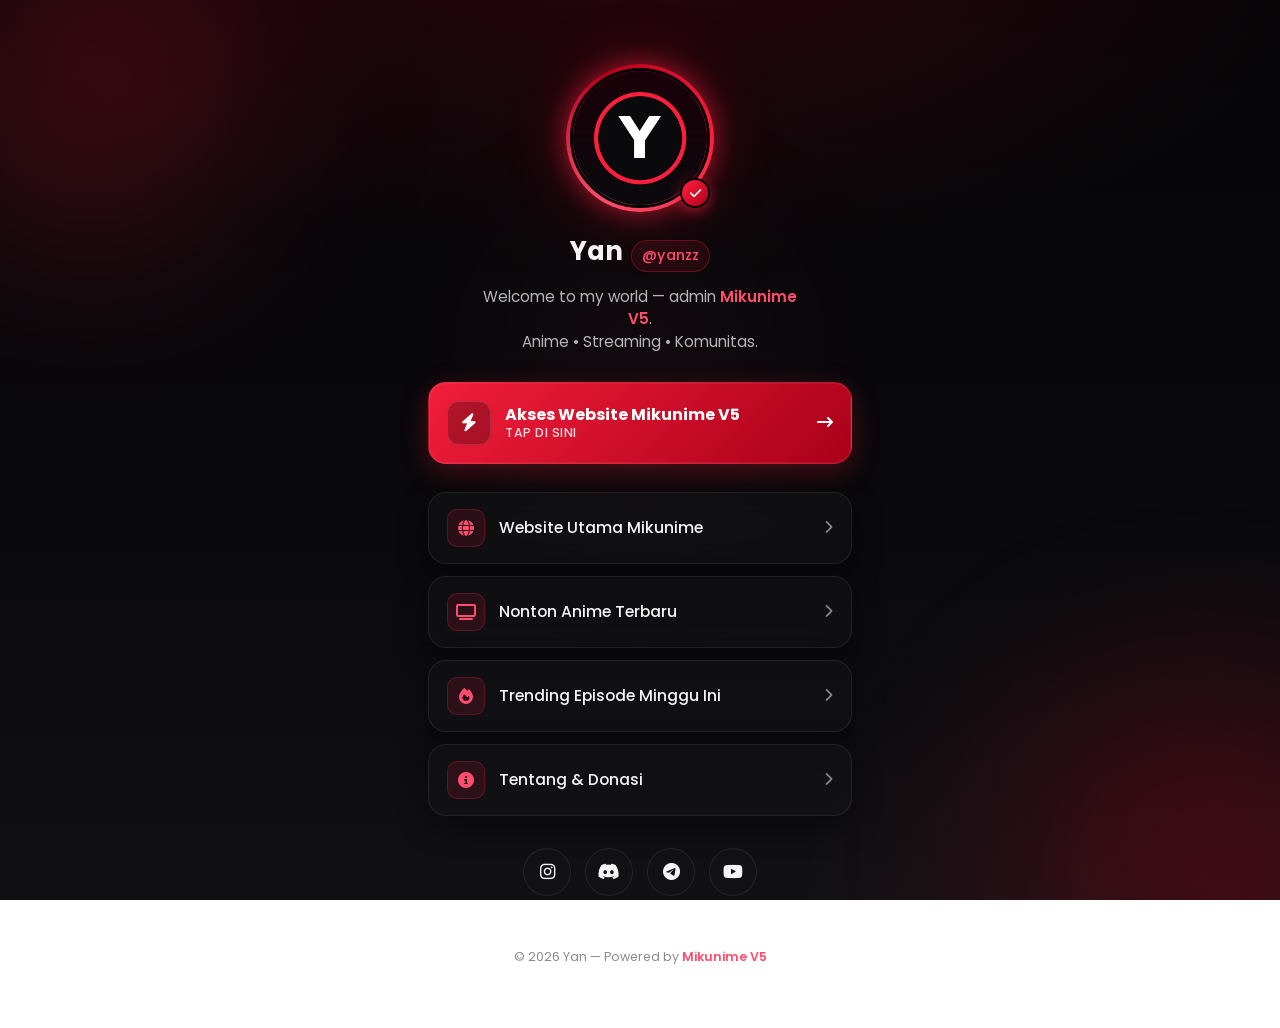
==== index.html @ 8a5193f9 "feat: initial Mikunime V5 bio link site (#1) - HTML5 semantik + meta SEO + OG tags - Dark mode deep " ====
<!DOCTYPE html>
<html lang="id">
<head>
    <meta charset="UTF-8" />
    <meta http-equiv="X-UA-Compatible" content="IE=edge" />
    <meta name="viewport" content="width=device-width, initial-scale=1.0, viewport-fit=cover" />

    <!-- Primary Meta Tags / SEO -->
    <title>Yan • Bio Link | Mikunime V5</title>
    <meta name="title" content="Yan • Bio Link | Mikunime V5" />
    <meta name="description" content="Bio Link resmi Yan — semua link sosial media, website, dan akses cepat ke Mikunime V5 dalam satu halaman. Tema dark mode dengan aksen merah neon." />
    <meta name="keywords" content="bio link, link in bio, mikunime, mikunime v5, anime, link tree, yan, biolink dark mode" />
    <meta name="author" content="Yan" />
    <meta name="theme-color" content="#0a0a0a" />
    <meta name="robots" content="index, follow" />

    <!-- Open Graph / Facebook -->
    <meta property="og:type" content="website" />
    <meta property="og:url" content="https://mikunime.eu.cc/" />
    <meta property="og:title" content="Yan • Bio Link | Mikunime V5" />
    <meta property="og:description" content="Semua link Yan dalam satu halaman. Akses cepat ke website Mikunime V5." />
    <meta property="og:image" content="assets/profile.jpg" />

    <!-- Twitter -->
    <meta name="twitter:card" content="summary_large_image" />
    <meta name="twitter:title" content="Yan • Bio Link | Mikunime V5" />
    <meta name="twitter:description" content="Semua link Yan dalam satu halaman. Akses cepat ke website Mikunime V5." />
    <meta name="twitter:image" content="assets/profile.jpg" />

    <!-- Favicon -->
    <link rel="icon" type="image/svg+xml" href="assets/favicon.svg" />

    <!-- Google Fonts: Poppins -->
    <link rel="preconnect" href="https://fonts.googleapis.com" />
    <link rel="preconnect" href="https://fonts.gstatic.com" crossorigin />
    <link href="https://fonts.googleapis.com/css2?family=Poppins:wght@300;400;500;600;700;800&display=swap" rel="stylesheet" />

    <!-- FontAwesome -->
    <link rel="stylesheet" href="https://cdnjs.cloudflare.com/ajax/libs/font-awesome/6.5.2/css/all.min.css" referrerpolicy="no-referrer" />

    <!-- Stylesheet -->
    <link rel="stylesheet" href="style.css" />
</head>
<body>
    <!-- Animated background blobs -->
    <div class="bg-glow" aria-hidden="true">
        <span class="blob blob--one"></span>
        <span class="blob blob--two"></span>
        <span class="blob blob--three"></span>
    </div>

    <main class="container" id="biolink">
        <!-- Header / Profile -->
        <header class="profile" aria-label="Profil pengguna">
            <div class="profile__avatar-ring">
                <div class="profile__avatar">
                    <img src="assets/profile.jpg" alt="Foto profil Yan" loading="eager" decoding="async" />
                </div>
                <span class="profile__verified" title="Verified">
                    <i class="fa-solid fa-check"></i>
                </span>
            </div>
            <h1 class="profile__name">Yan <span class="profile__handle">@yanzz</span></h1>
            <p class="profile__bio">Welcome to my world — admin <strong>Mikunime V5</strong>.<br />Anime • Streaming • Komunitas.</p>
        </header>

        <!-- Featured Section -->
        <section class="featured" aria-labelledby="featured-title">
            <h2 id="featured-title" class="visually-hidden">Featured Link</h2>
            <a href="https://mikunime.eu.cc" target="_blank" rel="noopener" class="featured__btn">
                <span class="featured__icon">
                    <i class="fa-solid fa-bolt"></i>
                </span>
                <span class="featured__text">
                    <span class="featured__title">Akses Website Mikunime V5</span>
                    <span class="featured__sub">Tap di Sini</span>
                </span>
                <span class="featured__arrow">
                    <i class="fa-solid fa-arrow-right-long"></i>
                </span>
            </a>
        </section>

        <!-- Main Links -->
        <nav class="links" aria-label="Daftar link utama">
            <ul class="links__list">
                <li>
                    <a href="https://mikunime.eu.cc" class="link-btn" target="_blank" rel="noopener">
                        <i class="fa-solid fa-globe link-btn__icon"></i>
                        <span class="link-btn__text">Website Utama Mikunime</span>
                        <i class="fa-solid fa-chevron-right link-btn__chev"></i>
                    </a>
                </li>
                <li>
                    <a href="#" class="link-btn" target="_blank" rel="noopener">
                        <i class="fa-solid fa-tv link-btn__icon"></i>
                        <span class="link-btn__text">Nonton Anime Terbaru</span>
                        <i class="fa-solid fa-chevron-right link-btn__chev"></i>
                    </a>
                </li>
                <li>
                    <a href="#" class="link-btn" target="_blank" rel="noopener">
                        <i class="fa-solid fa-fire link-btn__icon"></i>
                        <span class="link-btn__text">Trending Episode Minggu Ini</span>
                        <i class="fa-solid fa-chevron-right link-btn__chev"></i>
                    </a>
                </li>
                <li>
                    <a href="#" class="link-btn" target="_blank" rel="noopener">
                        <i class="fa-solid fa-circle-info link-btn__icon"></i>
                        <span class="link-btn__text">Tentang &amp; Donasi</span>
                        <i class="fa-solid fa-chevron-right link-btn__chev"></i>
                    </a>
                </li>
            </ul>
        </nav>

        <!-- Social Icons -->
        <section class="socials" aria-label="Sosial media">
            <h2 class="visually-hidden">Sosial Media</h2>
            <a href="https://instagram.com/" class="social" target="_blank" rel="noopener" aria-label="Instagram">
                <i class="fa-brands fa-instagram"></i>
            </a>
            <a href="https://discord.com/" class="social" target="_blank" rel="noopener" aria-label="Discord">
                <i class="fa-brands fa-discord"></i>
            </a>
            <a href="https://t.me/" class="social" target="_blank" rel="noopener" aria-label="Telegram">
                <i class="fa-brands fa-telegram"></i>
            </a>
            <a href="https://youtube.com/" class="social" target="_blank" rel="noopener" aria-label="YouTube">
                <i class="fa-brands fa-youtube"></i>
            </a>
        </section>

        <footer class="footer">
            <p>&copy; <span id="year"></span> Yan — Powered by <a href="https://mikunime.eu.cc" target="_blank" rel="noopener">Mikunime V5</a></p>
        </footer>
    </main>

    <script src="script.js" defer></script>
</body>
</html>
---- style.css ----
/* =========================================
   Mikunime V5 — Bio Link
   Dark Mode + Vibrant Red + Glassmorphism
   ========================================= */

:root {
    --bg-0: #050507;
    --bg-1: #0a0a0d;
    --bg-2: #111114;
    --surface: rgba(20, 20, 25, 0.55);
    --surface-strong: rgba(28, 28, 35, 0.75);
    --border: rgba(255, 255, 255, 0.08);
    --border-strong: rgba(255, 60, 60, 0.35);

    --red-500: #ff1f3d;
    --red-600: #e60026;
    --red-400: #ff4d6d;
    --red-300: #ff7a8a;
    --red-glow: 0 0 24px rgba(255, 31, 61, 0.55), 0 0 64px rgba(255, 31, 61, 0.25);

    --text: #f5f5f7;
    --text-dim: #b5b5bd;
    --text-mute: #8a8a92;

    --radius-sm: 12px;
    --radius-md: 18px;
    --radius-lg: 24px;
    --radius-pill: 999px;

    --shadow-soft: 0 10px 30px rgba(0, 0, 0, 0.45);
    --shadow-glow: 0 8px 28px rgba(255, 31, 61, 0.25);

    --transition: 220ms cubic-bezier(0.2, 0.7, 0.2, 1);
}

/* ----- Reset ----- */
*,
*::before,
*::after {
    box-sizing: border-box;
}

html,
body {
    margin: 0;
    padding: 0;
}

html {
    -webkit-text-size-adjust: 100%;
    scroll-behavior: smooth;
}

body {
    min-height: 100svh;
    font-family: "Poppins", system-ui, -apple-system, "Segoe UI", Roboto, sans-serif;
    color: var(--text);
    background:
        radial-gradient(1200px 600px at 50% -10%, rgba(230, 0, 38, 0.18), transparent 60%),
        radial-gradient(800px 600px at 100% 100%, rgba(230, 0, 38, 0.12), transparent 60%),
        linear-gradient(180deg, var(--bg-0) 0%, var(--bg-1) 60%, var(--bg-2) 100%);
    background-attachment: fixed;
    line-height: 1.5;
    overflow-x: hidden;
    -webkit-font-smoothing: antialiased;
    text-rendering: optimizeLegibility;
}

a {
    color: inherit;
    text-decoration: none;
}

img {
    display: block;
    max-width: 100%;
    height: auto;
}

ul {
    list-style: none;
    margin: 0;
    padding: 0;
}

.visually-hidden {
    position: absolute !important;
    width: 1px;
    height: 1px;
    padding: 0;
    margin: -1px;
    overflow: hidden;
    clip: rect(0, 0, 0, 0);
    white-space: nowrap;
    border: 0;
}

/* ----- Background animated blobs ----- */
.bg-glow {
    position: fixed;
    inset: 0;
    z-index: -1;
    overflow: hidden;
    pointer-events: none;
}

.blob {
    position: absolute;
    width: 420px;
    height: 420px;
    border-radius: 50%;
    filter: blur(110px);
    opacity: 0.55;
    animation: floatY 14s ease-in-out infinite;
}

.blob--one {
    top: -120px;
    left: -120px;
    background: radial-gradient(circle, #ff1f3d, transparent 60%);
}

.blob--two {
    bottom: -160px;
    right: -120px;
    background: radial-gradient(circle, #b3001b, transparent 60%);
    animation-delay: -5s;
}

.blob--three {
    top: 40%;
    left: 50%;
    width: 320px;
    height: 320px;
    transform: translate(-50%, -50%);
    background: radial-gradient(circle, rgba(255, 77, 109, 0.5), transparent 60%);
    animation-delay: -9s;
    opacity: 0.35;
}

@keyframes floatY {
    0%, 100% { transform: translate3d(0, 0, 0) scale(1); }
    50%      { transform: translate3d(0, -30px, 0) scale(1.05); }
}

/* ----- Container ----- */
.container {
    width: 100%;
    max-width: 480px;
    margin: 0 auto;
    padding: clamp(24px, 6vw, 48px) clamp(16px, 5vw, 28px) 48px;
    display: flex;
    flex-direction: column;
    gap: clamp(20px, 4vw, 28px);

    /* fade-in initial state (JS removes .preload) */
    opacity: 0;
    transform: translateY(14px);
    transition: opacity 700ms ease, transform 700ms ease;
}

.container.is-visible {
    opacity: 1;
    transform: translateY(0);
}

/* ----- Profile / Header ----- */
.profile {
    text-align: center;
    display: flex;
    flex-direction: column;
    align-items: center;
    gap: 14px;
}

.profile__avatar-ring {
    position: relative;
    width: 132px;
    height: 132px;
    border-radius: 50%;
    padding: 4px;
    background: conic-gradient(
        from 90deg,
        #ff1f3d,
        #ff4d6d,
        #b3001b,
        #ff1f3d
    );
    box-shadow: var(--red-glow);
    animation: spinRing 8s linear infinite;
}

@keyframes spinRing {
    to { transform: rotate(360deg); }
}

.profile__avatar {
    width: 100%;
    height: 100%;
    border-radius: 50%;
    overflow: hidden;
    background: #111;
    border: 3px solid var(--bg-0);
    /* counter-rotate so image stays still while ring spins */
    animation: spinRing 8s linear infinite reverse;
}

.profile__avatar img {
    width: 100%;
    height: 100%;
    object-fit: cover;
}

.profile__verified {
    position: absolute;
    right: 4px;
    bottom: 4px;
    width: 30px;
    height: 30px;
    background: linear-gradient(135deg, #ff1f3d, #b3001b);
    color: #fff;
    border-radius: 50%;
    display: grid;
    place-items: center;
    font-size: 13px;
    box-shadow: 0 4px 14px rgba(255, 31, 61, 0.55);
    border: 2px solid var(--bg-0);
}

.profile__name {
    margin: 6px 0 0;
    font-size: clamp(1.25rem, 2.5vw + 1rem, 1.6rem);
    font-weight: 700;
    letter-spacing: 0.2px;
    display: inline-flex;
    align-items: baseline;
    gap: 8px;
    flex-wrap: wrap;
    justify-content: center;
}

.profile__handle {
    font-size: 0.9rem;
    font-weight: 500;
    color: var(--red-400);
    background: rgba(255, 31, 61, 0.1);
    padding: 4px 10px;
    border-radius: var(--radius-pill);
    border: 1px solid rgba(255, 31, 61, 0.3);
}

.profile__bio {
    margin: 0;
    color: var(--text-dim);
    font-size: 0.95rem;
    max-width: 36ch;
}

.profile__bio strong {
    color: var(--red-400);
    font-weight: 600;
}

/* ----- Featured Button ----- */
.featured__btn {
    display: flex;
    align-items: center;
    gap: 14px;
    width: 100%;
    padding: 18px 18px;
    border-radius: var(--radius-md);
    background:
        linear-gradient(135deg, rgba(255, 31, 61, 0.95), rgba(179, 0, 27, 0.95));
    color: #fff;
    font-weight: 600;
    box-shadow: var(--shadow-glow), 0 0 0 1px rgba(255, 255, 255, 0.06) inset;
    border: 1px solid rgba(255, 255, 255, 0.08);
    position: relative;
    overflow: hidden;
    transition: transform var(--transition), box-shadow var(--transition), filter var(--transition);
}

.featured__btn::before {
    content: "";
    position: absolute;
    inset: 0;
    background: linear-gradient(120deg, transparent 30%, rgba(255, 255, 255, 0.18) 50%, transparent 70%);
    transform: translateX(-100%);
    transition: transform 800ms ease;
}

.featured__btn:hover,
.featured__btn:focus-visible {
    transform: translateY(-2px) scale(1.01);
    box-shadow: 0 12px 36px rgba(255, 31, 61, 0.45), 0 0 0 1px rgba(255, 255, 255, 0.1) inset;
    filter: brightness(1.05);
    outline: none;
}

.featured__btn:hover::before,
.featured__btn:focus-visible::before {
    transform: translateX(100%);
}

.featured__icon {
    width: 44px;
    height: 44px;
    flex-shrink: 0;
    display: grid;
    place-items: center;
    background: rgba(0, 0, 0, 0.25);
    border-radius: 12px;
    font-size: 18px;
    border: 1px solid rgba(255, 255, 255, 0.12);
}

.featured__text {
    flex: 1;
    display: flex;
    flex-direction: column;
    line-height: 1.25;
}

.featured__title {
    font-size: 1rem;
    font-weight: 700;
}

.featured__sub {
    font-size: 0.78rem;
    color: rgba(255, 255, 255, 0.85);
    font-weight: 500;
    letter-spacing: 0.5px;
    text-transform: uppercase;
}

.featured__arrow {
    font-size: 1rem;
    transition: transform var(--transition);
}

.featured__btn:hover .featured__arrow {
    transform: translateX(4px);
}

/* ----- Main Links (Glassmorphism buttons) ----- */
.links__list {
    display: flex;
    flex-direction: column;
    gap: 12px;
}

.link-btn {
    display: flex;
    align-items: center;
    gap: 14px;
    width: 100%;
    padding: 16px 18px;
    border-radius: var(--radius-md);
    background: var(--surface);
    backdrop-filter: blur(14px) saturate(140%);
    -webkit-backdrop-filter: blur(14px) saturate(140%);
    border: 1px solid var(--border);
    color: var(--text);
    font-weight: 500;
    font-size: 0.98rem;
    box-shadow: var(--shadow-soft);
    transition:
        transform var(--transition),
        background var(--transition),
        border-color var(--transition),
        box-shadow var(--transition),
        color var(--transition);
}

.link-btn__icon {
    width: 38px;
    height: 38px;
    display: grid;
    place-items: center;
    border-radius: 10px;
    background: rgba(255, 31, 61, 0.12);
    color: var(--red-400);
    font-size: 16px;
    border: 1px solid rgba(255, 31, 61, 0.25);
    transition: all var(--transition);
}

.link-btn__text {
    flex: 1;
    text-align: left;
}

.link-btn__chev {
    color: var(--text-mute);
    font-size: 0.85rem;
    transition: transform var(--transition), color var(--transition);
}

.link-btn:hover,
.link-btn:focus-visible {
    transform: translateY(-2px) scale(1.015);
    background: rgba(255, 31, 61, 0.08);
    border-color: var(--border-strong);
    box-shadow: 0 14px 30px rgba(0, 0, 0, 0.45), 0 0 0 1px rgba(255, 31, 61, 0.25) inset, 0 0 18px rgba(255, 31, 61, 0.25);
    outline: none;
}

.link-btn:hover .link-btn__icon,
.link-btn:focus-visible .link-btn__icon {
    background: linear-gradient(135deg, #ff1f3d, #b3001b);
    color: #fff;
    border-color: transparent;
    box-shadow: 0 4px 14px rgba(255, 31, 61, 0.5);
}

.link-btn:hover .link-btn__chev,
.link-btn:focus-visible .link-btn__chev {
    color: var(--red-400);
    transform: translateX(4px);
}

.link-btn:active {
    transform: translateY(0) scale(0.99);
}

/* ----- Socials ----- */
.socials {
    display: flex;
    justify-content: center;
    gap: 14px;
    margin-top: 4px;
    flex-wrap: wrap;
}

.social {
    width: 48px;
    height: 48px;
    display: grid;
    place-items: center;
    border-radius: 50%;
    background: var(--surface);
    backdrop-filter: blur(12px);
    -webkit-backdrop-filter: blur(12px);
    border: 1px solid var(--border);
    color: var(--text);
    font-size: 1.1rem;
    transition:
        transform var(--transition),
        background var(--transition),
        color var(--transition),
        box-shadow var(--transition),
        border-color var(--transition);
}

.social:hover,
.social:focus-visible {
    transform: translateY(-3px) scale(1.08);
    background: linear-gradient(135deg, #ff1f3d, #b3001b);
    color: #fff;
    border-color: transparent;
    box-shadow: 0 8px 22px rgba(255, 31, 61, 0.45);
    outline: none;
}

/* ----- Footer ----- */
.footer {
    text-align: center;
    color: var(--text-mute);
    font-size: 0.78rem;
    margin-top: 12px;
}

.footer a {
    color: var(--red-400);
    font-weight: 600;
}

.footer a:hover {
    text-decoration: underline;
}

/* ----- Stagger animations (applied by JS) ----- */
.fade-up {
    opacity: 0;
    transform: translateY(12px);
    transition: opacity 600ms ease, transform 600ms ease;
}

.fade-up.is-in {
    opacity: 1;
    transform: translateY(0);
}

/* ----- Reduced motion ----- */
@media (prefers-reduced-motion: reduce) {
    *,
    *::before,
    *::after {
        animation-duration: 0.001ms !important;
        animation-iteration-count: 1 !important;
        transition-duration: 0.001ms !important;
    }
}

/* ----- Larger screens (still keeps mobile-first feel) ----- */
@media (min-width: 640px) {
    .container {
        padding-top: 64px;
    }
    .profile__avatar-ring {
        width: 148px;
        height: 148px;
    }
}
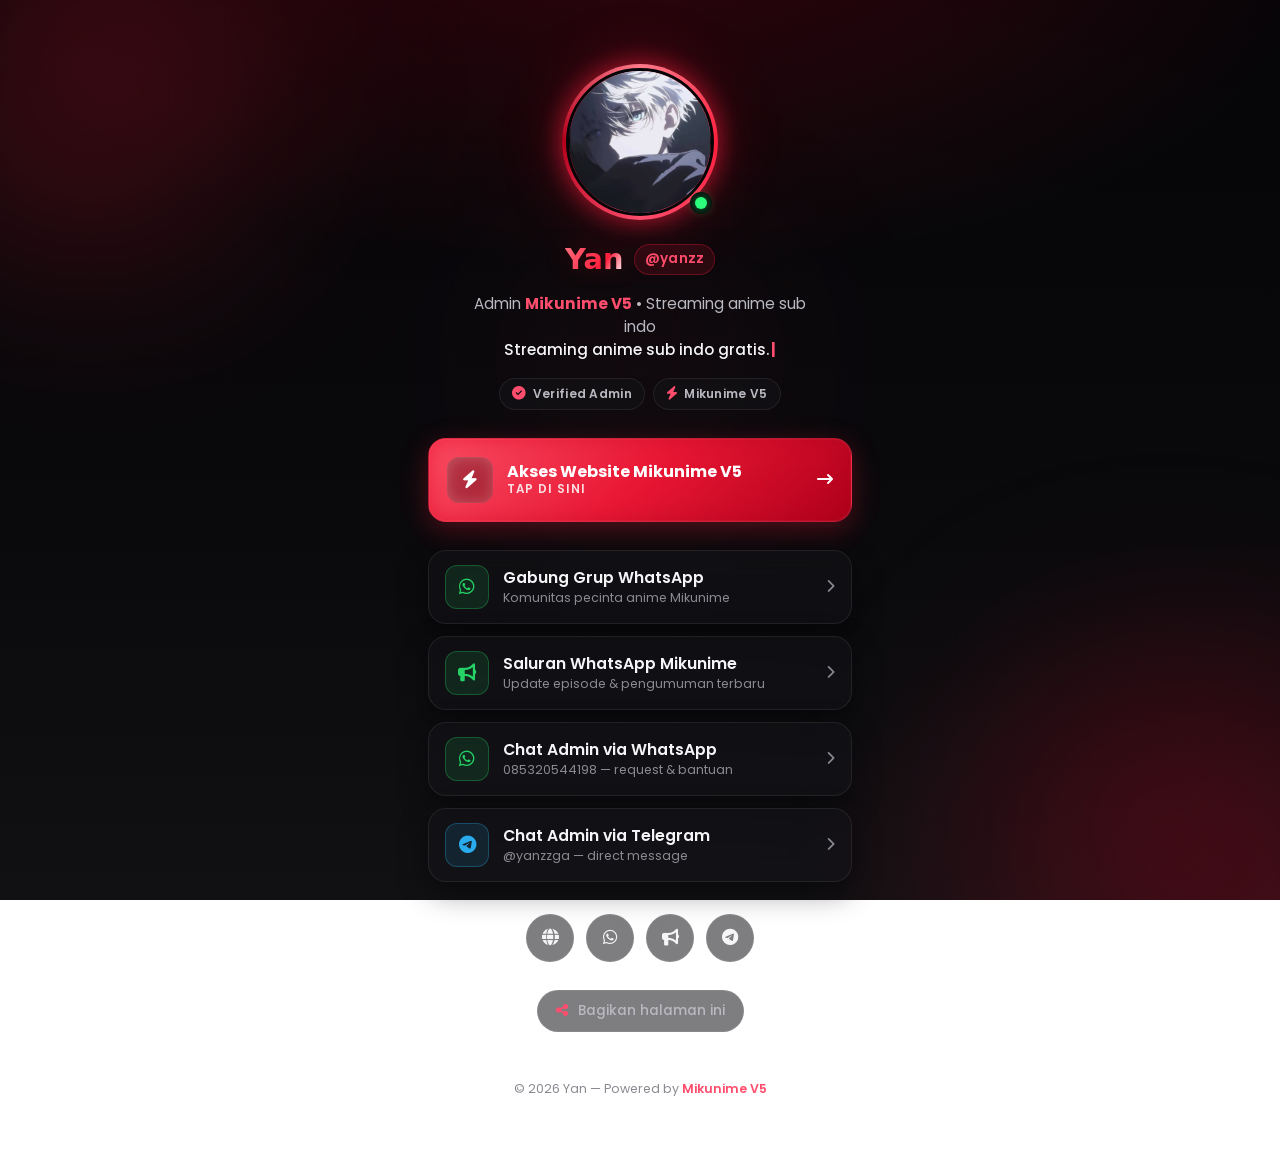
==== commit f2af307d: "feat: foto profil real, link asli, design upgrades (#2) - Foto profil real (anime avatar 768x768) - " ====
--- a/index.html
+++ b/index.html
@@ -6,29 +6,31 @@
     <meta name="viewport" content="width=device-width, initial-scale=1.0, viewport-fit=cover" />
 
     <!-- Primary Meta Tags / SEO -->
-    <title>Yan • Bio Link | Mikunime V5</title>
-    <meta name="title" content="Yan • Bio Link | Mikunime V5" />
-    <meta name="description" content="Bio Link resmi Yan — semua link sosial media, website, dan akses cepat ke Mikunime V5 dalam satu halaman. Tema dark mode dengan aksen merah neon." />
-    <meta name="keywords" content="bio link, link in bio, mikunime, mikunime v5, anime, link tree, yan, biolink dark mode" />
+    <title>Yan • Bio Link | Mikunime V5 — Streaming Anime Sub Indo</title>
+    <meta name="title" content="Yan • Bio Link | Mikunime V5 — Streaming Anime Sub Indo" />
+    <meta name="description" content="Bio Link resmi Yan, admin Mikunime V5. Akses cepat website Mikunime V5, grup WhatsApp komunitas anime, saluran WhatsApp update episode, dan kontak admin." />
+    <meta name="keywords" content="mikunime, mikunime v5, bio link, link in bio, yan, yanzz, streaming anime, anime sub indo, grup whatsapp anime, saluran whatsapp anime" />
     <meta name="author" content="Yan" />
     <meta name="theme-color" content="#0a0a0a" />
     <meta name="robots" content="index, follow" />
+    <link rel="canonical" href="https://yanzz65.github.io/mikunime-biolink/" />
 
     <!-- Open Graph / Facebook -->
     <meta property="og:type" content="website" />
-    <meta property="og:url" content="https://mikunime.eu.cc/" />
+    <meta property="og:url" content="https://yanzz65.github.io/mikunime-biolink/" />
     <meta property="og:title" content="Yan • Bio Link | Mikunime V5" />
-    <meta property="og:description" content="Semua link Yan dalam satu halaman. Akses cepat ke website Mikunime V5." />
+    <meta property="og:description" content="Akses cepat website Mikunime V5, grup &amp; saluran WhatsApp komunitas anime, dan kontak admin." />
     <meta property="og:image" content="assets/profile.jpg" />
 
     <!-- Twitter -->
     <meta name="twitter:card" content="summary_large_image" />
     <meta name="twitter:title" content="Yan • Bio Link | Mikunime V5" />
-    <meta name="twitter:description" content="Semua link Yan dalam satu halaman. Akses cepat ke website Mikunime V5." />
+    <meta name="twitter:description" content="Akses cepat website Mikunime V5, grup &amp; saluran WhatsApp komunitas anime, dan kontak admin." />
     <meta name="twitter:image" content="assets/profile.jpg" />
 
     <!-- Favicon -->
     <link rel="icon" type="image/svg+xml" href="assets/favicon.svg" />
+    <link rel="apple-touch-icon" href="assets/profile.jpg" />
 
     <!-- Google Fonts: Poppins -->
     <link rel="preconnect" href="https://fonts.googleapis.com" />
@@ -40,13 +42,37 @@
 
     <!-- Stylesheet -->
     <link rel="stylesheet" href="style.css" />
+
+    <!-- JSON-LD: Person -->
+    <script type="application/ld+json">
+    {
+      "@context": "https://schema.org",
+      "@type": "Person",
+      "name": "Yan",
+      "alternateName": "yanzz",
+      "jobTitle": "Admin Mikunime V5",
+      "url": "https://mikunime.eu.cc",
+      "image": "assets/profile.jpg",
+      "sameAs": [
+        "https://chat.whatsapp.com/KSGYkPV4TPLKQ3u8evFwgF",
+        "https://whatsapp.com/channel/0029VbCQwRN1t90XMvgzU92q",
+        "https://t.me/yanzzga"
+      ]
+    }
+    </script>
 </head>
 <body>
-    <!-- Animated background blobs -->
+    <!-- Animated background blobs + particles -->
     <div class="bg-glow" aria-hidden="true">
         <span class="blob blob--one"></span>
         <span class="blob blob--two"></span>
         <span class="blob blob--three"></span>
+        <div class="particles">
+            <span></span><span></span><span></span><span></span><span></span>
+            <span></span><span></span><span></span><span></span><span></span>
+            <span></span><span></span><span></span><span></span><span></span>
+        </div>
+        <div class="grid-overlay"></div>
     </div>
 
     <main class="container" id="biolink">
@@ -54,14 +80,27 @@
         <header class="profile" aria-label="Profil pengguna">
             <div class="profile__avatar-ring">
                 <div class="profile__avatar">
-                    <img src="assets/profile.jpg" alt="Foto profil Yan" loading="eager" decoding="async" />
+                    <img src="assets/profile.jpg" alt="Foto profil Yan — admin Mikunime V5" loading="eager" decoding="async" />
                 </div>
-                <span class="profile__verified" title="Verified">
-                    <i class="fa-solid fa-check"></i>
+                <span class="profile__status" title="Online">
+                    <span class="profile__status-dot"></span>
                 </span>
             </div>
-            <h1 class="profile__name">Yan <span class="profile__handle">@yanzz</span></h1>
-            <p class="profile__bio">Welcome to my world — admin <strong>Mikunime V5</strong>.<br />Anime • Streaming • Komunitas.</p>
+
+            <h1 class="profile__name">
+                <span class="profile__name-text" data-text="Yan">Yan</span>
+                <span class="profile__handle">@yanzz</span>
+            </h1>
+
+            <p class="profile__bio">
+                Admin <strong>Mikunime V5</strong> • Streaming anime sub indo<br />
+                <span class="profile__bio-typed" id="typed"></span><span class="profile__caret" aria-hidden="true">|</span>
+            </p>
+
+            <div class="profile__badges" aria-hidden="true">
+                <span class="badge"><i class="fa-solid fa-circle-check"></i> Verified Admin</span>
+                <span class="badge"><i class="fa-solid fa-bolt"></i> Mikunime V5</span>
+            </div>
         </header>
 
         <!-- Featured Section -->
@@ -85,30 +124,42 @@
         <nav class="links" aria-label="Daftar link utama">
             <ul class="links__list">
                 <li>
-                    <a href="https://mikunime.eu.cc" class="link-btn" target="_blank" rel="noopener">
-                        <i class="fa-solid fa-globe link-btn__icon"></i>
-                        <span class="link-btn__text">Website Utama Mikunime</span>
-                        <i class="fa-solid fa-chevron-right link-btn__chev"></i>
-                    </a>
-                </li>
-                <li>
-                    <a href="#" class="link-btn" target="_blank" rel="noopener">
-                        <i class="fa-solid fa-tv link-btn__icon"></i>
-                        <span class="link-btn__text">Nonton Anime Terbaru</span>
-                        <i class="fa-solid fa-chevron-right link-btn__chev"></i>
-                    </a>
-                </li>
-                <li>
-                    <a href="#" class="link-btn" target="_blank" rel="noopener">
-                        <i class="fa-solid fa-fire link-btn__icon"></i>
-                        <span class="link-btn__text">Trending Episode Minggu Ini</span>
-                        <i class="fa-solid fa-chevron-right link-btn__chev"></i>
-                    </a>
-                </li>
-                <li>
-                    <a href="#" class="link-btn" target="_blank" rel="noopener">
-                        <i class="fa-solid fa-circle-info link-btn__icon"></i>
-                        <span class="link-btn__text">Tentang &amp; Donasi</span>
+                    <a href="https://chat.whatsapp.com/KSGYkPV4TPLKQ3u8evFwgF?mode=hqctcla" class="link-btn" target="_blank" rel="noopener">
+                        <span class="link-btn__icon link-btn__icon--wa"><i class="fa-brands fa-whatsapp"></i></span>
+                        <span class="link-btn__text">
+                            <span class="link-btn__title">Gabung Grup WhatsApp</span>
+                            <span class="link-btn__desc">Komunitas pecinta anime Mikunime</span>
+                        </span>
+                        <i class="fa-solid fa-chevron-right link-btn__chev"></i>
+                    </a>
+                </li>
+                <li>
+                    <a href="https://whatsapp.com/channel/0029VbCQwRN1t90XMvgzU92q" class="link-btn" target="_blank" rel="noopener">
+                        <span class="link-btn__icon link-btn__icon--wa"><i class="fa-solid fa-bullhorn"></i></span>
+                        <span class="link-btn__text">
+                            <span class="link-btn__title">Saluran WhatsApp Mikunime</span>
+                            <span class="link-btn__desc">Update episode &amp; pengumuman terbaru</span>
+                        </span>
+                        <i class="fa-solid fa-chevron-right link-btn__chev"></i>
+                    </a>
+                </li>
+                <li>
+                    <a href="https://wa.me/6285320544198" class="link-btn" target="_blank" rel="noopener">
+                        <span class="link-btn__icon link-btn__icon--wa"><i class="fa-brands fa-whatsapp"></i></span>
+                        <span class="link-btn__text">
+                            <span class="link-btn__title">Chat Admin via WhatsApp</span>
+                            <span class="link-btn__desc">085320544198 — request &amp; bantuan</span>
+                        </span>
+                        <i class="fa-solid fa-chevron-right link-btn__chev"></i>
+                    </a>
+                </li>
+                <li>
+                    <a href="https://t.me/yanzzga" class="link-btn" target="_blank" rel="noopener">
+                        <span class="link-btn__icon link-btn__icon--tg"><i class="fa-brands fa-telegram"></i></span>
+                        <span class="link-btn__text">
+                            <span class="link-btn__title">Chat Admin via Telegram</span>
+                            <span class="link-btn__desc">@yanzzga — direct message</span>
+                        </span>
                         <i class="fa-solid fa-chevron-right link-btn__chev"></i>
                     </a>
                 </li>
@@ -118,25 +169,34 @@
         <!-- Social Icons -->
         <section class="socials" aria-label="Sosial media">
             <h2 class="visually-hidden">Sosial Media</h2>
-            <a href="https://instagram.com/" class="social" target="_blank" rel="noopener" aria-label="Instagram">
-                <i class="fa-brands fa-instagram"></i>
-            </a>
-            <a href="https://discord.com/" class="social" target="_blank" rel="noopener" aria-label="Discord">
-                <i class="fa-brands fa-discord"></i>
-            </a>
-            <a href="https://t.me/" class="social" target="_blank" rel="noopener" aria-label="Telegram">
+            <a href="https://mikunime.eu.cc" class="social" target="_blank" rel="noopener" aria-label="Website Mikunime V5" title="Website Mikunime V5">
+                <i class="fa-solid fa-globe"></i>
+            </a>
+            <a href="https://chat.whatsapp.com/KSGYkPV4TPLKQ3u8evFwgF?mode=hqctcla" class="social" target="_blank" rel="noopener" aria-label="Grup WhatsApp" title="Grup WhatsApp">
+                <i class="fa-brands fa-whatsapp"></i>
+            </a>
+            <a href="https://whatsapp.com/channel/0029VbCQwRN1t90XMvgzU92q" class="social" target="_blank" rel="noopener" aria-label="Saluran WhatsApp" title="Saluran WhatsApp">
+                <i class="fa-solid fa-bullhorn"></i>
+            </a>
+            <a href="https://t.me/yanzzga" class="social" target="_blank" rel="noopener" aria-label="Telegram" title="Telegram @yanzzga">
                 <i class="fa-brands fa-telegram"></i>
             </a>
-            <a href="https://youtube.com/" class="social" target="_blank" rel="noopener" aria-label="YouTube">
-                <i class="fa-brands fa-youtube"></i>
-            </a>
         </section>
+
+        <!-- Quick action: Share -->
+        <button type="button" id="shareBtn" class="share-btn" aria-label="Bagikan halaman ini">
+            <i class="fa-solid fa-share-nodes"></i>
+            <span>Bagikan halaman ini</span>
+        </button>
 
         <footer class="footer">
             <p>&copy; <span id="year"></span> Yan — Powered by <a href="https://mikunime.eu.cc" target="_blank" rel="noopener">Mikunime V5</a></p>
         </footer>
     </main>
 
+    <!-- Toast -->
+    <div class="toast" id="toast" role="status" aria-live="polite"></div>
+
     <script src="script.js" defer></script>
 </body>
 </html>
--- a/style.css
+++ b/style.css
@@ -1,6 +1,6 @@
 /* =========================================
-   Mikunime V5 — Bio Link
-   Dark Mode + Vibrant Red + Glassmorphism
+   Mikunime V5 — Bio Link  (v2)
+   Dark + Vibrant Red + Glassmorphism + FX
    ========================================= */
 
 :root {
@@ -8,18 +8,22 @@
     --bg-1: #0a0a0d;
     --bg-2: #111114;
     --surface: rgba(20, 20, 25, 0.55);
-    --surface-strong: rgba(28, 28, 35, 0.75);
+    --surface-strong: rgba(28, 28, 35, 0.78);
     --border: rgba(255, 255, 255, 0.08);
-    --border-strong: rgba(255, 60, 60, 0.35);
+    --border-strong: rgba(255, 60, 60, 0.4);
 
     --red-500: #ff1f3d;
     --red-600: #e60026;
+    --red-700: #b3001b;
     --red-400: #ff4d6d;
     --red-300: #ff7a8a;
     --red-glow: 0 0 24px rgba(255, 31, 61, 0.55), 0 0 64px rgba(255, 31, 61, 0.25);
 
+    --wa-green: #25d366;
+    --tg-blue: #2aabee;
+
     --text: #f5f5f7;
-    --text-dim: #b5b5bd;
+    --text-dim: #b9b9c1;
     --text-mute: #8a8a92;
 
     --radius-sm: 12px;
@@ -28,36 +32,25 @@
     --radius-pill: 999px;
 
     --shadow-soft: 0 10px 30px rgba(0, 0, 0, 0.45);
-    --shadow-glow: 0 8px 28px rgba(255, 31, 61, 0.25);
+    --shadow-glow: 0 8px 28px rgba(255, 31, 61, 0.28);
 
     --transition: 220ms cubic-bezier(0.2, 0.7, 0.2, 1);
 }
 
 /* ----- Reset ----- */
-*,
-*::before,
-*::after {
-    box-sizing: border-box;
-}
-
-html,
-body {
-    margin: 0;
-    padding: 0;
-}
-
+*, *::before, *::after { box-sizing: border-box; }
+html, body { margin: 0; padding: 0; }
 html {
     -webkit-text-size-adjust: 100%;
     scroll-behavior: smooth;
 }
-
 body {
     min-height: 100svh;
     font-family: "Poppins", system-ui, -apple-system, "Segoe UI", Roboto, sans-serif;
     color: var(--text);
     background:
-        radial-gradient(1200px 600px at 50% -10%, rgba(230, 0, 38, 0.18), transparent 60%),
-        radial-gradient(800px 600px at 100% 100%, rgba(230, 0, 38, 0.12), transparent 60%),
+        radial-gradient(1200px 600px at 50% -10%, rgba(230, 0, 38, 0.20), transparent 60%),
+        radial-gradient(800px 600px at 100% 100%, rgba(230, 0, 38, 0.14), transparent 60%),
         linear-gradient(180deg, var(--bg-0) 0%, var(--bg-1) 60%, var(--bg-2) 100%);
     background-attachment: fixed;
     line-height: 1.5;
@@ -65,37 +58,22 @@
     -webkit-font-smoothing: antialiased;
     text-rendering: optimizeLegibility;
 }
-
-a {
-    color: inherit;
-    text-decoration: none;
-}
-
-img {
-    display: block;
-    max-width: 100%;
-    height: auto;
-}
-
-ul {
-    list-style: none;
-    margin: 0;
-    padding: 0;
-}
+a { color: inherit; text-decoration: none; }
+img { display: block; max-width: 100%; height: auto; }
+ul { list-style: none; margin: 0; padding: 0; }
+button { font: inherit; }
 
 .visually-hidden {
     position: absolute !important;
-    width: 1px;
-    height: 1px;
-    padding: 0;
-    margin: -1px;
+    width: 1px; height: 1px;
+    padding: 0; margin: -1px;
     overflow: hidden;
     clip: rect(0, 0, 0, 0);
     white-space: nowrap;
     border: 0;
 }
 
-/* ----- Background animated blobs ----- */
+/* ----- Background FX ----- */
 .bg-glow {
     position: fixed;
     inset: 0;
@@ -103,44 +81,67 @@
     overflow: hidden;
     pointer-events: none;
 }
-
 .blob {
     position: absolute;
-    width: 420px;
-    height: 420px;
-    border-radius: 50%;
-    filter: blur(110px);
+    width: 460px; height: 460px;
+    border-radius: 50%;
+    filter: blur(120px);
     opacity: 0.55;
     animation: floatY 14s ease-in-out infinite;
 }
-
-.blob--one {
-    top: -120px;
-    left: -120px;
-    background: radial-gradient(circle, #ff1f3d, transparent 60%);
-}
-
-.blob--two {
-    bottom: -160px;
-    right: -120px;
-    background: radial-gradient(circle, #b3001b, transparent 60%);
-    animation-delay: -5s;
-}
-
-.blob--three {
-    top: 40%;
-    left: 50%;
-    width: 320px;
-    height: 320px;
+.blob--one  { top: -140px; left: -140px; background: radial-gradient(circle, #ff1f3d, transparent 60%); }
+.blob--two  { bottom: -160px; right: -120px; background: radial-gradient(circle, #b3001b, transparent 60%); animation-delay: -5s; }
+.blob--three{
+    top: 40%; left: 50%; width: 340px; height: 340px;
     transform: translate(-50%, -50%);
     background: radial-gradient(circle, rgba(255, 77, 109, 0.5), transparent 60%);
-    animation-delay: -9s;
+    animation-delay: -9s; opacity: 0.35;
+}
+@keyframes floatY {
+    0%,100% { transform: translate3d(0,0,0) scale(1); }
+    50%     { transform: translate3d(0,-30px,0) scale(1.05); }
+}
+
+.grid-overlay {
+    position: absolute; inset: 0;
+    background-image:
+        linear-gradient(rgba(255,31,61,0.05) 1px, transparent 1px),
+        linear-gradient(90deg, rgba(255,31,61,0.05) 1px, transparent 1px);
+    background-size: 56px 56px;
+    mask-image: radial-gradient(ellipse at 50% 30%, #000 0%, transparent 70%);
+    -webkit-mask-image: radial-gradient(ellipse at 50% 30%, #000 0%, transparent 70%);
     opacity: 0.35;
 }
 
-@keyframes floatY {
-    0%, 100% { transform: translate3d(0, 0, 0) scale(1); }
-    50%      { transform: translate3d(0, -30px, 0) scale(1.05); }
+.particles { position: absolute; inset: 0; }
+.particles span {
+    position: absolute; bottom: -20px;
+    width: 6px; height: 6px;
+    background: radial-gradient(circle, #ff4d6d, transparent 70%);
+    border-radius: 50%;
+    opacity: 0;
+    animation: rise 14s linear infinite;
+}
+.particles span:nth-child(1)  { left:5%;  width:5px; height:5px; animation-delay:0s;  animation-duration:16s; }
+.particles span:nth-child(2)  { left:12%; width:8px; height:8px; animation-delay:2s;  animation-duration:18s; }
+.particles span:nth-child(3)  { left:22%; width:4px; height:4px; animation-delay:4s;  animation-duration:14s; }
+.particles span:nth-child(4)  { left:32%; width:6px; height:6px; animation-delay:1s;  animation-duration:20s; }
+.particles span:nth-child(5)  { left:41%; width:9px; height:9px; animation-delay:6s;  animation-duration:22s; }
+.particles span:nth-child(6)  { left:50%; width:4px; height:4px; animation-delay:3s;  animation-duration:17s; }
+.particles span:nth-child(7)  { left:58%; width:7px; height:7px; animation-delay:5s;  animation-duration:19s; }
+.particles span:nth-child(8)  { left:66%; width:5px; height:5px; animation-delay:0.5s; animation-duration:21s; }
+.particles span:nth-child(9)  { left:73%; width:8px; height:8px; animation-delay:7s;  animation-duration:23s; }
+.particles span:nth-child(10) { left:81%; width:4px; height:4px; animation-delay:2.5s; animation-duration:15s; }
+.particles span:nth-child(11) { left:88%; width:6px; height:6px; animation-delay:4.5s; animation-duration:18s; }
+.particles span:nth-child(12) { left:95%; width:7px; height:7px; animation-delay:6.5s; animation-duration:20s; }
+.particles span:nth-child(13) { left:18%; width:5px; height:5px; animation-delay:8s;  animation-duration:24s; }
+.particles span:nth-child(14) { left:45%; width:6px; height:6px; animation-delay:9s;  animation-duration:26s; }
+.particles span:nth-child(15) { left:78%; width:4px; height:4px; animation-delay:10s; animation-duration:22s; }
+@keyframes rise {
+    0%   { transform: translateY(0)      scale(0.8); opacity: 0; }
+    8%   { opacity: 0.9; }
+    50%  { transform: translateY(-50vh)  scale(1.1); opacity: 0.6; }
+    100% { transform: translateY(-110vh) scale(0.6); opacity: 0; }
 }
 
 /* ----- Container ----- */
@@ -148,129 +149,184 @@
     width: 100%;
     max-width: 480px;
     margin: 0 auto;
-    padding: clamp(24px, 6vw, 48px) clamp(16px, 5vw, 28px) 48px;
+    padding: clamp(28px, 7vw, 56px) clamp(16px, 5vw, 28px) 56px;
     display: flex;
     flex-direction: column;
     gap: clamp(20px, 4vw, 28px);
 
-    /* fade-in initial state (JS removes .preload) */
     opacity: 0;
     transform: translateY(14px);
     transition: opacity 700ms ease, transform 700ms ease;
 }
-
 .container.is-visible {
     opacity: 1;
     transform: translateY(0);
 }
 
-/* ----- Profile / Header ----- */
+/* ----- Profile ----- */
 .profile {
     text-align: center;
     display: flex;
     flex-direction: column;
     align-items: center;
-    gap: 14px;
+    gap: 12px;
 }
 
 .profile__avatar-ring {
     position: relative;
-    width: 132px;
-    height: 132px;
+    width: 140px; height: 140px;
     border-radius: 50%;
     padding: 4px;
-    background: conic-gradient(
-        from 90deg,
-        #ff1f3d,
-        #ff4d6d,
-        #b3001b,
-        #ff1f3d
-    );
+    background: conic-gradient(from 90deg, #ff1f3d, #ff4d6d, #b3001b, #ff7a8a, #ff1f3d);
     box-shadow: var(--red-glow);
-    animation: spinRing 8s linear infinite;
-}
-
-@keyframes spinRing {
-    to { transform: rotate(360deg); }
+    animation: spinRing 9s linear infinite;
+}
+@keyframes spinRing { to { transform: rotate(360deg); } }
+
+.profile__avatar-ring::before {
+    content: "";
+    position: absolute; inset: -10px;
+    border-radius: 50%;
+    background: radial-gradient(circle, rgba(255, 31, 61, 0.55), transparent 65%);
+    filter: blur(18px);
+    z-index: -1;
+    animation: halo 3s ease-in-out infinite;
+}
+@keyframes halo {
+    0%,100% { opacity: 0.45; transform: scale(1); }
+    50%     { opacity: 0.85; transform: scale(1.08); }
 }
 
 .profile__avatar {
-    width: 100%;
-    height: 100%;
+    width: 100%; height: 100%;
     border-radius: 50%;
     overflow: hidden;
     background: #111;
     border: 3px solid var(--bg-0);
-    /* counter-rotate so image stays still while ring spins */
-    animation: spinRing 8s linear infinite reverse;
-}
-
+    animation: spinRing 9s linear infinite reverse;
+}
 .profile__avatar img {
-    width: 100%;
-    height: 100%;
+    width: 100%; height: 100%;
     object-fit: cover;
-}
-
-.profile__verified {
+    transition: transform 600ms ease, filter 600ms ease;
+}
+.profile__avatar-ring:hover .profile__avatar img {
+    transform: scale(1.06);
+    filter: saturate(1.15);
+}
+
+.profile__status {
     position: absolute;
-    right: 4px;
-    bottom: 4px;
-    width: 30px;
-    height: 30px;
-    background: linear-gradient(135deg, #ff1f3d, #b3001b);
-    color: #fff;
-    border-radius: 50%;
+    right: 6px; bottom: 6px;
+    width: 22px; height: 22px;
+    border-radius: 50%;
+    background: var(--bg-0);
+    border: 3px solid var(--bg-0);
     display: grid;
     place-items: center;
-    font-size: 13px;
-    box-shadow: 0 4px 14px rgba(255, 31, 61, 0.55);
-    border: 2px solid var(--bg-0);
+    z-index: 2;
+    animation: spinRing 9s linear infinite;
+}
+.profile__status-dot {
+    width: 12px; height: 12px;
+    background: #2bff7c;
+    border-radius: 50%;
+    box-shadow: 0 0 0 0 rgba(43,255,124,0.7), 0 0 12px rgba(43,255,124,0.7);
+    animation: pulseDot 1.8s ease-out infinite;
+}
+@keyframes pulseDot {
+    0%   { box-shadow: 0 0 0 0  rgba(43,255,124,0.65), 0 0 12px rgba(43,255,124,0.6); }
+    70%  { box-shadow: 0 0 0 10px rgba(43,255,124,0),    0 0 12px rgba(43,255,124,0.6); }
+    100% { box-shadow: 0 0 0 0  rgba(43,255,124,0),     0 0 12px rgba(43,255,124,0.6); }
 }
 
 .profile__name {
     margin: 6px 0 0;
-    font-size: clamp(1.25rem, 2.5vw + 1rem, 1.6rem);
-    font-weight: 700;
-    letter-spacing: 0.2px;
+    font-size: clamp(1.4rem, 2.5vw + 1rem, 1.8rem);
+    font-weight: 800;
+    letter-spacing: 0.3px;
     display: inline-flex;
-    align-items: baseline;
-    gap: 8px;
+    align-items: center;
+    gap: 10px;
     flex-wrap: wrap;
     justify-content: center;
 }
+.profile__name-text {
+    background: linear-gradient(120deg, #ff7a8a 0%, #ff1f3d 35%, #fff 50%, #ff1f3d 65%, #ff7a8a 100%);
+    background-size: 220% 100%;
+    -webkit-background-clip: text;
+    background-clip: text;
+    color: transparent;
+    animation: gradientShift 5s linear infinite;
+    text-shadow: 0 0 24px rgba(255, 31, 61, 0.25);
+}
+@keyframes gradientShift {
+    0%   { background-position: 0% 50%; }
+    100% { background-position: 200% 50%; }
+}
 
 .profile__handle {
-    font-size: 0.9rem;
-    font-weight: 500;
+    font-size: 0.85rem;
+    font-weight: 600;
     color: var(--red-400);
-    background: rgba(255, 31, 61, 0.1);
+    background: rgba(255, 31, 61, 0.12);
     padding: 4px 10px;
     border-radius: var(--radius-pill);
     border: 1px solid rgba(255, 31, 61, 0.3);
+    letter-spacing: 0.2px;
 }
 
 .profile__bio {
     margin: 0;
     color: var(--text-dim);
     font-size: 0.95rem;
-    max-width: 36ch;
-}
-
-.profile__bio strong {
+    max-width: 38ch;
+    min-height: 3em;
+}
+.profile__bio strong { color: var(--red-400); font-weight: 700; }
+.profile__bio-typed { color: var(--text); font-weight: 500; }
+.profile__caret {
+    display: inline-block;
     color: var(--red-400);
+    font-weight: 700;
+    margin-left: 2px;
+    animation: blink 1s steps(2) infinite;
+}
+@keyframes blink { 50% { opacity: 0; } }
+
+.profile__badges {
+    display: inline-flex;
+    gap: 8px;
+    flex-wrap: wrap;
+    justify-content: center;
+    margin-top: 4px;
+}
+.badge {
+    display: inline-flex;
+    align-items: center;
+    gap: 6px;
+    padding: 6px 12px;
+    border-radius: var(--radius-pill);
+    background: var(--surface);
+    border: 1px solid var(--border);
+    backdrop-filter: blur(10px);
+    -webkit-backdrop-filter: blur(10px);
+    font-size: 0.75rem;
     font-weight: 600;
-}
-
-/* ----- Featured Button ----- */
+    color: var(--text-dim);
+    letter-spacing: 0.3px;
+}
+.badge i { color: var(--red-400); font-size: 0.85rem; }
+
+/* ----- Featured ----- */
 .featured__btn {
     display: flex;
     align-items: center;
     gap: 14px;
     width: 100%;
-    padding: 18px 18px;
+    padding: 18px;
     border-radius: var(--radius-md);
-    background:
-        linear-gradient(135deg, rgba(255, 31, 61, 0.95), rgba(179, 0, 27, 0.95));
+    background: linear-gradient(135deg, rgba(255, 31, 61, 0.95), rgba(179, 0, 27, 0.95));
     color: #fff;
     font-weight: 600;
     box-shadow: var(--shadow-glow), 0 0 0 1px rgba(255, 255, 255, 0.06) inset;
@@ -278,84 +334,77 @@
     position: relative;
     overflow: hidden;
     transition: transform var(--transition), box-shadow var(--transition), filter var(--transition);
-}
-
+    transform-style: preserve-3d;
+}
+.featured__btn::after {
+    content: "";
+    position: absolute; inset: 0;
+    background: linear-gradient(120deg, transparent 30%, rgba(255, 255, 255, 0.22) 50%, transparent 70%);
+    transform: translateX(-120%);
+    animation: shimmer 4s ease-in-out infinite;
+    pointer-events: none;
+}
+@keyframes shimmer {
+    0%, 60% { transform: translateX(-120%); }
+    100%    { transform: translateX(120%); }
+}
 .featured__btn::before {
     content: "";
-    position: absolute;
-    inset: 0;
-    background: linear-gradient(120deg, transparent 30%, rgba(255, 255, 255, 0.18) 50%, transparent 70%);
-    transform: translateX(-100%);
-    transition: transform 800ms ease;
-}
-
+    position: absolute; inset: -2px;
+    border-radius: inherit;
+    background: linear-gradient(135deg, #ff7a8a, #ff1f3d, #b3001b);
+    z-index: -1;
+    filter: blur(12px);
+    opacity: 0.55;
+    transition: opacity var(--transition);
+}
 .featured__btn:hover,
 .featured__btn:focus-visible {
     transform: translateY(-2px) scale(1.01);
-    box-shadow: 0 12px 36px rgba(255, 31, 61, 0.45), 0 0 0 1px rgba(255, 255, 255, 0.1) inset;
-    filter: brightness(1.05);
+    box-shadow: 0 14px 38px rgba(255, 31, 61, 0.5), 0 0 0 1px rgba(255, 255, 255, 0.1) inset;
+    filter: brightness(1.06);
     outline: none;
 }
-
 .featured__btn:hover::before,
-.featured__btn:focus-visible::before {
-    transform: translateX(100%);
-}
+.featured__btn:focus-visible::before { opacity: 0.85; }
 
 .featured__icon {
-    width: 44px;
-    height: 44px;
+    width: 46px; height: 46px;
     flex-shrink: 0;
     display: grid;
     place-items: center;
-    background: rgba(0, 0, 0, 0.25);
+    background: rgba(0, 0, 0, 0.28);
     border-radius: 12px;
     font-size: 18px;
-    border: 1px solid rgba(255, 255, 255, 0.12);
-}
-
+    border: 1px solid rgba(255, 255, 255, 0.14);
+    box-shadow: 0 0 14px rgba(255, 200, 200, 0.25) inset;
+}
 .featured__text {
     flex: 1;
     display: flex;
     flex-direction: column;
     line-height: 1.25;
 }
-
-.featured__title {
-    font-size: 1rem;
-    font-weight: 700;
-}
-
+.featured__title { font-size: 1rem; font-weight: 700; }
 .featured__sub {
-    font-size: 0.78rem;
+    font-size: 0.74rem;
     color: rgba(255, 255, 255, 0.85);
-    font-weight: 500;
-    letter-spacing: 0.5px;
+    font-weight: 600;
+    letter-spacing: 1px;
     text-transform: uppercase;
 }
-
-.featured__arrow {
-    font-size: 1rem;
-    transition: transform var(--transition);
-}
-
-.featured__btn:hover .featured__arrow {
-    transform: translateX(4px);
-}
-
-/* ----- Main Links (Glassmorphism buttons) ----- */
-.links__list {
-    display: flex;
-    flex-direction: column;
-    gap: 12px;
-}
+.featured__arrow { font-size: 1rem; transition: transform var(--transition); }
+.featured__btn:hover .featured__arrow { transform: translateX(4px); }
+
+/* ----- Main Links ----- */
+.links__list { display: flex; flex-direction: column; gap: 12px; }
 
 .link-btn {
     display: flex;
     align-items: center;
     gap: 14px;
     width: 100%;
-    padding: 16px 18px;
+    padding: 14px 16px;
     border-radius: var(--radius-md);
     background: var(--surface);
     backdrop-filter: blur(14px) saturate(140%);
@@ -365,6 +414,8 @@
     font-weight: 500;
     font-size: 0.98rem;
     box-shadow: var(--shadow-soft);
+    position: relative;
+    overflow: hidden;
     transition:
         transform var(--transition),
         background var(--transition),
@@ -372,25 +423,58 @@
         box-shadow var(--transition),
         color var(--transition);
 }
+.link-btn::before {
+    content: "";
+    position: absolute; inset: 0;
+    background: linear-gradient(120deg, transparent 30%, rgba(255, 31, 61, 0.18) 50%, transparent 70%);
+    transform: translateX(-100%);
+    transition: transform 700ms ease;
+    pointer-events: none;
+}
+.link-btn:hover::before,
+.link-btn:focus-visible::before { transform: translateX(100%); }
 
 .link-btn__icon {
-    width: 38px;
-    height: 38px;
+    width: 44px; height: 44px;
+    flex-shrink: 0;
     display: grid;
     place-items: center;
-    border-radius: 10px;
+    border-radius: 12px;
     background: rgba(255, 31, 61, 0.12);
     color: var(--red-400);
-    font-size: 16px;
+    font-size: 18px;
     border: 1px solid rgba(255, 31, 61, 0.25);
     transition: all var(--transition);
 }
+.link-btn__icon--wa {
+    background: rgba(37, 211, 102, 0.12);
+    color: var(--wa-green);
+    border-color: rgba(37, 211, 102, 0.3);
+}
+.link-btn__icon--tg {
+    background: rgba(42, 171, 238, 0.12);
+    color: var(--tg-blue);
+    border-color: rgba(42, 171, 238, 0.3);
+}
 
 .link-btn__text {
     flex: 1;
+    display: flex;
+    flex-direction: column;
     text-align: left;
-}
-
+    line-height: 1.25;
+    min-width: 0;
+}
+.link-btn__title { font-weight: 600; font-size: 0.98rem; }
+.link-btn__desc {
+    font-weight: 400;
+    font-size: 0.78rem;
+    color: var(--text-mute);
+    margin-top: 2px;
+    overflow: hidden;
+    text-overflow: ellipsis;
+    white-space: nowrap;
+}
 .link-btn__chev {
     color: var(--text-mute);
     font-size: 0.85rem;
@@ -402,10 +486,12 @@
     transform: translateY(-2px) scale(1.015);
     background: rgba(255, 31, 61, 0.08);
     border-color: var(--border-strong);
-    box-shadow: 0 14px 30px rgba(0, 0, 0, 0.45), 0 0 0 1px rgba(255, 31, 61, 0.25) inset, 0 0 18px rgba(255, 31, 61, 0.25);
+    box-shadow:
+        0 14px 30px rgba(0, 0, 0, 0.45),
+        0 0 0 1px rgba(255, 31, 61, 0.25) inset,
+        0 0 22px rgba(255, 31, 61, 0.28);
     outline: none;
 }
-
 .link-btn:hover .link-btn__icon,
 .link-btn:focus-visible .link-btn__icon {
     background: linear-gradient(135deg, #ff1f3d, #b3001b);
@@ -413,29 +499,35 @@
     border-color: transparent;
     box-shadow: 0 4px 14px rgba(255, 31, 61, 0.5);
 }
-
+.link-btn:hover .link-btn__icon--wa,
+.link-btn:focus-visible .link-btn__icon--wa {
+    background: linear-gradient(135deg, #25d366, #128c7e);
+    color: #fff;
+    box-shadow: 0 4px 14px rgba(37, 211, 102, 0.55);
+}
+.link-btn:hover .link-btn__icon--tg,
+.link-btn:focus-visible .link-btn__icon--tg {
+    background: linear-gradient(135deg, #2aabee, #229ed9);
+    color: #fff;
+    box-shadow: 0 4px 14px rgba(42, 171, 238, 0.55);
+}
 .link-btn:hover .link-btn__chev,
 .link-btn:focus-visible .link-btn__chev {
     color: var(--red-400);
     transform: translateX(4px);
 }
-
-.link-btn:active {
-    transform: translateY(0) scale(0.99);
-}
+.link-btn:active { transform: translateY(0) scale(0.99); }
 
 /* ----- Socials ----- */
 .socials {
     display: flex;
     justify-content: center;
-    gap: 14px;
+    gap: 12px;
     margin-top: 4px;
     flex-wrap: wrap;
 }
-
 .social {
-    width: 48px;
-    height: 48px;
+    width: 48px; height: 48px;
     display: grid;
     place-items: center;
     border-radius: 50%;
@@ -444,7 +536,7 @@
     -webkit-backdrop-filter: blur(12px);
     border: 1px solid var(--border);
     color: var(--text);
-    font-size: 1.1rem;
+    font-size: 1.05rem;
     transition:
         transform var(--transition),
         background var(--transition),
@@ -452,7 +544,6 @@
         box-shadow var(--transition),
         border-color var(--transition);
 }
-
 .social:hover,
 .social:focus-visible {
     transform: translateY(-3px) scale(1.08);
@@ -463,53 +554,91 @@
     outline: none;
 }
 
+/* ----- Share ----- */
+.share-btn {
+    display: inline-flex;
+    align-items: center;
+    justify-content: center;
+    gap: 10px;
+    align-self: center;
+    padding: 10px 18px;
+    border-radius: var(--radius-pill);
+    background: var(--surface);
+    border: 1px solid var(--border);
+    color: var(--text-dim);
+    font-weight: 500;
+    font-size: 0.85rem;
+    cursor: pointer;
+    backdrop-filter: blur(10px);
+    -webkit-backdrop-filter: blur(10px);
+    transition: all var(--transition);
+}
+.share-btn:hover,
+.share-btn:focus-visible {
+    color: #fff;
+    background: rgba(255, 31, 61, 0.15);
+    border-color: var(--border-strong);
+    box-shadow: 0 0 18px rgba(255, 31, 61, 0.25);
+    outline: none;
+}
+.share-btn i { color: var(--red-400); }
+.share-btn:hover i { color: #fff; }
+
 /* ----- Footer ----- */
 .footer {
     text-align: center;
     color: var(--text-mute);
     font-size: 0.78rem;
-    margin-top: 12px;
-}
-
-.footer a {
-    color: var(--red-400);
-    font-weight: 600;
-}
-
-.footer a:hover {
-    text-decoration: underline;
-}
-
-/* ----- Stagger animations (applied by JS) ----- */
+    margin-top: 8px;
+}
+.footer a { color: var(--red-400); font-weight: 600; }
+.footer a:hover { text-decoration: underline; }
+
+/* ----- Toast ----- */
+.toast {
+    position: fixed;
+    left: 50%;
+    bottom: 26px;
+    transform: translate(-50%, 20px);
+    padding: 10px 16px;
+    background: rgba(20, 20, 25, 0.92);
+    border: 1px solid var(--border-strong);
+    color: var(--text);
+    border-radius: var(--radius-pill);
+    font-size: 0.85rem;
+    font-weight: 500;
+    box-shadow: 0 10px 30px rgba(0, 0, 0, 0.5), 0 0 18px rgba(255, 31, 61, 0.25);
+    backdrop-filter: blur(12px);
+    -webkit-backdrop-filter: blur(12px);
+    opacity: 0;
+    pointer-events: none;
+    transition: opacity 250ms ease, transform 250ms ease;
+    z-index: 999;
+}
+.toast.is-show {
+    opacity: 1;
+    transform: translate(-50%, 0);
+}
+
+/* ----- Stagger ----- */
 .fade-up {
     opacity: 0;
     transform: translateY(12px);
     transition: opacity 600ms ease, transform 600ms ease;
 }
-
-.fade-up.is-in {
-    opacity: 1;
-    transform: translateY(0);
-}
+.fade-up.is-in { opacity: 1; transform: translateY(0); }
 
 /* ----- Reduced motion ----- */
 @media (prefers-reduced-motion: reduce) {
-    *,
-    *::before,
-    *::after {
+    *, *::before, *::after {
         animation-duration: 0.001ms !important;
         animation-iteration-count: 1 !important;
         transition-duration: 0.001ms !important;
     }
 }
 
-/* ----- Larger screens (still keeps mobile-first feel) ----- */
+/* ----- Larger screens ----- */
 @media (min-width: 640px) {
-    .container {
-        padding-top: 64px;
-    }
-    .profile__avatar-ring {
-        width: 148px;
-        height: 148px;
-    }
-}
+    .container { padding-top: 64px; }
+    .profile__avatar-ring { width: 156px; height: 156px; }
+}
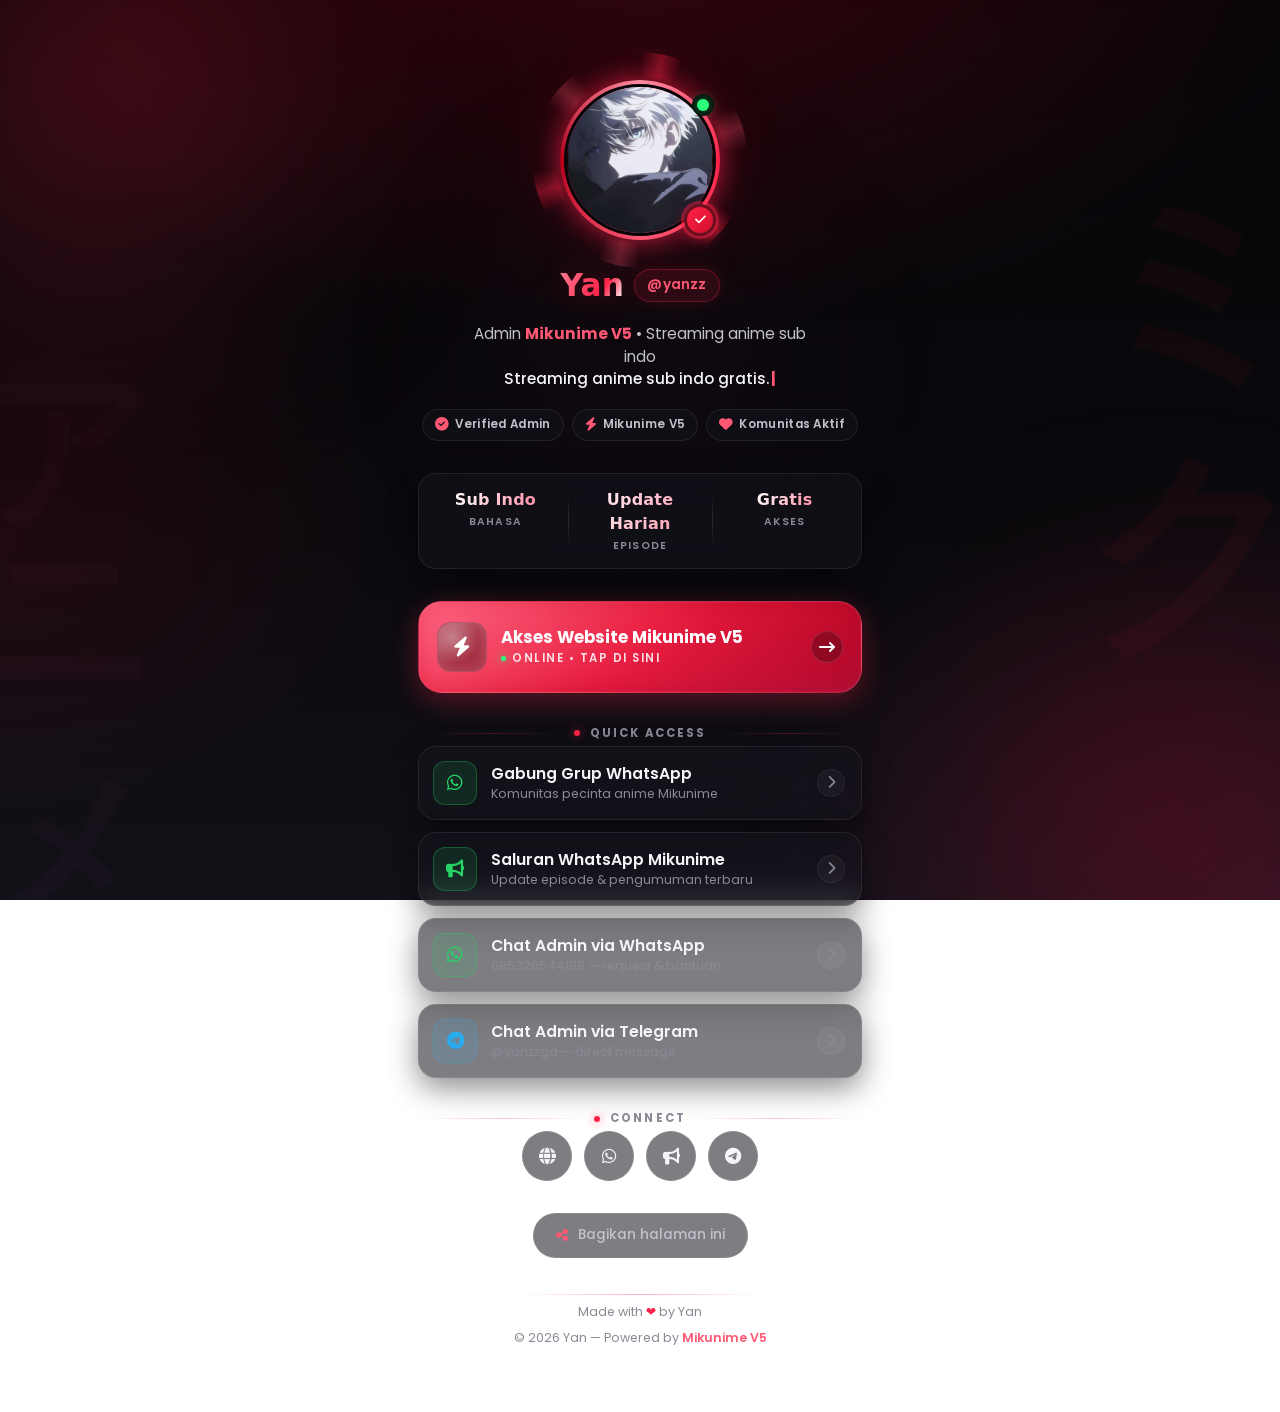
==== commit d374e678: "feat: redesign UI dengan tema cinematic crimson + sakura vibes - Palette baru (crimson/rose) dengan " ====
--- a/index.html
+++ b/index.html
@@ -62,11 +62,13 @@
     </script>
 </head>
 <body>
-    <!-- Animated background blobs + particles -->
+    <!-- Animated background blobs + sakura particles + kana watermark -->
     <div class="bg-glow" aria-hidden="true">
         <span class="blob blob--one"></span>
         <span class="blob blob--two"></span>
         <span class="blob blob--three"></span>
+        <span class="kana-watermark">ミク</span>
+        <span class="kana-watermark kana-watermark--bottom">アニメ</span>
         <div class="particles">
             <span></span><span></span><span></span><span></span><span></span>
             <span></span><span></span><span></span><span></span><span></span>
@@ -78,12 +80,18 @@
     <main class="container" id="biolink">
         <!-- Header / Profile -->
         <header class="profile" aria-label="Profil pengguna">
-            <div class="profile__avatar-ring">
-                <div class="profile__avatar">
-                    <img src="assets/profile.jpg" alt="Foto profil Yan — admin Mikunime V5" loading="eager" decoding="async" />
+            <div class="profile__avatar-wrap">
+                <span class="profile__avatar-rays" aria-hidden="true"></span>
+                <div class="profile__avatar-ring">
+                    <div class="profile__avatar">
+                        <img src="assets/profile.jpg" alt="Foto profil Yan — admin Mikunime V5" loading="eager" decoding="async" />
+                    </div>
                 </div>
                 <span class="profile__status" title="Online">
                     <span class="profile__status-dot"></span>
+                </span>
+                <span class="profile__verified" title="Verified Admin Mikunime V5" aria-hidden="true">
+                    <i class="fa-solid fa-check"></i>
                 </span>
             </div>
 
@@ -100,8 +108,25 @@
             <div class="profile__badges" aria-hidden="true">
                 <span class="badge"><i class="fa-solid fa-circle-check"></i> Verified Admin</span>
                 <span class="badge"><i class="fa-solid fa-bolt"></i> Mikunime V5</span>
+                <span class="badge"><i class="fa-solid fa-heart"></i> Komunitas Aktif</span>
             </div>
         </header>
+
+        <!-- Stats strip -->
+        <section class="stats" aria-label="Highlight cepat">
+            <div class="stat">
+                <span class="stat__value">Sub Indo</span>
+                <span class="stat__label">Bahasa</span>
+            </div>
+            <div class="stat">
+                <span class="stat__value">Update Harian</span>
+                <span class="stat__label">Episode</span>
+            </div>
+            <div class="stat">
+                <span class="stat__value">Gratis</span>
+                <span class="stat__label">Akses</span>
+            </div>
+        </section>
 
         <!-- Featured Section -->
         <section class="featured" aria-labelledby="featured-title">
@@ -112,7 +137,7 @@
                 </span>
                 <span class="featured__text">
                     <span class="featured__title">Akses Website Mikunime V5</span>
-                    <span class="featured__sub">Tap di Sini</span>
+                    <span class="featured__sub">Online • Tap di Sini</span>
                 </span>
                 <span class="featured__arrow">
                     <i class="fa-solid fa-arrow-right-long"></i>
@@ -122,65 +147,75 @@
 
         <!-- Main Links -->
         <nav class="links" aria-label="Daftar link utama">
+            <p class="section-label" aria-hidden="true">
+                <span class="section-label__dot"></span>
+                Quick Access
+            </p>
             <ul class="links__list">
                 <li>
-                    <a href="https://chat.whatsapp.com/KSGYkPV4TPLKQ3u8evFwgF?mode=hqctcla" class="link-btn" target="_blank" rel="noopener">
+                    <a href="https://chat.whatsapp.com/KSGYkPV4TPLKQ3u8evFwgF?mode=hqctcla" class="link-btn link-btn--wa" target="_blank" rel="noopener">
                         <span class="link-btn__icon link-btn__icon--wa"><i class="fa-brands fa-whatsapp"></i></span>
                         <span class="link-btn__text">
                             <span class="link-btn__title">Gabung Grup WhatsApp</span>
                             <span class="link-btn__desc">Komunitas pecinta anime Mikunime</span>
                         </span>
-                        <i class="fa-solid fa-chevron-right link-btn__chev"></i>
-                    </a>
-                </li>
-                <li>
-                    <a href="https://whatsapp.com/channel/0029VbCQwRN1t90XMvgzU92q" class="link-btn" target="_blank" rel="noopener">
+                        <span class="link-btn__chev"><i class="fa-solid fa-chevron-right"></i></span>
+                    </a>
+                </li>
+                <li>
+                    <a href="https://whatsapp.com/channel/0029VbCQwRN1t90XMvgzU92q" class="link-btn link-btn--wa" target="_blank" rel="noopener">
                         <span class="link-btn__icon link-btn__icon--wa"><i class="fa-solid fa-bullhorn"></i></span>
                         <span class="link-btn__text">
                             <span class="link-btn__title">Saluran WhatsApp Mikunime</span>
                             <span class="link-btn__desc">Update episode &amp; pengumuman terbaru</span>
                         </span>
-                        <i class="fa-solid fa-chevron-right link-btn__chev"></i>
-                    </a>
-                </li>
-                <li>
-                    <a href="https://wa.me/6285320544198" class="link-btn" target="_blank" rel="noopener">
+                        <span class="link-btn__chev"><i class="fa-solid fa-chevron-right"></i></span>
+                    </a>
+                </li>
+                <li>
+                    <a href="https://wa.me/6285320544198" class="link-btn link-btn--wa" target="_blank" rel="noopener">
                         <span class="link-btn__icon link-btn__icon--wa"><i class="fa-brands fa-whatsapp"></i></span>
                         <span class="link-btn__text">
                             <span class="link-btn__title">Chat Admin via WhatsApp</span>
                             <span class="link-btn__desc">085320544198 — request &amp; bantuan</span>
                         </span>
-                        <i class="fa-solid fa-chevron-right link-btn__chev"></i>
-                    </a>
-                </li>
-                <li>
-                    <a href="https://t.me/yanzzga" class="link-btn" target="_blank" rel="noopener">
+                        <span class="link-btn__chev"><i class="fa-solid fa-chevron-right"></i></span>
+                    </a>
+                </li>
+                <li>
+                    <a href="https://t.me/yanzzga" class="link-btn link-btn--tg" target="_blank" rel="noopener">
                         <span class="link-btn__icon link-btn__icon--tg"><i class="fa-brands fa-telegram"></i></span>
                         <span class="link-btn__text">
                             <span class="link-btn__title">Chat Admin via Telegram</span>
                             <span class="link-btn__desc">@yanzzga — direct message</span>
                         </span>
-                        <i class="fa-solid fa-chevron-right link-btn__chev"></i>
+                        <span class="link-btn__chev"><i class="fa-solid fa-chevron-right"></i></span>
                     </a>
                 </li>
             </ul>
         </nav>
 
         <!-- Social Icons -->
-        <section class="socials" aria-label="Sosial media">
-            <h2 class="visually-hidden">Sosial Media</h2>
-            <a href="https://mikunime.eu.cc" class="social" target="_blank" rel="noopener" aria-label="Website Mikunime V5" title="Website Mikunime V5">
-                <i class="fa-solid fa-globe"></i>
-            </a>
-            <a href="https://chat.whatsapp.com/KSGYkPV4TPLKQ3u8evFwgF?mode=hqctcla" class="social" target="_blank" rel="noopener" aria-label="Grup WhatsApp" title="Grup WhatsApp">
-                <i class="fa-brands fa-whatsapp"></i>
-            </a>
-            <a href="https://whatsapp.com/channel/0029VbCQwRN1t90XMvgzU92q" class="social" target="_blank" rel="noopener" aria-label="Saluran WhatsApp" title="Saluran WhatsApp">
-                <i class="fa-solid fa-bullhorn"></i>
-            </a>
-            <a href="https://t.me/yanzzga" class="social" target="_blank" rel="noopener" aria-label="Telegram" title="Telegram @yanzzga">
-                <i class="fa-brands fa-telegram"></i>
-            </a>
+        <section class="socials-wrap" aria-label="Sosial media">
+            <p class="section-label" aria-hidden="true">
+                <span class="section-label__dot"></span>
+                Connect
+            </p>
+            <div class="socials">
+                <h2 class="visually-hidden">Sosial Media</h2>
+                <a href="https://mikunime.eu.cc" class="social" target="_blank" rel="noopener" aria-label="Website Mikunime V5" title="Website Mikunime V5">
+                    <i class="fa-solid fa-globe"></i>
+                </a>
+                <a href="https://chat.whatsapp.com/KSGYkPV4TPLKQ3u8evFwgF?mode=hqctcla" class="social social--wa" target="_blank" rel="noopener" aria-label="Grup WhatsApp" title="Grup WhatsApp">
+                    <i class="fa-brands fa-whatsapp"></i>
+                </a>
+                <a href="https://whatsapp.com/channel/0029VbCQwRN1t90XMvgzU92q" class="social social--wa" target="_blank" rel="noopener" aria-label="Saluran WhatsApp" title="Saluran WhatsApp">
+                    <i class="fa-solid fa-bullhorn"></i>
+                </a>
+                <a href="https://t.me/yanzzga" class="social social--tg" target="_blank" rel="noopener" aria-label="Telegram" title="Telegram @yanzzga">
+                    <i class="fa-brands fa-telegram"></i>
+                </a>
+            </div>
         </section>
 
         <!-- Quick action: Share -->
@@ -190,6 +225,8 @@
         </button>
 
         <footer class="footer">
+            <div class="footer__divider" aria-hidden="true"></div>
+            <p>Made with <span class="footer__heart" aria-hidden="true">&#10084;</span> by Yan</p>
             <p>&copy; <span id="year"></span> Yan — Powered by <a href="https://mikunime.eu.cc" target="_blank" rel="noopener">Mikunime V5</a></p>
         </footer>
     </main>
--- a/style.css
+++ b/style.css
@@ -1,40 +1,52 @@
 /* =========================================
-   Mikunime V5 — Bio Link  (v2)
-   Dark + Vibrant Red + Glassmorphism + FX
+   Mikunime V5 — Bio Link  (v3 redesign)
+   Cinematic Crimson · Glass · Anime Vibes
    ========================================= */
 
 :root {
+    /* Surfaces */
     --bg-0: #050507;
-    --bg-1: #0a0a0d;
-    --bg-2: #111114;
-    --surface: rgba(20, 20, 25, 0.55);
-    --surface-strong: rgba(28, 28, 35, 0.78);
+    --bg-1: #0a0a0e;
+    --bg-2: #111118;
+    --surface: rgba(20, 20, 28, 0.55);
+    --surface-strong: rgba(28, 28, 38, 0.78);
+    --surface-hover: rgba(255, 31, 61, 0.08);
     --border: rgba(255, 255, 255, 0.08);
-    --border-strong: rgba(255, 60, 60, 0.4);
-
-    --red-500: #ff1f3d;
+    --border-soft: rgba(255, 255, 255, 0.05);
+    --border-strong: rgba(255, 60, 90, 0.42);
+
+    /* Crimson palette */
+    --red-500: #ff2348;
     --red-600: #e60026;
     --red-700: #b3001b;
-    --red-400: #ff4d6d;
-    --red-300: #ff7a8a;
-    --red-glow: 0 0 24px rgba(255, 31, 61, 0.55), 0 0 64px rgba(255, 31, 61, 0.25);
-
+    --red-400: #ff5874;
+    --red-300: #ff8aa1;
+    --rose-200: #ffd1da;
+    --plum-500: #b32a6b;
+
+    /* Brand colors */
     --wa-green: #25d366;
     --tg-blue: #2aabee;
 
+    /* Text */
     --text: #f5f5f7;
-    --text-dim: #b9b9c1;
-    --text-mute: #8a8a92;
-
+    --text-dim: #c2c2cc;
+    --text-mute: #8a8a96;
+
+    /* Glow & shadow */
+    --red-glow: 0 0 24px rgba(255, 35, 72, 0.55), 0 0 64px rgba(255, 35, 72, 0.22);
+    --shadow-soft: 0 10px 30px rgba(0, 0, 0, 0.45);
+    --shadow-card: 0 18px 50px rgba(0, 0, 0, 0.55), 0 0 0 1px rgba(255, 255, 255, 0.04) inset;
+    --shadow-glow: 0 8px 28px rgba(255, 35, 72, 0.32);
+
+    /* Radii & motion */
     --radius-sm: 12px;
     --radius-md: 18px;
     --radius-lg: 24px;
+    --radius-xl: 28px;
     --radius-pill: 999px;
-
-    --shadow-soft: 0 10px 30px rgba(0, 0, 0, 0.45);
-    --shadow-glow: 0 8px 28px rgba(255, 31, 61, 0.28);
-
     --transition: 220ms cubic-bezier(0.2, 0.7, 0.2, 1);
+    --transition-slow: 420ms cubic-bezier(0.2, 0.7, 0.2, 1);
 }
 
 /* ----- Reset ----- */
@@ -49,8 +61,9 @@
     font-family: "Poppins", system-ui, -apple-system, "Segoe UI", Roboto, sans-serif;
     color: var(--text);
     background:
-        radial-gradient(1200px 600px at 50% -10%, rgba(230, 0, 38, 0.20), transparent 60%),
-        radial-gradient(800px 600px at 100% 100%, rgba(230, 0, 38, 0.14), transparent 60%),
+        radial-gradient(1200px 700px at 50% -10%, rgba(230, 0, 38, 0.22), transparent 60%),
+        radial-gradient(900px 700px at 100% 100%, rgba(179, 42, 107, 0.16), transparent 60%),
+        radial-gradient(700px 500px at 0% 60%, rgba(230, 0, 38, 0.10), transparent 60%),
         linear-gradient(180deg, var(--bg-0) 0%, var(--bg-1) 60%, var(--bg-2) 100%);
     background-attachment: fixed;
     line-height: 1.5;
@@ -62,6 +75,11 @@
 img { display: block; max-width: 100%; height: auto; }
 ul { list-style: none; margin: 0; padding: 0; }
 button { font: inherit; }
+
+::selection {
+    background: rgba(255, 35, 72, 0.4);
+    color: #fff;
+}
 
 .visually-hidden {
     position: absolute !important;
@@ -81,103 +99,209 @@
     overflow: hidden;
     pointer-events: none;
 }
+
 .blob {
     position: absolute;
-    width: 460px; height: 460px;
-    border-radius: 50%;
-    filter: blur(120px);
+    width: 520px; height: 520px;
+    border-radius: 50%;
+    filter: blur(130px);
     opacity: 0.55;
     animation: floatY 14s ease-in-out infinite;
-}
-.blob--one  { top: -140px; left: -140px; background: radial-gradient(circle, #ff1f3d, transparent 60%); }
-.blob--two  { bottom: -160px; right: -120px; background: radial-gradient(circle, #b3001b, transparent 60%); animation-delay: -5s; }
+    will-change: transform;
+}
+.blob--one  { top: -160px; left: -160px; background: radial-gradient(circle, #ff2348, transparent 60%); }
+.blob--two  { bottom: -180px; right: -140px; background: radial-gradient(circle, #b3001b, transparent 60%); animation-delay: -5s; }
 .blob--three{
-    top: 40%; left: 50%; width: 340px; height: 340px;
+    top: 38%; left: 50%; width: 380px; height: 380px;
     transform: translate(-50%, -50%);
-    background: radial-gradient(circle, rgba(255, 77, 109, 0.5), transparent 60%);
-    animation-delay: -9s; opacity: 0.35;
+    background: radial-gradient(circle, rgba(179, 42, 107, 0.55), transparent 60%);
+    animation-delay: -9s; opacity: 0.32;
 }
 @keyframes floatY {
     0%,100% { transform: translate3d(0,0,0) scale(1); }
     50%     { transform: translate3d(0,-30px,0) scale(1.05); }
 }
 
+/* Decorative kana watermark */
+.kana-watermark {
+    position: absolute;
+    top: 6%;
+    right: -10px;
+    font-size: clamp(120px, 22vw, 220px);
+    font-weight: 800;
+    line-height: 0.85;
+    color: rgba(255, 35, 72, 0.045);
+    letter-spacing: -0.05em;
+    user-select: none;
+    pointer-events: none;
+    text-orientation: upright;
+    writing-mode: vertical-rl;
+    filter: blur(0.4px);
+}
+.kana-watermark--bottom {
+    top: auto;
+    bottom: 6%;
+    right: auto;
+    left: -10px;
+    font-size: clamp(100px, 18vw, 180px);
+    color: rgba(179, 42, 107, 0.04);
+    writing-mode: vertical-lr;
+}
+
 .grid-overlay {
     position: absolute; inset: 0;
     background-image:
-        linear-gradient(rgba(255,31,61,0.05) 1px, transparent 1px),
-        linear-gradient(90deg, rgba(255,31,61,0.05) 1px, transparent 1px);
+        linear-gradient(rgba(255,35,72,0.05) 1px, transparent 1px),
+        linear-gradient(90deg, rgba(255,35,72,0.05) 1px, transparent 1px);
     background-size: 56px 56px;
     mask-image: radial-gradient(ellipse at 50% 30%, #000 0%, transparent 70%);
     -webkit-mask-image: radial-gradient(ellipse at 50% 30%, #000 0%, transparent 70%);
-    opacity: 0.35;
-}
-
-.particles { position: absolute; inset: 0; }
+    opacity: 0.32;
+}
+
+/* Sakura petals + sparkle particles */
+.particles { position: absolute; inset: 0; overflow: hidden; }
 .particles span {
     position: absolute; bottom: -20px;
+    width: 10px; height: 10px;
+    background: radial-gradient(circle at 30% 30%, #ff8aa1, #ff5874 60%, transparent 70%);
+    border-radius: 60% 0 60% 0;
+    opacity: 0;
+    animation: drift 18s linear infinite;
+    transform-origin: center;
+    filter: drop-shadow(0 0 4px rgba(255, 88, 116, 0.45));
+}
+.particles span:nth-child(odd) {
+    background: radial-gradient(circle at 30% 30%, #fff, #ff5874 70%, transparent 75%);
     width: 6px; height: 6px;
-    background: radial-gradient(circle, #ff4d6d, transparent 70%);
-    border-radius: 50%;
-    opacity: 0;
-    animation: rise 14s linear infinite;
-}
-.particles span:nth-child(1)  { left:5%;  width:5px; height:5px; animation-delay:0s;  animation-duration:16s; }
-.particles span:nth-child(2)  { left:12%; width:8px; height:8px; animation-delay:2s;  animation-duration:18s; }
-.particles span:nth-child(3)  { left:22%; width:4px; height:4px; animation-delay:4s;  animation-duration:14s; }
-.particles span:nth-child(4)  { left:32%; width:6px; height:6px; animation-delay:1s;  animation-duration:20s; }
-.particles span:nth-child(5)  { left:41%; width:9px; height:9px; animation-delay:6s;  animation-duration:22s; }
-.particles span:nth-child(6)  { left:50%; width:4px; height:4px; animation-delay:3s;  animation-duration:17s; }
-.particles span:nth-child(7)  { left:58%; width:7px; height:7px; animation-delay:5s;  animation-duration:19s; }
-.particles span:nth-child(8)  { left:66%; width:5px; height:5px; animation-delay:0.5s; animation-duration:21s; }
-.particles span:nth-child(9)  { left:73%; width:8px; height:8px; animation-delay:7s;  animation-duration:23s; }
-.particles span:nth-child(10) { left:81%; width:4px; height:4px; animation-delay:2.5s; animation-duration:15s; }
-.particles span:nth-child(11) { left:88%; width:6px; height:6px; animation-delay:4.5s; animation-duration:18s; }
-.particles span:nth-child(12) { left:95%; width:7px; height:7px; animation-delay:6.5s; animation-duration:20s; }
-.particles span:nth-child(13) { left:18%; width:5px; height:5px; animation-delay:8s;  animation-duration:24s; }
-.particles span:nth-child(14) { left:45%; width:6px; height:6px; animation-delay:9s;  animation-duration:26s; }
-.particles span:nth-child(15) { left:78%; width:4px; height:4px; animation-delay:10s; animation-duration:22s; }
-@keyframes rise {
-    0%   { transform: translateY(0)      scale(0.8); opacity: 0; }
-    8%   { opacity: 0.9; }
-    50%  { transform: translateY(-50vh)  scale(1.1); opacity: 0.6; }
-    100% { transform: translateY(-110vh) scale(0.6); opacity: 0; }
+    border-radius: 50%;
+    filter: drop-shadow(0 0 6px rgba(255, 255, 255, 0.7));
+}
+.particles span:nth-child(1)  { left:5%;  animation-delay:0s;   animation-duration:20s; }
+.particles span:nth-child(2)  { left:12%; animation-delay:2s;   animation-duration:22s; }
+.particles span:nth-child(3)  { left:22%; animation-delay:4s;   animation-duration:18s; }
+.particles span:nth-child(4)  { left:32%; animation-delay:1s;   animation-duration:24s; }
+.particles span:nth-child(5)  { left:41%; animation-delay:6s;   animation-duration:26s; }
+.particles span:nth-child(6)  { left:50%; animation-delay:3s;   animation-duration:21s; }
+.particles span:nth-child(7)  { left:58%; animation-delay:5s;   animation-duration:23s; }
+.particles span:nth-child(8)  { left:66%; animation-delay:0.5s; animation-duration:25s; }
+.particles span:nth-child(9)  { left:73%; animation-delay:7s;   animation-duration:27s; }
+.particles span:nth-child(10) { left:81%; animation-delay:2.5s; animation-duration:19s; }
+.particles span:nth-child(11) { left:88%; animation-delay:4.5s; animation-duration:22s; }
+.particles span:nth-child(12) { left:95%; animation-delay:6.5s; animation-duration:24s; }
+.particles span:nth-child(13) { left:18%; animation-delay:8s;   animation-duration:28s; }
+.particles span:nth-child(14) { left:45%; animation-delay:9s;   animation-duration:30s; }
+.particles span:nth-child(15) { left:78%; animation-delay:10s;  animation-duration:26s; }
+
+@keyframes drift {
+    0%   { transform: translateY(0)      rotate(0deg)   translateX(0); opacity: 0; }
+    8%   { opacity: 0.85; }
+    50%  { transform: translateY(-55vh)  rotate(180deg) translateX(40px); opacity: 0.55; }
+    100% { transform: translateY(-115vh) rotate(360deg) translateX(-40px); opacity: 0; }
 }
 
 /* ----- Container ----- */
 .container {
     width: 100%;
-    max-width: 480px;
+    max-width: 500px;
     margin: 0 auto;
-    padding: clamp(28px, 7vw, 56px) clamp(16px, 5vw, 28px) 56px;
+    padding: clamp(28px, 7vw, 64px) clamp(16px, 5vw, 28px) 64px;
     display: flex;
     flex-direction: column;
-    gap: clamp(20px, 4vw, 28px);
+    gap: clamp(22px, 4vw, 32px);
 
     opacity: 0;
     transform: translateY(14px);
     transition: opacity 700ms ease, transform 700ms ease;
+    position: relative;
+    z-index: 1;
 }
 .container.is-visible {
     opacity: 1;
     transform: translateY(0);
 }
 
-/* ----- Profile ----- */
+/* ----- Section header ----- */
+.section-label {
+    display: flex;
+    align-items: center;
+    gap: 10px;
+    font-size: 0.72rem;
+    font-weight: 700;
+    letter-spacing: 0.18em;
+    text-transform: uppercase;
+    color: var(--text-mute);
+    margin: 0 4px 4px;
+}
+.section-label::before,
+.section-label::after {
+    content: "";
+    height: 1px;
+    flex: 1;
+    background: linear-gradient(90deg, transparent, rgba(255, 35, 72, 0.25), transparent);
+}
+.section-label__dot {
+    width: 6px; height: 6px;
+    border-radius: 50%;
+    background: var(--red-500);
+    box-shadow: 0 0 10px rgba(255, 35, 72, 0.7);
+    flex-shrink: 0;
+}
+
+/* ----- Profile / Hero ----- */
 .profile {
     text-align: center;
     display: flex;
     flex-direction: column;
     align-items: center;
-    gap: 12px;
+    gap: 14px;
+    padding-top: 8px;
+}
+
+.profile__avatar-wrap {
+    position: relative;
+    width: 148px; height: 148px;
+}
+
+.profile__avatar-rays {
+    position: absolute;
+    inset: -28px;
+    border-radius: 50%;
+    background:
+        conic-gradient(
+            from 0deg,
+            transparent 0deg,
+            rgba(255, 35, 72, 0.55) 12deg,
+            transparent 24deg,
+            transparent 60deg,
+            rgba(255, 88, 116, 0.4) 72deg,
+            transparent 84deg,
+            transparent 120deg,
+            rgba(255, 35, 72, 0.55) 132deg,
+            transparent 144deg,
+            transparent 180deg,
+            rgba(255, 88, 116, 0.4) 192deg,
+            transparent 204deg,
+            transparent 240deg,
+            rgba(255, 35, 72, 0.55) 252deg,
+            transparent 264deg,
+            transparent 300deg,
+            rgba(255, 88, 116, 0.4) 312deg,
+            transparent 324deg
+        );
+    mask-image: radial-gradient(circle, transparent 52%, #000 56%, #000 70%, transparent 78%);
+    -webkit-mask-image: radial-gradient(circle, transparent 52%, #000 56%, #000 70%, transparent 78%);
+    animation: spinRing 12s linear infinite;
+    opacity: 0.7;
+    pointer-events: none;
 }
 
 .profile__avatar-ring {
     position: relative;
-    width: 140px; height: 140px;
+    width: 100%; height: 100%;
     border-radius: 50%;
     padding: 4px;
-    background: conic-gradient(from 90deg, #ff1f3d, #ff4d6d, #b3001b, #ff7a8a, #ff1f3d);
+    background: conic-gradient(from 90deg, #ff2348, #ff5874, #b3001b, #ff8aa1, #ff2348);
     box-shadow: var(--red-glow);
     animation: spinRing 9s linear infinite;
 }
@@ -187,7 +311,7 @@
     content: "";
     position: absolute; inset: -10px;
     border-radius: 50%;
-    background: radial-gradient(circle, rgba(255, 31, 61, 0.55), transparent 65%);
+    background: radial-gradient(circle, rgba(255, 35, 72, 0.55), transparent 65%);
     filter: blur(18px);
     z-index: -1;
     animation: halo 3s ease-in-out infinite;
@@ -210,14 +334,42 @@
     object-fit: cover;
     transition: transform 600ms ease, filter 600ms ease;
 }
-.profile__avatar-ring:hover .profile__avatar img {
+.profile__avatar-wrap:hover .profile__avatar img {
     transform: scale(1.06);
     filter: saturate(1.15);
 }
 
+.profile__verified {
+    position: absolute;
+    right: 4px; bottom: 4px;
+    width: 32px; height: 32px;
+    border-radius: 50%;
+    display: grid;
+    place-items: center;
+    background: linear-gradient(135deg, #ff2348, #b3001b);
+    border: 3px solid var(--bg-0);
+    color: #fff;
+    font-size: 0.78rem;
+    box-shadow: 0 4px 14px rgba(255, 35, 72, 0.55);
+    z-index: 3;
+}
+.profile__verified::after {
+    content: "";
+    position: absolute; inset: -6px;
+    border-radius: 50%;
+    background: rgba(255, 35, 72, 0.4);
+    z-index: -1;
+    animation: pulseRing 2.2s ease-out infinite;
+}
+@keyframes pulseRing {
+    0%   { transform: scale(0.85); opacity: 0.7; }
+    80%  { transform: scale(1.4);  opacity: 0; }
+    100% { transform: scale(1.4);  opacity: 0; }
+}
+
 .profile__status {
     position: absolute;
-    right: 6px; bottom: 6px;
+    right: 6px; top: 14px;
     width: 22px; height: 22px;
     border-radius: 50%;
     background: var(--bg-0);
@@ -225,7 +377,6 @@
     display: grid;
     place-items: center;
     z-index: 2;
-    animation: spinRing 9s linear infinite;
 }
 .profile__status-dot {
     width: 12px; height: 12px;
@@ -241,8 +392,8 @@
 }
 
 .profile__name {
-    margin: 6px 0 0;
-    font-size: clamp(1.4rem, 2.5vw + 1rem, 1.8rem);
+    margin: 8px 0 0;
+    font-size: clamp(1.55rem, 2.5vw + 1rem, 1.95rem);
     font-weight: 800;
     letter-spacing: 0.3px;
     display: inline-flex;
@@ -252,13 +403,13 @@
     justify-content: center;
 }
 .profile__name-text {
-    background: linear-gradient(120deg, #ff7a8a 0%, #ff1f3d 35%, #fff 50%, #ff1f3d 65%, #ff7a8a 100%);
+    background: linear-gradient(120deg, #ff8aa1 0%, #ff2348 35%, #fff 50%, #ff2348 65%, #ff8aa1 100%);
     background-size: 220% 100%;
     -webkit-background-clip: text;
     background-clip: text;
     color: transparent;
     animation: gradientShift 5s linear infinite;
-    text-shadow: 0 0 24px rgba(255, 31, 61, 0.25);
+    text-shadow: 0 0 24px rgba(255, 35, 72, 0.25);
 }
 @keyframes gradientShift {
     0%   { background-position: 0% 50%; }
@@ -269,11 +420,12 @@
     font-size: 0.85rem;
     font-weight: 600;
     color: var(--red-400);
-    background: rgba(255, 31, 61, 0.12);
-    padding: 4px 10px;
+    background: rgba(255, 35, 72, 0.12);
+    padding: 5px 12px;
     border-radius: var(--radius-pill);
-    border: 1px solid rgba(255, 31, 61, 0.3);
+    border: 1px solid rgba(255, 35, 72, 0.3);
     letter-spacing: 0.2px;
+    box-shadow: 0 0 14px rgba(255, 35, 72, 0.15);
 }
 
 .profile__bio {
@@ -311,26 +463,87 @@
     border: 1px solid var(--border);
     backdrop-filter: blur(10px);
     -webkit-backdrop-filter: blur(10px);
-    font-size: 0.75rem;
+    font-size: 0.74rem;
     font-weight: 600;
     color: var(--text-dim);
     letter-spacing: 0.3px;
 }
 .badge i { color: var(--red-400); font-size: 0.85rem; }
 
+/* ----- Stats strip ----- */
+.stats {
+    display: grid;
+    grid-template-columns: repeat(3, minmax(0, 1fr));
+    gap: 8px;
+    background: var(--surface);
+    border: 1px solid var(--border);
+    border-radius: var(--radius-md);
+    padding: 14px 8px;
+    backdrop-filter: blur(14px) saturate(140%);
+    -webkit-backdrop-filter: blur(14px) saturate(140%);
+    box-shadow: var(--shadow-soft);
+    position: relative;
+    overflow: hidden;
+}
+.stats::before {
+    content: "";
+    position: absolute; inset: 0;
+    background: linear-gradient(120deg, transparent 30%, rgba(255, 35, 72, 0.08) 50%, transparent 70%);
+    transform: translateX(-100%);
+    animation: shimmer 6s ease-in-out infinite;
+    pointer-events: none;
+}
+.stat {
+    display: flex;
+    flex-direction: column;
+    align-items: center;
+    text-align: center;
+    gap: 2px;
+    padding: 0 4px;
+    position: relative;
+}
+.stat + .stat::before {
+    content: "";
+    position: absolute;
+    left: -4px;
+    top: 12%;
+    bottom: 12%;
+    width: 1px;
+    background: linear-gradient(180deg, transparent, rgba(255, 255, 255, 0.12), transparent);
+}
+.stat__value {
+    font-size: 1rem;
+    font-weight: 800;
+    letter-spacing: 0.2px;
+    background: linear-gradient(120deg, #fff, #ff8aa1);
+    -webkit-background-clip: text;
+    background-clip: text;
+    color: transparent;
+}
+.stat__label {
+    font-size: 0.66rem;
+    font-weight: 600;
+    text-transform: uppercase;
+    letter-spacing: 0.12em;
+    color: var(--text-mute);
+}
+
 /* ----- Featured ----- */
 .featured__btn {
     display: flex;
     align-items: center;
     gap: 14px;
     width: 100%;
-    padding: 18px;
-    border-radius: var(--radius-md);
-    background: linear-gradient(135deg, rgba(255, 31, 61, 0.95), rgba(179, 0, 27, 0.95));
+    padding: 20px 18px;
+    border-radius: var(--radius-lg);
+    background:
+        radial-gradient(140% 220% at 0% 0%, rgba(255, 138, 161, 0.35), transparent 50%),
+        radial-gradient(140% 220% at 100% 100%, rgba(179, 42, 107, 0.45), transparent 55%),
+        linear-gradient(135deg, rgba(255, 35, 72, 0.95), rgba(179, 0, 27, 0.95));
     color: #fff;
     font-weight: 600;
     box-shadow: var(--shadow-glow), 0 0 0 1px rgba(255, 255, 255, 0.06) inset;
-    border: 1px solid rgba(255, 255, 255, 0.08);
+    border: 1px solid rgba(255, 255, 255, 0.1);
     position: relative;
     overflow: hidden;
     transition: transform var(--transition), box-shadow var(--transition), filter var(--transition);
@@ -352,16 +565,16 @@
     content: "";
     position: absolute; inset: -2px;
     border-radius: inherit;
-    background: linear-gradient(135deg, #ff7a8a, #ff1f3d, #b3001b);
+    background: linear-gradient(135deg, #ff8aa1, #ff2348, #b3001b);
     z-index: -1;
-    filter: blur(12px);
+    filter: blur(14px);
     opacity: 0.55;
     transition: opacity var(--transition);
 }
 .featured__btn:hover,
 .featured__btn:focus-visible {
     transform: translateY(-2px) scale(1.01);
-    box-shadow: 0 14px 38px rgba(255, 31, 61, 0.5), 0 0 0 1px rgba(255, 255, 255, 0.1) inset;
+    box-shadow: 0 14px 38px rgba(255, 35, 72, 0.5), 0 0 0 1px rgba(255, 255, 255, 0.1) inset;
     filter: brightness(1.06);
     outline: none;
 }
@@ -369,42 +582,76 @@
 .featured__btn:focus-visible::before { opacity: 0.85; }
 
 .featured__icon {
-    width: 46px; height: 46px;
+    width: 50px; height: 50px;
     flex-shrink: 0;
     display: grid;
     place-items: center;
-    background: rgba(0, 0, 0, 0.28);
-    border-radius: 12px;
-    font-size: 18px;
-    border: 1px solid rgba(255, 255, 255, 0.14);
+    background: rgba(0, 0, 0, 0.32);
+    border-radius: 14px;
+    font-size: 20px;
+    border: 1px solid rgba(255, 255, 255, 0.16);
     box-shadow: 0 0 14px rgba(255, 200, 200, 0.25) inset;
+    position: relative;
+}
+.featured__icon::after {
+    content: "";
+    position: absolute; inset: 0;
+    border-radius: inherit;
+    background: radial-gradient(circle at 30% 30%, rgba(255, 255, 255, 0.5), transparent 55%);
+    opacity: 0.7;
+    pointer-events: none;
 }
 .featured__text {
     flex: 1;
     display: flex;
     flex-direction: column;
     line-height: 1.25;
-}
-.featured__title { font-size: 1rem; font-weight: 700; }
+    min-width: 0;
+}
+.featured__title { font-size: 1.04rem; font-weight: 700; }
 .featured__sub {
-    font-size: 0.74rem;
+    font-size: 0.72rem;
     color: rgba(255, 255, 255, 0.85);
     font-weight: 600;
-    letter-spacing: 1px;
+    letter-spacing: 1.5px;
     text-transform: uppercase;
-}
-.featured__arrow { font-size: 1rem; transition: transform var(--transition); }
+    margin-top: 2px;
+    display: inline-flex;
+    align-items: center;
+    gap: 6px;
+}
+.featured__sub::before {
+    content: "";
+    width: 5px; height: 5px;
+    border-radius: 50%;
+    background: #2bff7c;
+    box-shadow: 0 0 8px #2bff7c;
+}
+.featured__arrow {
+    font-size: 1rem;
+    transition: transform var(--transition);
+    width: 32px; height: 32px;
+    display: grid;
+    place-items: center;
+    border-radius: 50%;
+    background: rgba(0, 0, 0, 0.25);
+    border: 1px solid rgba(255, 255, 255, 0.12);
+}
 .featured__btn:hover .featured__arrow { transform: translateX(4px); }
 
 /* ----- Main Links ----- */
-.links__list { display: flex; flex-direction: column; gap: 12px; }
+.links__list {
+    display: flex;
+    flex-direction: column;
+    gap: 12px;
+}
 
 .link-btn {
     display: flex;
     align-items: center;
     gap: 14px;
     width: 100%;
-    padding: 14px 16px;
+    padding: 14px 16px 14px 14px;
     border-radius: var(--radius-md);
     background: var(--surface);
     backdrop-filter: blur(14px) saturate(140%);
@@ -423,16 +670,36 @@
         box-shadow var(--transition),
         color var(--transition);
 }
+
+/* Vertical accent bar on left edge */
+.link-btn::after {
+    content: "";
+    position: absolute;
+    left: 0; top: 14%;
+    bottom: 14%;
+    width: 3px;
+    border-radius: 0 4px 4px 0;
+    background: linear-gradient(180deg, var(--red-400), var(--red-700));
+    opacity: 0;
+    transform: translateX(-4px);
+    transition: opacity var(--transition), transform var(--transition);
+    pointer-events: none;
+}
+.link-btn--wa::after { background: linear-gradient(180deg, #25d366, #128c7e); }
+.link-btn--tg::after { background: linear-gradient(180deg, #2aabee, #229ed9); }
+
 .link-btn::before {
     content: "";
     position: absolute; inset: 0;
-    background: linear-gradient(120deg, transparent 30%, rgba(255, 31, 61, 0.18) 50%, transparent 70%);
+    background: linear-gradient(120deg, transparent 30%, rgba(255, 35, 72, 0.18) 50%, transparent 70%);
     transform: translateX(-100%);
     transition: transform 700ms ease;
     pointer-events: none;
 }
 .link-btn:hover::before,
 .link-btn:focus-visible::before { transform: translateX(100%); }
+.link-btn:hover::after,
+.link-btn:focus-visible::after { opacity: 1; transform: translateX(0); }
 
 .link-btn__icon {
     width: 44px; height: 44px;
@@ -440,10 +707,10 @@
     display: grid;
     place-items: center;
     border-radius: 12px;
-    background: rgba(255, 31, 61, 0.12);
+    background: rgba(255, 35, 72, 0.12);
     color: var(--red-400);
     font-size: 18px;
-    border: 1px solid rgba(255, 31, 61, 0.25);
+    border: 1px solid rgba(255, 35, 72, 0.25);
     transition: all var(--transition);
 }
 .link-btn__icon--wa {
@@ -478,26 +745,33 @@
 .link-btn__chev {
     color: var(--text-mute);
     font-size: 0.85rem;
-    transition: transform var(--transition), color var(--transition);
+    transition: transform var(--transition), color var(--transition), background var(--transition), border-color var(--transition);
+    width: 28px; height: 28px;
+    display: grid;
+    place-items: center;
+    border-radius: 50%;
+    background: rgba(255, 255, 255, 0.04);
+    border: 1px solid var(--border-soft);
+    flex-shrink: 0;
 }
 
 .link-btn:hover,
 .link-btn:focus-visible {
     transform: translateY(-2px) scale(1.015);
-    background: rgba(255, 31, 61, 0.08);
+    background: var(--surface-hover);
     border-color: var(--border-strong);
     box-shadow:
         0 14px 30px rgba(0, 0, 0, 0.45),
-        0 0 0 1px rgba(255, 31, 61, 0.25) inset,
-        0 0 22px rgba(255, 31, 61, 0.28);
+        0 0 0 1px rgba(255, 35, 72, 0.25) inset,
+        0 0 22px rgba(255, 35, 72, 0.28);
     outline: none;
 }
 .link-btn:hover .link-btn__icon,
 .link-btn:focus-visible .link-btn__icon {
-    background: linear-gradient(135deg, #ff1f3d, #b3001b);
+    background: linear-gradient(135deg, #ff2348, #b3001b);
     color: #fff;
     border-color: transparent;
-    box-shadow: 0 4px 14px rgba(255, 31, 61, 0.5);
+    box-shadow: 0 4px 14px rgba(255, 35, 72, 0.5);
 }
 .link-btn:hover .link-btn__icon--wa,
 .link-btn:focus-visible .link-btn__icon--wa {
@@ -513,7 +787,9 @@
 }
 .link-btn:hover .link-btn__chev,
 .link-btn:focus-visible .link-btn__chev {
-    color: var(--red-400);
+    color: #fff;
+    background: var(--red-500);
+    border-color: transparent;
     transform: translateX(4px);
 }
 .link-btn:active { transform: translateY(0) scale(0.99); }
@@ -527,7 +803,7 @@
     flex-wrap: wrap;
 }
 .social {
-    width: 48px; height: 48px;
+    width: 50px; height: 50px;
     display: grid;
     place-items: center;
     border-radius: 50%;
@@ -543,16 +819,32 @@
         color var(--transition),
         box-shadow var(--transition),
         border-color var(--transition);
+    position: relative;
+}
+.social::before {
+    content: "";
+    position: absolute; inset: -2px;
+    border-radius: 50%;
+    background: linear-gradient(135deg, #ff2348, #b3001b);
+    z-index: -1;
+    opacity: 0;
+    filter: blur(10px);
+    transition: opacity var(--transition);
 }
 .social:hover,
 .social:focus-visible {
     transform: translateY(-3px) scale(1.08);
-    background: linear-gradient(135deg, #ff1f3d, #b3001b);
+    background: linear-gradient(135deg, #ff2348, #b3001b);
     color: #fff;
     border-color: transparent;
-    box-shadow: 0 8px 22px rgba(255, 31, 61, 0.45);
+    box-shadow: 0 8px 22px rgba(255, 35, 72, 0.45);
     outline: none;
 }
+.social:hover::before { opacity: 0.7; }
+.social--wa:hover { background: linear-gradient(135deg, #25d366, #128c7e); box-shadow: 0 8px 22px rgba(37, 211, 102, 0.45); }
+.social--wa:hover::before { background: linear-gradient(135deg, #25d366, #128c7e); }
+.social--tg:hover { background: linear-gradient(135deg, #2aabee, #229ed9); box-shadow: 0 8px 22px rgba(42, 171, 238, 0.45); }
+.social--tg:hover::before { background: linear-gradient(135deg, #2aabee, #229ed9); }
 
 /* ----- Share ----- */
 .share-btn {
@@ -561,7 +853,7 @@
     justify-content: center;
     gap: 10px;
     align-self: center;
-    padding: 10px 18px;
+    padding: 11px 22px;
     border-radius: var(--radius-pill);
     background: var(--surface);
     border: 1px solid var(--border);
@@ -576,10 +868,11 @@
 .share-btn:hover,
 .share-btn:focus-visible {
     color: #fff;
-    background: rgba(255, 31, 61, 0.15);
+    background: rgba(255, 35, 72, 0.15);
     border-color: var(--border-strong);
-    box-shadow: 0 0 18px rgba(255, 31, 61, 0.25);
+    box-shadow: 0 0 18px rgba(255, 35, 72, 0.3);
     outline: none;
+    transform: translateY(-1px);
 }
 .share-btn i { color: var(--red-400); }
 .share-btn:hover i { color: #fff; }
@@ -589,10 +882,32 @@
     text-align: center;
     color: var(--text-mute);
     font-size: 0.78rem;
-    margin-top: 8px;
-}
+    margin-top: 4px;
+    display: flex;
+    flex-direction: column;
+    align-items: center;
+    gap: 8px;
+}
+.footer__divider {
+    width: 60%;
+    max-width: 240px;
+    height: 1px;
+    background: linear-gradient(90deg, transparent, rgba(255, 35, 72, 0.35), transparent);
+}
+.footer p { margin: 0; }
 .footer a { color: var(--red-400); font-weight: 600; }
 .footer a:hover { text-decoration: underline; }
+.footer__heart {
+    display: inline-block;
+    color: var(--red-500);
+    animation: heartBeat 1.6s ease-in-out infinite;
+}
+@keyframes heartBeat {
+    0%, 100% { transform: scale(1); }
+    25%      { transform: scale(1.18); }
+    50%      { transform: scale(1); }
+    75%      { transform: scale(1.12); }
+}
 
 /* ----- Toast ----- */
 .toast {
@@ -601,13 +916,13 @@
     bottom: 26px;
     transform: translate(-50%, 20px);
     padding: 10px 16px;
-    background: rgba(20, 20, 25, 0.92);
+    background: rgba(20, 20, 28, 0.92);
     border: 1px solid var(--border-strong);
     color: var(--text);
     border-radius: var(--radius-pill);
     font-size: 0.85rem;
     font-weight: 500;
-    box-shadow: 0 10px 30px rgba(0, 0, 0, 0.5), 0 0 18px rgba(255, 31, 61, 0.25);
+    box-shadow: 0 10px 30px rgba(0, 0, 0, 0.5), 0 0 18px rgba(255, 35, 72, 0.25);
     backdrop-filter: blur(12px);
     -webkit-backdrop-filter: blur(12px);
     opacity: 0;
@@ -639,6 +954,6 @@
 
 /* ----- Larger screens ----- */
 @media (min-width: 640px) {
-    .container { padding-top: 64px; }
-    .profile__avatar-ring { width: 156px; height: 156px; }
-}
+    .container { padding-top: 72px; }
+    .profile__avatar-wrap { width: 160px; height: 160px; }
+}
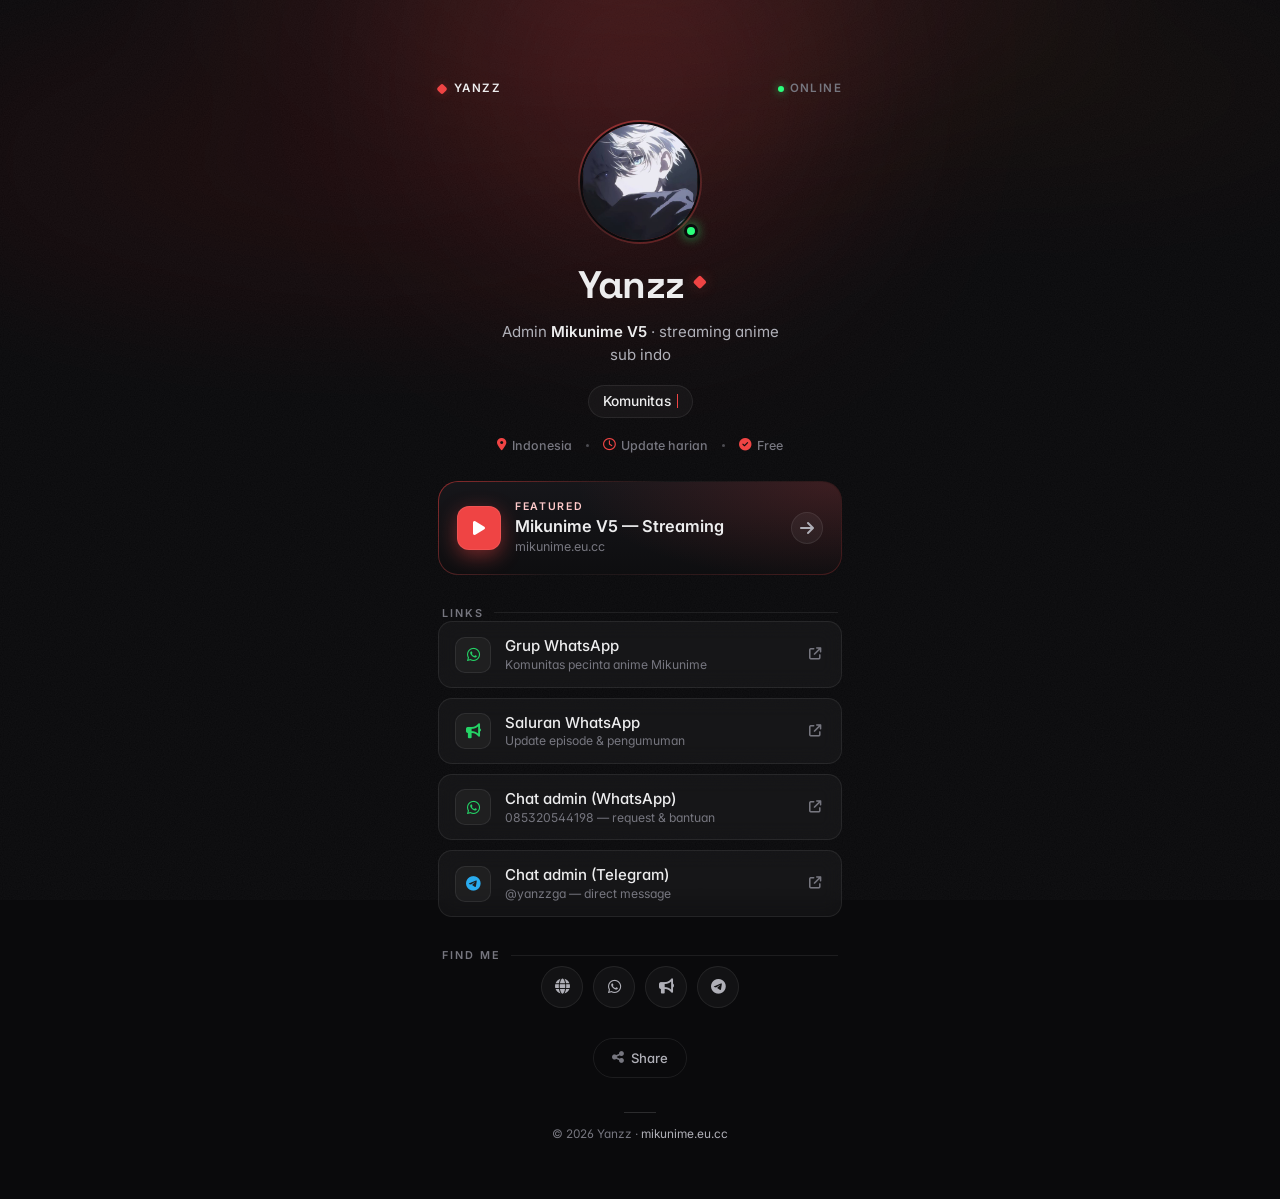
==== commit 3c32dd6d: "refine: editorial redesign — drop AI cliches, rename Yan -> Yanzz - Drop sakura particles, kana wate" ====
--- a/index.html
+++ b/index.html
@@ -5,51 +5,42 @@
     <meta http-equiv="X-UA-Compatible" content="IE=edge" />
     <meta name="viewport" content="width=device-width, initial-scale=1.0, viewport-fit=cover" />
 
-    <!-- Primary Meta Tags / SEO -->
-    <title>Yan • Bio Link | Mikunime V5 — Streaming Anime Sub Indo</title>
-    <meta name="title" content="Yan • Bio Link | Mikunime V5 — Streaming Anime Sub Indo" />
-    <meta name="description" content="Bio Link resmi Yan, admin Mikunime V5. Akses cepat website Mikunime V5, grup WhatsApp komunitas anime, saluran WhatsApp update episode, dan kontak admin." />
-    <meta name="keywords" content="mikunime, mikunime v5, bio link, link in bio, yan, yanzz, streaming anime, anime sub indo, grup whatsapp anime, saluran whatsapp anime" />
-    <meta name="author" content="Yan" />
-    <meta name="theme-color" content="#0a0a0a" />
+    <title>Yanzz — Mikunime V5</title>
+    <meta name="title" content="Yanzz — Mikunime V5" />
+    <meta name="description" content="Bio link Yanzz, admin Mikunime V5. Akses website, grup &amp; saluran WhatsApp komunitas anime sub indo, dan kontak admin." />
+    <meta name="keywords" content="yanzz, mikunime, mikunime v5, bio link, link in bio, streaming anime sub indo, grup whatsapp anime" />
+    <meta name="author" content="Yanzz" />
+    <meta name="theme-color" content="#0a0a0c" />
     <meta name="robots" content="index, follow" />
     <link rel="canonical" href="https://yanzz65.github.io/mikunime-biolink/" />
 
-    <!-- Open Graph / Facebook -->
     <meta property="og:type" content="website" />
     <meta property="og:url" content="https://yanzz65.github.io/mikunime-biolink/" />
-    <meta property="og:title" content="Yan • Bio Link | Mikunime V5" />
-    <meta property="og:description" content="Akses cepat website Mikunime V5, grup &amp; saluran WhatsApp komunitas anime, dan kontak admin." />
+    <meta property="og:title" content="Yanzz — Mikunime V5" />
+    <meta property="og:description" content="Akses website Mikunime V5, grup &amp; saluran WhatsApp komunitas anime, dan kontak admin." />
     <meta property="og:image" content="assets/profile.jpg" />
 
-    <!-- Twitter -->
     <meta name="twitter:card" content="summary_large_image" />
-    <meta name="twitter:title" content="Yan • Bio Link | Mikunime V5" />
-    <meta name="twitter:description" content="Akses cepat website Mikunime V5, grup &amp; saluran WhatsApp komunitas anime, dan kontak admin." />
+    <meta name="twitter:title" content="Yanzz — Mikunime V5" />
+    <meta name="twitter:description" content="Akses website Mikunime V5, grup &amp; saluran WhatsApp komunitas anime, dan kontak admin." />
     <meta name="twitter:image" content="assets/profile.jpg" />
 
-    <!-- Favicon -->
     <link rel="icon" type="image/svg+xml" href="assets/favicon.svg" />
     <link rel="apple-touch-icon" href="assets/profile.jpg" />
 
-    <!-- Google Fonts: Poppins -->
     <link rel="preconnect" href="https://fonts.googleapis.com" />
     <link rel="preconnect" href="https://fonts.gstatic.com" crossorigin />
-    <link href="https://fonts.googleapis.com/css2?family=Poppins:wght@300;400;500;600;700;800&display=swap" rel="stylesheet" />
-
-    <!-- FontAwesome -->
+    <link href="https://fonts.googleapis.com/css2?family=Inter:wght@400;500;600;700&family=Space+Grotesk:wght@500;600;700&display=swap" rel="stylesheet" />
+
     <link rel="stylesheet" href="https://cdnjs.cloudflare.com/ajax/libs/font-awesome/6.5.2/css/all.min.css" referrerpolicy="no-referrer" />
 
-    <!-- Stylesheet -->
     <link rel="stylesheet" href="style.css" />
 
-    <!-- JSON-LD: Person -->
     <script type="application/ld+json">
     {
       "@context": "https://schema.org",
       "@type": "Person",
-      "name": "Yan",
-      "alternateName": "yanzz",
+      "name": "Yanzz",
       "jobTitle": "Admin Mikunime V5",
       "url": "https://mikunime.eu.cc",
       "image": "assets/profile.jpg",
@@ -62,148 +53,126 @@
     </script>
 </head>
 <body>
-    <!-- Animated background blobs + sakura particles + kana watermark -->
     <div class="bg-glow" aria-hidden="true">
-        <span class="blob blob--one"></span>
-        <span class="blob blob--two"></span>
-        <span class="blob blob--three"></span>
-        <span class="kana-watermark">ミク</span>
-        <span class="kana-watermark kana-watermark--bottom">アニメ</span>
-        <div class="particles">
-            <span></span><span></span><span></span><span></span><span></span>
-            <span></span><span></span><span></span><span></span><span></span>
-            <span></span><span></span><span></span><span></span><span></span>
+        <span class="orb"></span>
+    </div>
+
+    <main class="container" id="biolink">
+        <!-- Top brand bar -->
+        <div class="brand-bar" aria-hidden="true">
+            <span class="brand-bar__mark">Yanzz</span>
+            <span class="brand-bar__live">Online</span>
         </div>
-        <div class="grid-overlay"></div>
-    </div>
-
-    <main class="container" id="biolink">
-        <!-- Header / Profile -->
-        <header class="profile" aria-label="Profil pengguna">
-            <div class="profile__avatar-wrap">
-                <span class="profile__avatar-rays" aria-hidden="true"></span>
-                <div class="profile__avatar-ring">
-                    <div class="profile__avatar">
-                        <img src="assets/profile.jpg" alt="Foto profil Yan — admin Mikunime V5" loading="eager" decoding="async" />
-                    </div>
+
+        <!-- Hero -->
+        <header class="hero" aria-label="Profil">
+            <div class="avatar">
+                <div class="avatar__inner">
+                    <img src="assets/profile.jpg" alt="Foto Yanzz, admin Mikunime V5" loading="eager" decoding="async" />
                 </div>
-                <span class="profile__status" title="Online">
-                    <span class="profile__status-dot"></span>
-                </span>
-                <span class="profile__verified" title="Verified Admin Mikunime V5" aria-hidden="true">
-                    <i class="fa-solid fa-check"></i>
-                </span>
+                <span class="avatar__dot" title="Online" aria-hidden="true"></span>
             </div>
 
-            <h1 class="profile__name">
-                <span class="profile__name-text" data-text="Yan">Yan</span>
-                <span class="profile__handle">@yanzz</span>
+            <h1 class="hero__name">
+                Yanzz
+                <span class="hero__name-mark" aria-hidden="true"></span>
             </h1>
 
-            <p class="profile__bio">
-                Admin <strong>Mikunime V5</strong> • Streaming anime sub indo<br />
-                <span class="profile__bio-typed" id="typed"></span><span class="profile__caret" aria-hidden="true">|</span>
+            <p class="hero__role">
+                Admin <strong>Mikunime V5</strong> · streaming anime sub indo
             </p>
 
-            <div class="profile__badges" aria-hidden="true">
-                <span class="badge"><i class="fa-solid fa-circle-check"></i> Verified Admin</span>
-                <span class="badge"><i class="fa-solid fa-bolt"></i> Mikunime V5</span>
-                <span class="badge"><i class="fa-solid fa-heart"></i> Komunitas Aktif</span>
+            <span class="hero__typed" aria-live="polite">
+                <span class="hero__typed-text" id="typed">Selamat datang.</span>
+                <span class="hero__typed-caret" aria-hidden="true"></span>
+            </span>
+
+            <div class="meta" aria-hidden="true">
+                <span class="meta__item"><i class="fa-solid fa-location-dot"></i> Indonesia</span>
+                <span class="meta__sep"></span>
+                <span class="meta__item"><i class="fa-regular fa-clock"></i> Update harian</span>
+                <span class="meta__sep"></span>
+                <span class="meta__item"><i class="fa-solid fa-circle-check"></i> Free</span>
             </div>
         </header>
 
-        <!-- Stats strip -->
-        <section class="stats" aria-label="Highlight cepat">
-            <div class="stat">
-                <span class="stat__value">Sub Indo</span>
-                <span class="stat__label">Bahasa</span>
-            </div>
-            <div class="stat">
-                <span class="stat__value">Update Harian</span>
-                <span class="stat__label">Episode</span>
-            </div>
-            <div class="stat">
-                <span class="stat__value">Gratis</span>
-                <span class="stat__label">Akses</span>
-            </div>
-        </section>
-
-        <!-- Featured Section -->
+        <!-- Featured -->
         <section class="featured" aria-labelledby="featured-title">
-            <h2 id="featured-title" class="visually-hidden">Featured Link</h2>
+            <h2 id="featured-title" class="visually-hidden">Featured</h2>
             <a href="https://mikunime.eu.cc" target="_blank" rel="noopener" class="featured__btn">
                 <span class="featured__icon">
-                    <i class="fa-solid fa-bolt"></i>
+                    <i class="fa-solid fa-play"></i>
                 </span>
                 <span class="featured__text">
-                    <span class="featured__title">Akses Website Mikunime V5</span>
-                    <span class="featured__sub">Online • Tap di Sini</span>
+                    <span class="featured__eyebrow">Featured</span>
+                    <span class="featured__title">Mikunime V5 — Streaming</span>
+                    <span class="featured__url">mikunime.eu.cc</span>
                 </span>
                 <span class="featured__arrow">
-                    <i class="fa-solid fa-arrow-right-long"></i>
+                    <i class="fa-solid fa-arrow-right"></i>
                 </span>
             </a>
         </section>
 
         <!-- Main Links -->
-        <nav class="links" aria-label="Daftar link utama">
-            <p class="section-label" aria-hidden="true">
-                <span class="section-label__dot"></span>
-                Quick Access
+        <nav class="links" aria-label="Daftar link">
+            <p class="section-label">
+                <span>Links</span>
+                <span class="section-label__line"></span>
             </p>
             <ul class="links__list">
                 <li>
                     <a href="https://chat.whatsapp.com/KSGYkPV4TPLKQ3u8evFwgF?mode=hqctcla" class="link-btn link-btn--wa" target="_blank" rel="noopener">
-                        <span class="link-btn__icon link-btn__icon--wa"><i class="fa-brands fa-whatsapp"></i></span>
-                        <span class="link-btn__text">
-                            <span class="link-btn__title">Gabung Grup WhatsApp</span>
+                        <span class="link-btn__icon"><i class="fa-brands fa-whatsapp"></i></span>
+                        <span class="link-btn__text">
+                            <span class="link-btn__title">Grup WhatsApp</span>
                             <span class="link-btn__desc">Komunitas pecinta anime Mikunime</span>
                         </span>
-                        <span class="link-btn__chev"><i class="fa-solid fa-chevron-right"></i></span>
+                        <span class="link-btn__chev"><i class="fa-solid fa-arrow-up-right-from-square"></i></span>
                     </a>
                 </li>
                 <li>
                     <a href="https://whatsapp.com/channel/0029VbCQwRN1t90XMvgzU92q" class="link-btn link-btn--wa" target="_blank" rel="noopener">
-                        <span class="link-btn__icon link-btn__icon--wa"><i class="fa-solid fa-bullhorn"></i></span>
-                        <span class="link-btn__text">
-                            <span class="link-btn__title">Saluran WhatsApp Mikunime</span>
-                            <span class="link-btn__desc">Update episode &amp; pengumuman terbaru</span>
-                        </span>
-                        <span class="link-btn__chev"><i class="fa-solid fa-chevron-right"></i></span>
+                        <span class="link-btn__icon"><i class="fa-solid fa-bullhorn"></i></span>
+                        <span class="link-btn__text">
+                            <span class="link-btn__title">Saluran WhatsApp</span>
+                            <span class="link-btn__desc">Update episode &amp; pengumuman</span>
+                        </span>
+                        <span class="link-btn__chev"><i class="fa-solid fa-arrow-up-right-from-square"></i></span>
                     </a>
                 </li>
                 <li>
                     <a href="https://wa.me/6285320544198" class="link-btn link-btn--wa" target="_blank" rel="noopener">
-                        <span class="link-btn__icon link-btn__icon--wa"><i class="fa-brands fa-whatsapp"></i></span>
-                        <span class="link-btn__text">
-                            <span class="link-btn__title">Chat Admin via WhatsApp</span>
+                        <span class="link-btn__icon"><i class="fa-brands fa-whatsapp"></i></span>
+                        <span class="link-btn__text">
+                            <span class="link-btn__title">Chat admin (WhatsApp)</span>
                             <span class="link-btn__desc">085320544198 — request &amp; bantuan</span>
                         </span>
-                        <span class="link-btn__chev"><i class="fa-solid fa-chevron-right"></i></span>
+                        <span class="link-btn__chev"><i class="fa-solid fa-arrow-up-right-from-square"></i></span>
                     </a>
                 </li>
                 <li>
                     <a href="https://t.me/yanzzga" class="link-btn link-btn--tg" target="_blank" rel="noopener">
-                        <span class="link-btn__icon link-btn__icon--tg"><i class="fa-brands fa-telegram"></i></span>
-                        <span class="link-btn__text">
-                            <span class="link-btn__title">Chat Admin via Telegram</span>
+                        <span class="link-btn__icon"><i class="fa-brands fa-telegram"></i></span>
+                        <span class="link-btn__text">
+                            <span class="link-btn__title">Chat admin (Telegram)</span>
                             <span class="link-btn__desc">@yanzzga — direct message</span>
                         </span>
-                        <span class="link-btn__chev"><i class="fa-solid fa-chevron-right"></i></span>
+                        <span class="link-btn__chev"><i class="fa-solid fa-arrow-up-right-from-square"></i></span>
                     </a>
                 </li>
             </ul>
         </nav>
 
-        <!-- Social Icons -->
-        <section class="socials-wrap" aria-label="Sosial media">
-            <p class="section-label" aria-hidden="true">
-                <span class="section-label__dot"></span>
-                Connect
+        <!-- Socials -->
+        <section class="socials-wrap" aria-label="Sosial">
+            <p class="section-label">
+                <span>Find me</span>
+                <span class="section-label__line"></span>
             </p>
             <div class="socials">
                 <h2 class="visually-hidden">Sosial Media</h2>
-                <a href="https://mikunime.eu.cc" class="social" target="_blank" rel="noopener" aria-label="Website Mikunime V5" title="Website Mikunime V5">
+                <a href="https://mikunime.eu.cc" class="social" target="_blank" rel="noopener" aria-label="Website Mikunime V5" title="Website">
                     <i class="fa-solid fa-globe"></i>
                 </a>
                 <a href="https://chat.whatsapp.com/KSGYkPV4TPLKQ3u8evFwgF?mode=hqctcla" class="social social--wa" target="_blank" rel="noopener" aria-label="Grup WhatsApp" title="Grup WhatsApp">
@@ -212,26 +181,25 @@
                 <a href="https://whatsapp.com/channel/0029VbCQwRN1t90XMvgzU92q" class="social social--wa" target="_blank" rel="noopener" aria-label="Saluran WhatsApp" title="Saluran WhatsApp">
                     <i class="fa-solid fa-bullhorn"></i>
                 </a>
-                <a href="https://t.me/yanzzga" class="social social--tg" target="_blank" rel="noopener" aria-label="Telegram" title="Telegram @yanzzga">
+                <a href="https://t.me/yanzzga" class="social social--tg" target="_blank" rel="noopener" aria-label="Telegram" title="Telegram">
                     <i class="fa-brands fa-telegram"></i>
                 </a>
             </div>
         </section>
 
-        <!-- Quick action: Share -->
+        <!-- Share -->
         <button type="button" id="shareBtn" class="share-btn" aria-label="Bagikan halaman ini">
             <i class="fa-solid fa-share-nodes"></i>
-            <span>Bagikan halaman ini</span>
+            <span>Share</span>
         </button>
 
+        <!-- Footer -->
         <footer class="footer">
-            <div class="footer__divider" aria-hidden="true"></div>
-            <p>Made with <span class="footer__heart" aria-hidden="true">&#10084;</span> by Yan</p>
-            <p>&copy; <span id="year"></span> Yan — Powered by <a href="https://mikunime.eu.cc" target="_blank" rel="noopener">Mikunime V5</a></p>
+            <span class="footer__rule" aria-hidden="true"></span>
+            <p>&copy; <span id="year"></span> Yanzz · <a href="https://mikunime.eu.cc" target="_blank" rel="noopener">mikunime.eu.cc</a></p>
         </footer>
     </main>
 
-    <!-- Toast -->
     <div class="toast" id="toast" role="status" aria-live="polite"></div>
 
     <script src="script.js" defer></script>
--- a/style.css
+++ b/style.css
@@ -1,52 +1,38 @@
 /* =========================================
-   Mikunime V5 — Bio Link  (v3 redesign)
-   Cinematic Crimson · Glass · Anime Vibes
+   Yanzz · Bio Link — refined edition
    ========================================= */
 
 :root {
-    /* Surfaces */
-    --bg-0: #050507;
-    --bg-1: #0a0a0e;
-    --bg-2: #111118;
-    --surface: rgba(20, 20, 28, 0.55);
-    --surface-strong: rgba(28, 28, 38, 0.78);
-    --surface-hover: rgba(255, 31, 61, 0.08);
+    --bg: #0a0a0c;
+    --bg-deep: #060608;
+    --bg-soft: #131316;
+
+    --surface: rgba(255, 255, 255, 0.035);
+    --surface-hover: rgba(255, 255, 255, 0.06);
     --border: rgba(255, 255, 255, 0.08);
-    --border-soft: rgba(255, 255, 255, 0.05);
-    --border-strong: rgba(255, 60, 90, 0.42);
-
-    /* Crimson palette */
-    --red-500: #ff2348;
-    --red-600: #e60026;
-    --red-700: #b3001b;
-    --red-400: #ff5874;
-    --red-300: #ff8aa1;
-    --rose-200: #ffd1da;
-    --plum-500: #b32a6b;
-
-    /* Brand colors */
-    --wa-green: #25d366;
-    --tg-blue: #2aabee;
-
-    /* Text */
-    --text: #f5f5f7;
-    --text-dim: #c2c2cc;
-    --text-mute: #8a8a96;
-
-    /* Glow & shadow */
-    --red-glow: 0 0 24px rgba(255, 35, 72, 0.55), 0 0 64px rgba(255, 35, 72, 0.22);
-    --shadow-soft: 0 10px 30px rgba(0, 0, 0, 0.45);
-    --shadow-card: 0 18px 50px rgba(0, 0, 0, 0.55), 0 0 0 1px rgba(255, 255, 255, 0.04) inset;
-    --shadow-glow: 0 8px 28px rgba(255, 35, 72, 0.32);
-
-    /* Radii & motion */
-    --radius-sm: 12px;
-    --radius-md: 18px;
-    --radius-lg: 24px;
-    --radius-xl: 28px;
+    --border-strong: rgba(255, 255, 255, 0.14);
+    --border-accent: rgba(239, 68, 68, 0.35);
+
+    --accent: #ef4444;
+    --accent-deep: #b91c1c;
+    --accent-soft: #fecaca;
+    --accent-glow: rgba(239, 68, 68, 0.28);
+
+    --wa: #25d366;
+    --tg: #2aabee;
+
+    --text: #ededee;
+    --text-dim: #b0b0b8;
+    --text-mute: #76767f;
+
+    --radius-sm: 10px;
+    --radius-md: 14px;
+    --radius-lg: 20px;
     --radius-pill: 999px;
-    --transition: 220ms cubic-bezier(0.2, 0.7, 0.2, 1);
-    --transition-slow: 420ms cubic-bezier(0.2, 0.7, 0.2, 1);
+
+    --easing: cubic-bezier(0.22, 0.61, 0.36, 1);
+    --t-fast: 160ms;
+    --t-base: 240ms;
 }
 
 /* ----- Reset ----- */
@@ -58,26 +44,22 @@
 }
 body {
     min-height: 100svh;
-    font-family: "Poppins", system-ui, -apple-system, "Segoe UI", Roboto, sans-serif;
-    color: var(--text);
-    background:
-        radial-gradient(1200px 700px at 50% -10%, rgba(230, 0, 38, 0.22), transparent 60%),
-        radial-gradient(900px 700px at 100% 100%, rgba(179, 42, 107, 0.16), transparent 60%),
-        radial-gradient(700px 500px at 0% 60%, rgba(230, 0, 38, 0.10), transparent 60%),
-        linear-gradient(180deg, var(--bg-0) 0%, var(--bg-1) 60%, var(--bg-2) 100%);
-    background-attachment: fixed;
-    line-height: 1.5;
+    font-family: "Inter", "Poppins", system-ui, -apple-system, "Segoe UI", Roboto, sans-serif;
+    color: var(--text);
+    background: var(--bg);
+    line-height: 1.55;
     overflow-x: hidden;
     -webkit-font-smoothing: antialiased;
     text-rendering: optimizeLegibility;
+    font-feature-settings: "ss01", "cv11";
 }
 a { color: inherit; text-decoration: none; }
 img { display: block; max-width: 100%; height: auto; }
 ul { list-style: none; margin: 0; padding: 0; }
-button { font: inherit; }
+button { font: inherit; cursor: pointer; }
 
 ::selection {
-    background: rgba(255, 35, 72, 0.4);
+    background: var(--accent);
     color: #fff;
 }
 
@@ -91,7 +73,7 @@
     border: 0;
 }
 
-/* ----- Background FX ----- */
+/* ----- Background: subtle aurora + grain ----- */
 .bg-glow {
     position: fixed;
     inset: 0;
@@ -99,120 +81,62 @@
     overflow: hidden;
     pointer-events: none;
 }
-
-.blob {
+.bg-glow::before {
+    content: "";
+    position: absolute;
+    top: -30%;
+    left: 50%;
+    width: 110%;
+    height: 80%;
+    transform: translateX(-50%);
+    background:
+        radial-gradient(ellipse 60% 50% at 50% 30%, rgba(239, 68, 68, 0.18), transparent 65%),
+        radial-gradient(ellipse 70% 50% at 30% 60%, rgba(185, 28, 28, 0.12), transparent 65%),
+        radial-gradient(ellipse 50% 40% at 80% 50%, rgba(120, 53, 15, 0.08), transparent 65%);
+    filter: blur(40px);
+    opacity: 0.9;
+}
+.bg-glow::after {
+    content: "";
+    position: absolute;
+    inset: 0;
+    background-image: url("data:image/svg+xml;utf8,<svg xmlns='http://www.w3.org/2000/svg' width='200' height='200'><filter id='n'><feTurbulence type='fractalNoise' baseFrequency='0.85' numOctaves='2' stitchTiles='stitch'/><feColorMatrix values='0 0 0 0 1  0 0 0 0 1  0 0 0 0 1  0 0 0 0.06 0'/></filter><rect width='100%25' height='100%25' filter='url(%23n)'/></svg>");
+    background-size: 200px 200px;
+    mix-blend-mode: overlay;
+    opacity: 0.6;
+    pointer-events: none;
+}
+
+/* Subtle ambient orb - just one, behaves like a slow breath */
+.orb {
     position: absolute;
     width: 520px; height: 520px;
-    border-radius: 50%;
-    filter: blur(130px);
-    opacity: 0.55;
-    animation: floatY 14s ease-in-out infinite;
-    will-change: transform;
-}
-.blob--one  { top: -160px; left: -160px; background: radial-gradient(circle, #ff2348, transparent 60%); }
-.blob--two  { bottom: -180px; right: -140px; background: radial-gradient(circle, #b3001b, transparent 60%); animation-delay: -5s; }
-.blob--three{
-    top: 38%; left: 50%; width: 380px; height: 380px;
-    transform: translate(-50%, -50%);
-    background: radial-gradient(circle, rgba(179, 42, 107, 0.55), transparent 60%);
-    animation-delay: -9s; opacity: 0.32;
-}
-@keyframes floatY {
-    0%,100% { transform: translate3d(0,0,0) scale(1); }
-    50%     { transform: translate3d(0,-30px,0) scale(1.05); }
-}
-
-/* Decorative kana watermark */
-.kana-watermark {
-    position: absolute;
-    top: 6%;
-    right: -10px;
-    font-size: clamp(120px, 22vw, 220px);
-    font-weight: 800;
-    line-height: 0.85;
-    color: rgba(255, 35, 72, 0.045);
-    letter-spacing: -0.05em;
-    user-select: none;
-    pointer-events: none;
-    text-orientation: upright;
-    writing-mode: vertical-rl;
-    filter: blur(0.4px);
-}
-.kana-watermark--bottom {
-    top: auto;
-    bottom: 6%;
-    right: auto;
-    left: -10px;
-    font-size: clamp(100px, 18vw, 180px);
-    color: rgba(179, 42, 107, 0.04);
-    writing-mode: vertical-lr;
-}
-
-.grid-overlay {
-    position: absolute; inset: 0;
-    background-image:
-        linear-gradient(rgba(255,35,72,0.05) 1px, transparent 1px),
-        linear-gradient(90deg, rgba(255,35,72,0.05) 1px, transparent 1px);
-    background-size: 56px 56px;
-    mask-image: radial-gradient(ellipse at 50% 30%, #000 0%, transparent 70%);
-    -webkit-mask-image: radial-gradient(ellipse at 50% 30%, #000 0%, transparent 70%);
-    opacity: 0.32;
-}
-
-/* Sakura petals + sparkle particles */
-.particles { position: absolute; inset: 0; overflow: hidden; }
-.particles span {
-    position: absolute; bottom: -20px;
-    width: 10px; height: 10px;
-    background: radial-gradient(circle at 30% 30%, #ff8aa1, #ff5874 60%, transparent 70%);
-    border-radius: 60% 0 60% 0;
-    opacity: 0;
-    animation: drift 18s linear infinite;
-    transform-origin: center;
-    filter: drop-shadow(0 0 4px rgba(255, 88, 116, 0.45));
-}
-.particles span:nth-child(odd) {
-    background: radial-gradient(circle at 30% 30%, #fff, #ff5874 70%, transparent 75%);
-    width: 6px; height: 6px;
-    border-radius: 50%;
-    filter: drop-shadow(0 0 6px rgba(255, 255, 255, 0.7));
-}
-.particles span:nth-child(1)  { left:5%;  animation-delay:0s;   animation-duration:20s; }
-.particles span:nth-child(2)  { left:12%; animation-delay:2s;   animation-duration:22s; }
-.particles span:nth-child(3)  { left:22%; animation-delay:4s;   animation-duration:18s; }
-.particles span:nth-child(4)  { left:32%; animation-delay:1s;   animation-duration:24s; }
-.particles span:nth-child(5)  { left:41%; animation-delay:6s;   animation-duration:26s; }
-.particles span:nth-child(6)  { left:50%; animation-delay:3s;   animation-duration:21s; }
-.particles span:nth-child(7)  { left:58%; animation-delay:5s;   animation-duration:23s; }
-.particles span:nth-child(8)  { left:66%; animation-delay:0.5s; animation-duration:25s; }
-.particles span:nth-child(9)  { left:73%; animation-delay:7s;   animation-duration:27s; }
-.particles span:nth-child(10) { left:81%; animation-delay:2.5s; animation-duration:19s; }
-.particles span:nth-child(11) { left:88%; animation-delay:4.5s; animation-duration:22s; }
-.particles span:nth-child(12) { left:95%; animation-delay:6.5s; animation-duration:24s; }
-.particles span:nth-child(13) { left:18%; animation-delay:8s;   animation-duration:28s; }
-.particles span:nth-child(14) { left:45%; animation-delay:9s;   animation-duration:30s; }
-.particles span:nth-child(15) { left:78%; animation-delay:10s;  animation-duration:26s; }
-
-@keyframes drift {
-    0%   { transform: translateY(0)      rotate(0deg)   translateX(0); opacity: 0; }
-    8%   { opacity: 0.85; }
-    50%  { transform: translateY(-55vh)  rotate(180deg) translateX(40px); opacity: 0.55; }
-    100% { transform: translateY(-115vh) rotate(360deg) translateX(-40px); opacity: 0; }
+    top: -180px; left: 50%;
+    transform: translateX(-50%);
+    border-radius: 50%;
+    background: radial-gradient(circle, var(--accent), transparent 60%);
+    filter: blur(120px);
+    opacity: 0.35;
+    animation: breathe 8s ease-in-out infinite;
+}
+@keyframes breathe {
+    0%, 100% { opacity: 0.32; transform: translateX(-50%) scale(1); }
+    50%      { opacity: 0.42; transform: translateX(-50%) scale(1.05); }
 }
 
 /* ----- Container ----- */
 .container {
     width: 100%;
-    max-width: 500px;
+    max-width: 460px;
     margin: 0 auto;
-    padding: clamp(28px, 7vw, 64px) clamp(16px, 5vw, 28px) 64px;
+    padding: clamp(40px, 8vw, 72px) clamp(20px, 5vw, 28px) 56px;
     display: flex;
     flex-direction: column;
-    gap: clamp(22px, 4vw, 32px);
+    gap: 26px;
 
     opacity: 0;
-    transform: translateY(14px);
-    transition: opacity 700ms ease, transform 700ms ease;
+    transform: translateY(10px);
+    transition: opacity 600ms var(--easing), transform 600ms var(--easing);
     position: relative;
     z-index: 1;
 }
@@ -221,713 +145,503 @@
     transform: translateY(0);
 }
 
-/* ----- Section header ----- */
+/* ----- Top brand bar ----- */
+.brand-bar {
+    display: flex;
+    align-items: center;
+    justify-content: space-between;
+    font-size: 0.72rem;
+    color: var(--text-mute);
+    letter-spacing: 0.12em;
+    text-transform: uppercase;
+    font-weight: 600;
+    margin-bottom: -8px;
+}
+.brand-bar__mark {
+    display: inline-flex;
+    align-items: center;
+    gap: 8px;
+    color: var(--text);
+}
+.brand-bar__mark::before {
+    content: "";
+    width: 8px; height: 8px;
+    border-radius: 2px;
+    background: var(--accent);
+    box-shadow: 0 0 10px var(--accent-glow);
+    transform: rotate(45deg);
+}
+.brand-bar__live {
+    display: inline-flex;
+    align-items: center;
+    gap: 6px;
+}
+.brand-bar__live::before {
+    content: "";
+    width: 6px; height: 6px;
+    border-radius: 50%;
+    background: #2bff7c;
+    box-shadow: 0 0 8px rgba(43, 255, 124, 0.7);
+    animation: livePulse 2s ease-in-out infinite;
+}
+@keyframes livePulse {
+    0%, 100% { opacity: 1; }
+    50%      { opacity: 0.55; }
+}
+
+/* ----- Hero ----- */
+.hero {
+    display: flex;
+    flex-direction: column;
+    align-items: center;
+    text-align: center;
+    gap: 14px;
+    padding-top: 4px;
+}
+
+.avatar {
+    position: relative;
+    width: 116px; height: 116px;
+    border-radius: 50%;
+    padding: 2px;
+    background: linear-gradient(150deg, rgba(239, 68, 68, 0.7), rgba(255, 255, 255, 0.05) 40%, rgba(239, 68, 68, 0.4));
+}
+.avatar__inner {
+    width: 100%; height: 100%;
+    border-radius: 50%;
+    overflow: hidden;
+    background: var(--bg-deep);
+    border: 2px solid var(--bg);
+}
+.avatar__inner img {
+    width: 100%; height: 100%;
+    object-fit: cover;
+    transition: transform 600ms var(--easing);
+}
+.avatar:hover .avatar__inner img {
+    transform: scale(1.04);
+}
+.avatar__dot {
+    position: absolute;
+    right: 4px; bottom: 6px;
+    width: 14px; height: 14px;
+    border-radius: 50%;
+    background: #2bff7c;
+    border: 3px solid var(--bg);
+    box-shadow: 0 0 12px rgba(43, 255, 124, 0.6);
+}
+
+.hero__name {
+    font-family: "Space Grotesk", "Inter", "Poppins", sans-serif;
+    margin: 6px 0 0;
+    font-size: clamp(2rem, 4vw + 1rem, 2.4rem);
+    font-weight: 700;
+    letter-spacing: -0.02em;
+    color: var(--text);
+    line-height: 1.1;
+    display: inline-flex;
+    align-items: center;
+    gap: 8px;
+}
+.hero__name-mark {
+    display: inline-block;
+    width: 10px; height: 10px;
+    background: var(--accent);
+    border-radius: 2px;
+    transform: rotate(45deg) translateY(-4px);
+    box-shadow: 0 0 14px var(--accent-glow);
+}
+
+.hero__role {
+    margin: 0;
+    color: var(--text-dim);
+    font-size: 0.94rem;
+    font-weight: 400;
+    max-width: 32ch;
+}
+.hero__role strong {
+    color: var(--text);
+    font-weight: 600;
+}
+
+.hero__typed {
+    display: inline-flex;
+    align-items: center;
+    gap: 4px;
+    font-size: 0.86rem;
+    color: var(--text-mute);
+    background: var(--surface);
+    border: 1px solid var(--border);
+    border-radius: var(--radius-pill);
+    padding: 5px 14px;
+    backdrop-filter: blur(12px);
+    -webkit-backdrop-filter: blur(12px);
+    margin-top: 4px;
+    min-height: 28px;
+}
+.hero__typed-text {
+    color: var(--text);
+    font-weight: 500;
+}
+.hero__typed-caret {
+    display: inline-block;
+    width: 1px;
+    height: 1em;
+    background: var(--accent);
+    margin-left: 2px;
+    animation: blink 1.05s steps(2) infinite;
+}
+@keyframes blink { 50% { opacity: 0; } }
+
+/* ----- Quick meta line ----- */
+.meta {
+    display: flex;
+    justify-content: center;
+    align-items: center;
+    gap: 14px;
+    flex-wrap: wrap;
+    color: var(--text-mute);
+    font-size: 0.78rem;
+    font-weight: 500;
+    margin-top: 4px;
+}
+.meta__item {
+    display: inline-flex;
+    align-items: center;
+    gap: 6px;
+}
+.meta__sep {
+    width: 3px; height: 3px;
+    border-radius: 50%;
+    background: var(--text-mute);
+    opacity: 0.6;
+}
+.meta__item i {
+    color: var(--accent);
+    font-size: 0.78rem;
+}
+
+/* ----- Section label ----- */
 .section-label {
     display: flex;
     align-items: center;
     gap: 10px;
-    font-size: 0.72rem;
-    font-weight: 700;
+    font-size: 0.68rem;
+    font-weight: 600;
     letter-spacing: 0.18em;
     text-transform: uppercase;
     color: var(--text-mute);
-    margin: 0 4px 4px;
-}
-.section-label::before,
-.section-label::after {
-    content: "";
+    margin: 4px 4px 0;
+}
+.section-label__line {
+    flex: 1;
     height: 1px;
-    flex: 1;
-    background: linear-gradient(90deg, transparent, rgba(255, 35, 72, 0.25), transparent);
-}
-.section-label__dot {
-    width: 6px; height: 6px;
-    border-radius: 50%;
-    background: var(--red-500);
-    box-shadow: 0 0 10px rgba(255, 35, 72, 0.7);
-    flex-shrink: 0;
-}
-
-/* ----- Profile / Hero ----- */
-.profile {
-    text-align: center;
-    display: flex;
-    flex-direction: column;
+    background: var(--border);
+}
+
+/* ----- Featured card ----- */
+.featured {
+    position: relative;
+    border-radius: var(--radius-lg);
+    padding: 1px;
+    background: linear-gradient(140deg, rgba(239, 68, 68, 0.55), rgba(255, 255, 255, 0.04) 45%, rgba(239, 68, 68, 0.25));
+    transition: transform var(--t-base) var(--easing), box-shadow var(--t-base) var(--easing);
+}
+.featured__btn {
+    display: flex;
     align-items: center;
     gap: 14px;
-    padding-top: 8px;
-}
-
-.profile__avatar-wrap {
-    position: relative;
-    width: 148px; height: 148px;
-}
-
-.profile__avatar-rays {
-    position: absolute;
-    inset: -28px;
-    border-radius: 50%;
+    width: 100%;
+    padding: 18px;
+    border-radius: calc(var(--radius-lg) - 1px);
     background:
-        conic-gradient(
-            from 0deg,
-            transparent 0deg,
-            rgba(255, 35, 72, 0.55) 12deg,
-            transparent 24deg,
-            transparent 60deg,
-            rgba(255, 88, 116, 0.4) 72deg,
-            transparent 84deg,
-            transparent 120deg,
-            rgba(255, 35, 72, 0.55) 132deg,
-            transparent 144deg,
-            transparent 180deg,
-            rgba(255, 88, 116, 0.4) 192deg,
-            transparent 204deg,
-            transparent 240deg,
-            rgba(255, 35, 72, 0.55) 252deg,
-            transparent 264deg,
-            transparent 300deg,
-            rgba(255, 88, 116, 0.4) 312deg,
-            transparent 324deg
-        );
-    mask-image: radial-gradient(circle, transparent 52%, #000 56%, #000 70%, transparent 78%);
-    -webkit-mask-image: radial-gradient(circle, transparent 52%, #000 56%, #000 70%, transparent 78%);
-    animation: spinRing 12s linear infinite;
-    opacity: 0.7;
-    pointer-events: none;
-}
-
-.profile__avatar-ring {
-    position: relative;
-    width: 100%; height: 100%;
-    border-radius: 50%;
-    padding: 4px;
-    background: conic-gradient(from 90deg, #ff2348, #ff5874, #b3001b, #ff8aa1, #ff2348);
-    box-shadow: var(--red-glow);
-    animation: spinRing 9s linear infinite;
-}
-@keyframes spinRing { to { transform: rotate(360deg); } }
-
-.profile__avatar-ring::before {
-    content: "";
-    position: absolute; inset: -10px;
-    border-radius: 50%;
-    background: radial-gradient(circle, rgba(255, 35, 72, 0.55), transparent 65%);
-    filter: blur(18px);
-    z-index: -1;
-    animation: halo 3s ease-in-out infinite;
-}
-@keyframes halo {
-    0%,100% { opacity: 0.45; transform: scale(1); }
-    50%     { opacity: 0.85; transform: scale(1.08); }
-}
-
-.profile__avatar {
-    width: 100%; height: 100%;
-    border-radius: 50%;
-    overflow: hidden;
-    background: #111;
-    border: 3px solid var(--bg-0);
-    animation: spinRing 9s linear infinite reverse;
-}
-.profile__avatar img {
-    width: 100%; height: 100%;
-    object-fit: cover;
-    transition: transform 600ms ease, filter 600ms ease;
-}
-.profile__avatar-wrap:hover .profile__avatar img {
-    transform: scale(1.06);
-    filter: saturate(1.15);
-}
-
-.profile__verified {
-    position: absolute;
-    right: 4px; bottom: 4px;
-    width: 32px; height: 32px;
-    border-radius: 50%;
-    display: grid;
-    place-items: center;
-    background: linear-gradient(135deg, #ff2348, #b3001b);
-    border: 3px solid var(--bg-0);
-    color: #fff;
-    font-size: 0.78rem;
-    box-shadow: 0 4px 14px rgba(255, 35, 72, 0.55);
-    z-index: 3;
-}
-.profile__verified::after {
-    content: "";
-    position: absolute; inset: -6px;
-    border-radius: 50%;
-    background: rgba(255, 35, 72, 0.4);
-    z-index: -1;
-    animation: pulseRing 2.2s ease-out infinite;
-}
-@keyframes pulseRing {
-    0%   { transform: scale(0.85); opacity: 0.7; }
-    80%  { transform: scale(1.4);  opacity: 0; }
-    100% { transform: scale(1.4);  opacity: 0; }
-}
-
-.profile__status {
-    position: absolute;
-    right: 6px; top: 14px;
-    width: 22px; height: 22px;
-    border-radius: 50%;
-    background: var(--bg-0);
-    border: 3px solid var(--bg-0);
-    display: grid;
-    place-items: center;
-    z-index: 2;
-}
-.profile__status-dot {
-    width: 12px; height: 12px;
-    background: #2bff7c;
-    border-radius: 50%;
-    box-shadow: 0 0 0 0 rgba(43,255,124,0.7), 0 0 12px rgba(43,255,124,0.7);
-    animation: pulseDot 1.8s ease-out infinite;
-}
-@keyframes pulseDot {
-    0%   { box-shadow: 0 0 0 0  rgba(43,255,124,0.65), 0 0 12px rgba(43,255,124,0.6); }
-    70%  { box-shadow: 0 0 0 10px rgba(43,255,124,0),    0 0 12px rgba(43,255,124,0.6); }
-    100% { box-shadow: 0 0 0 0  rgba(43,255,124,0),     0 0 12px rgba(43,255,124,0.6); }
-}
-
-.profile__name {
-    margin: 8px 0 0;
-    font-size: clamp(1.55rem, 2.5vw + 1rem, 1.95rem);
-    font-weight: 800;
-    letter-spacing: 0.3px;
-    display: inline-flex;
-    align-items: center;
-    gap: 10px;
-    flex-wrap: wrap;
-    justify-content: center;
-}
-.profile__name-text {
-    background: linear-gradient(120deg, #ff8aa1 0%, #ff2348 35%, #fff 50%, #ff2348 65%, #ff8aa1 100%);
-    background-size: 220% 100%;
-    -webkit-background-clip: text;
-    background-clip: text;
-    color: transparent;
-    animation: gradientShift 5s linear infinite;
-    text-shadow: 0 0 24px rgba(255, 35, 72, 0.25);
-}
-@keyframes gradientShift {
-    0%   { background-position: 0% 50%; }
-    100% { background-position: 200% 50%; }
-}
-
-.profile__handle {
-    font-size: 0.85rem;
-    font-weight: 600;
-    color: var(--red-400);
-    background: rgba(255, 35, 72, 0.12);
-    padding: 5px 12px;
-    border-radius: var(--radius-pill);
-    border: 1px solid rgba(255, 35, 72, 0.3);
-    letter-spacing: 0.2px;
-    box-shadow: 0 0 14px rgba(255, 35, 72, 0.15);
-}
-
-.profile__bio {
-    margin: 0;
-    color: var(--text-dim);
-    font-size: 0.95rem;
-    max-width: 38ch;
-    min-height: 3em;
-}
-.profile__bio strong { color: var(--red-400); font-weight: 700; }
-.profile__bio-typed { color: var(--text); font-weight: 500; }
-.profile__caret {
-    display: inline-block;
-    color: var(--red-400);
-    font-weight: 700;
-    margin-left: 2px;
-    animation: blink 1s steps(2) infinite;
-}
-@keyframes blink { 50% { opacity: 0; } }
-
-.profile__badges {
-    display: inline-flex;
-    gap: 8px;
-    flex-wrap: wrap;
-    justify-content: center;
-    margin-top: 4px;
-}
-.badge {
-    display: inline-flex;
-    align-items: center;
-    gap: 6px;
-    padding: 6px 12px;
-    border-radius: var(--radius-pill);
-    background: var(--surface);
-    border: 1px solid var(--border);
-    backdrop-filter: blur(10px);
-    -webkit-backdrop-filter: blur(10px);
-    font-size: 0.74rem;
-    font-weight: 600;
-    color: var(--text-dim);
-    letter-spacing: 0.3px;
-}
-.badge i { color: var(--red-400); font-size: 0.85rem; }
-
-/* ----- Stats strip ----- */
-.stats {
-    display: grid;
-    grid-template-columns: repeat(3, minmax(0, 1fr));
-    gap: 8px;
-    background: var(--surface);
-    border: 1px solid var(--border);
-    border-radius: var(--radius-md);
-    padding: 14px 8px;
-    backdrop-filter: blur(14px) saturate(140%);
-    -webkit-backdrop-filter: blur(14px) saturate(140%);
-    box-shadow: var(--shadow-soft);
+        radial-gradient(120% 200% at 100% 0%, rgba(239, 68, 68, 0.18), transparent 55%),
+        linear-gradient(180deg, #16161a 0%, #0e0e10 100%);
+    color: var(--text);
+    border: 0;
     position: relative;
     overflow: hidden;
 }
-.stats::before {
-    content: "";
-    position: absolute; inset: 0;
-    background: linear-gradient(120deg, transparent 30%, rgba(255, 35, 72, 0.08) 50%, transparent 70%);
-    transform: translateX(-100%);
-    animation: shimmer 6s ease-in-out infinite;
-    pointer-events: none;
-}
-.stat {
-    display: flex;
-    flex-direction: column;
-    align-items: center;
-    text-align: center;
-    gap: 2px;
-    padding: 0 4px;
-    position: relative;
-}
-.stat + .stat::before {
+.featured__btn::after {
     content: "";
     position: absolute;
-    left: -4px;
-    top: 12%;
-    bottom: 12%;
-    width: 1px;
-    background: linear-gradient(180deg, transparent, rgba(255, 255, 255, 0.12), transparent);
-}
-.stat__value {
-    font-size: 1rem;
-    font-weight: 800;
-    letter-spacing: 0.2px;
-    background: linear-gradient(120deg, #fff, #ff8aa1);
-    -webkit-background-clip: text;
-    background-clip: text;
-    color: transparent;
-}
-.stat__label {
-    font-size: 0.66rem;
-    font-weight: 600;
-    text-transform: uppercase;
-    letter-spacing: 0.12em;
-    color: var(--text-mute);
-}
-
-/* ----- Featured ----- */
-.featured__btn {
-    display: flex;
-    align-items: center;
-    gap: 14px;
-    width: 100%;
-    padding: 20px 18px;
-    border-radius: var(--radius-lg);
-    background:
-        radial-gradient(140% 220% at 0% 0%, rgba(255, 138, 161, 0.35), transparent 50%),
-        radial-gradient(140% 220% at 100% 100%, rgba(179, 42, 107, 0.45), transparent 55%),
-        linear-gradient(135deg, rgba(255, 35, 72, 0.95), rgba(179, 0, 27, 0.95));
-    color: #fff;
-    font-weight: 600;
-    box-shadow: var(--shadow-glow), 0 0 0 1px rgba(255, 255, 255, 0.06) inset;
-    border: 1px solid rgba(255, 255, 255, 0.1);
-    position: relative;
-    overflow: hidden;
-    transition: transform var(--transition), box-shadow var(--transition), filter var(--transition);
-    transform-style: preserve-3d;
-}
-.featured__btn::after {
-    content: "";
-    position: absolute; inset: 0;
-    background: linear-gradient(120deg, transparent 30%, rgba(255, 255, 255, 0.22) 50%, transparent 70%);
-    transform: translateX(-120%);
-    animation: shimmer 4s ease-in-out infinite;
+    inset: 0;
+    background: radial-gradient(circle at 100% 0%, rgba(239, 68, 68, 0.18), transparent 50%);
+    opacity: 0;
+    transition: opacity var(--t-base) var(--easing);
     pointer-events: none;
 }
-@keyframes shimmer {
-    0%, 60% { transform: translateX(-120%); }
-    100%    { transform: translateX(120%); }
-}
-.featured__btn::before {
-    content: "";
-    position: absolute; inset: -2px;
-    border-radius: inherit;
-    background: linear-gradient(135deg, #ff8aa1, #ff2348, #b3001b);
-    z-index: -1;
-    filter: blur(14px);
-    opacity: 0.55;
-    transition: opacity var(--transition);
-}
-.featured__btn:hover,
-.featured__btn:focus-visible {
-    transform: translateY(-2px) scale(1.01);
-    box-shadow: 0 14px 38px rgba(255, 35, 72, 0.5), 0 0 0 1px rgba(255, 255, 255, 0.1) inset;
-    filter: brightness(1.06);
-    outline: none;
-}
-.featured__btn:hover::before,
-.featured__btn:focus-visible::before { opacity: 0.85; }
+.featured:hover {
+    transform: translateY(-2px);
+    box-shadow: 0 18px 40px rgba(0, 0, 0, 0.45), 0 0 0 1px rgba(239, 68, 68, 0.15);
+}
+.featured:hover .featured__btn::after { opacity: 1; }
 
 .featured__icon {
-    width: 50px; height: 50px;
-    flex-shrink: 0;
-    display: grid;
-    place-items: center;
-    background: rgba(0, 0, 0, 0.32);
-    border-radius: 14px;
-    font-size: 20px;
-    border: 1px solid rgba(255, 255, 255, 0.16);
-    box-shadow: 0 0 14px rgba(255, 200, 200, 0.25) inset;
-    position: relative;
-}
-.featured__icon::after {
-    content: "";
-    position: absolute; inset: 0;
-    border-radius: inherit;
-    background: radial-gradient(circle at 30% 30%, rgba(255, 255, 255, 0.5), transparent 55%);
-    opacity: 0.7;
-    pointer-events: none;
-}
-.featured__text {
-    flex: 1;
-    display: flex;
-    flex-direction: column;
-    line-height: 1.25;
-    min-width: 0;
-}
-.featured__title { font-size: 1.04rem; font-weight: 700; }
-.featured__sub {
-    font-size: 0.72rem;
-    color: rgba(255, 255, 255, 0.85);
-    font-weight: 600;
-    letter-spacing: 1.5px;
-    text-transform: uppercase;
-    margin-top: 2px;
-    display: inline-flex;
-    align-items: center;
-    gap: 6px;
-}
-.featured__sub::before {
-    content: "";
-    width: 5px; height: 5px;
-    border-radius: 50%;
-    background: #2bff7c;
-    box-shadow: 0 0 8px #2bff7c;
-}
-.featured__arrow {
-    font-size: 1rem;
-    transition: transform var(--transition);
-    width: 32px; height: 32px;
-    display: grid;
-    place-items: center;
-    border-radius: 50%;
-    background: rgba(0, 0, 0, 0.25);
-    border: 1px solid rgba(255, 255, 255, 0.12);
-}
-.featured__btn:hover .featured__arrow { transform: translateX(4px); }
-
-/* ----- Main Links ----- */
-.links__list {
-    display: flex;
-    flex-direction: column;
-    gap: 12px;
-}
-
-.link-btn {
-    display: flex;
-    align-items: center;
-    gap: 14px;
-    width: 100%;
-    padding: 14px 16px 14px 14px;
-    border-radius: var(--radius-md);
-    background: var(--surface);
-    backdrop-filter: blur(14px) saturate(140%);
-    -webkit-backdrop-filter: blur(14px) saturate(140%);
-    border: 1px solid var(--border);
-    color: var(--text);
-    font-weight: 500;
-    font-size: 0.98rem;
-    box-shadow: var(--shadow-soft);
-    position: relative;
-    overflow: hidden;
-    transition:
-        transform var(--transition),
-        background var(--transition),
-        border-color var(--transition),
-        box-shadow var(--transition),
-        color var(--transition);
-}
-
-/* Vertical accent bar on left edge */
-.link-btn::after {
-    content: "";
-    position: absolute;
-    left: 0; top: 14%;
-    bottom: 14%;
-    width: 3px;
-    border-radius: 0 4px 4px 0;
-    background: linear-gradient(180deg, var(--red-400), var(--red-700));
-    opacity: 0;
-    transform: translateX(-4px);
-    transition: opacity var(--transition), transform var(--transition);
-    pointer-events: none;
-}
-.link-btn--wa::after { background: linear-gradient(180deg, #25d366, #128c7e); }
-.link-btn--tg::after { background: linear-gradient(180deg, #2aabee, #229ed9); }
-
-.link-btn::before {
-    content: "";
-    position: absolute; inset: 0;
-    background: linear-gradient(120deg, transparent 30%, rgba(255, 35, 72, 0.18) 50%, transparent 70%);
-    transform: translateX(-100%);
-    transition: transform 700ms ease;
-    pointer-events: none;
-}
-.link-btn:hover::before,
-.link-btn:focus-visible::before { transform: translateX(100%); }
-.link-btn:hover::after,
-.link-btn:focus-visible::after { opacity: 1; transform: translateX(0); }
-
-.link-btn__icon {
     width: 44px; height: 44px;
     flex-shrink: 0;
     display: grid;
     place-items: center;
+    background: var(--accent);
+    color: #fff;
     border-radius: 12px;
-    background: rgba(255, 35, 72, 0.12);
-    color: var(--red-400);
-    font-size: 18px;
-    border: 1px solid rgba(255, 35, 72, 0.25);
-    transition: all var(--transition);
-}
-.link-btn__icon--wa {
-    background: rgba(37, 211, 102, 0.12);
-    color: var(--wa-green);
-    border-color: rgba(37, 211, 102, 0.3);
-}
-.link-btn__icon--tg {
-    background: rgba(42, 171, 238, 0.12);
-    color: var(--tg-blue);
-    border-color: rgba(42, 171, 238, 0.3);
-}
+    font-size: 16px;
+    box-shadow: 0 6px 20px rgba(239, 68, 68, 0.45), 0 0 0 1px rgba(255, 255, 255, 0.08) inset;
+}
+.featured__text {
+    flex: 1;
+    display: flex;
+    flex-direction: column;
+    line-height: 1.3;
+    min-width: 0;
+    text-align: left;
+}
+.featured__eyebrow {
+    font-size: 0.66rem;
+    font-weight: 600;
+    text-transform: uppercase;
+    letter-spacing: 0.16em;
+    color: var(--accent-soft);
+}
+.featured__title {
+    font-size: 1.02rem;
+    font-weight: 600;
+    color: var(--text);
+    margin-top: 2px;
+}
+.featured__url {
+    font-size: 0.78rem;
+    color: var(--text-mute);
+    margin-top: 2px;
+    font-feature-settings: "tnum";
+}
+.featured__arrow {
+    width: 32px; height: 32px;
+    display: grid;
+    place-items: center;
+    border-radius: 50%;
+    background: rgba(255, 255, 255, 0.05);
+    color: var(--text-dim);
+    border: 1px solid var(--border);
+    transition: transform var(--t-base) var(--easing), background var(--t-base) var(--easing), color var(--t-base) var(--easing);
+    flex-shrink: 0;
+}
+.featured:hover .featured__arrow {
+    transform: translateX(3px);
+    background: var(--accent);
+    color: #fff;
+    border-color: transparent;
+}
+
+/* ----- Link buttons ----- */
+.links__list {
+    display: flex;
+    flex-direction: column;
+    gap: 10px;
+}
+
+.link-btn {
+    display: flex;
+    align-items: center;
+    gap: 14px;
+    width: 100%;
+    padding: 14px 14px 14px 16px;
+    border-radius: var(--radius-md);
+    background: var(--surface);
+    border: 1px solid var(--border);
+    color: var(--text);
+    backdrop-filter: blur(10px);
+    -webkit-backdrop-filter: blur(10px);
+    position: relative;
+    transition:
+        transform var(--t-fast) var(--easing),
+        background var(--t-fast) var(--easing),
+        border-color var(--t-fast) var(--easing);
+}
+.link-btn::before {
+    content: "";
+    position: absolute;
+    left: 0;
+    top: 22%;
+    bottom: 22%;
+    width: 2px;
+    background: var(--accent);
+    opacity: 0;
+    transition: opacity var(--t-fast) var(--easing);
+    border-radius: 0 2px 2px 0;
+}
+.link-btn--wa::before { background: var(--wa); }
+.link-btn--tg::before { background: var(--tg); }
+
+.link-btn__icon {
+    width: 36px; height: 36px;
+    flex-shrink: 0;
+    display: grid;
+    place-items: center;
+    border-radius: 10px;
+    background: rgba(255, 255, 255, 0.04);
+    color: var(--text-dim);
+    font-size: 15px;
+    border: 1px solid var(--border);
+    transition: all var(--t-fast) var(--easing);
+}
+.link-btn--wa .link-btn__icon { color: var(--wa); }
+.link-btn--tg .link-btn__icon { color: var(--tg); }
 
 .link-btn__text {
     flex: 1;
     display: flex;
     flex-direction: column;
     text-align: left;
-    line-height: 1.25;
+    line-height: 1.3;
     min-width: 0;
 }
-.link-btn__title { font-weight: 600; font-size: 0.98rem; }
+.link-btn__title {
+    font-weight: 500;
+    font-size: 0.94rem;
+    color: var(--text);
+}
 .link-btn__desc {
     font-weight: 400;
-    font-size: 0.78rem;
-    color: var(--text-mute);
-    margin-top: 2px;
+    font-size: 0.76rem;
+    color: var(--text-mute);
+    margin-top: 1px;
     overflow: hidden;
     text-overflow: ellipsis;
     white-space: nowrap;
 }
 .link-btn__chev {
     color: var(--text-mute);
-    font-size: 0.85rem;
-    transition: transform var(--transition), color var(--transition), background var(--transition), border-color var(--transition);
-    width: 28px; height: 28px;
+    font-size: 0.78rem;
+    width: 24px; height: 24px;
     display: grid;
     place-items: center;
-    border-radius: 50%;
-    background: rgba(255, 255, 255, 0.04);
-    border: 1px solid var(--border-soft);
     flex-shrink: 0;
+    transition: transform var(--t-fast) var(--easing), color var(--t-fast) var(--easing);
 }
 
 .link-btn:hover,
 .link-btn:focus-visible {
-    transform: translateY(-2px) scale(1.015);
+    transform: translateY(-1px);
     background: var(--surface-hover);
     border-color: var(--border-strong);
-    box-shadow:
-        0 14px 30px rgba(0, 0, 0, 0.45),
-        0 0 0 1px rgba(255, 35, 72, 0.25) inset,
-        0 0 22px rgba(255, 35, 72, 0.28);
     outline: none;
 }
-.link-btn:hover .link-btn__icon,
-.link-btn:focus-visible .link-btn__icon {
-    background: linear-gradient(135deg, #ff2348, #b3001b);
-    color: #fff;
-    border-color: transparent;
-    box-shadow: 0 4px 14px rgba(255, 35, 72, 0.5);
-}
-.link-btn:hover .link-btn__icon--wa,
-.link-btn:focus-visible .link-btn__icon--wa {
-    background: linear-gradient(135deg, #25d366, #128c7e);
-    color: #fff;
-    box-shadow: 0 4px 14px rgba(37, 211, 102, 0.55);
-}
-.link-btn:hover .link-btn__icon--tg,
-.link-btn:focus-visible .link-btn__icon--tg {
-    background: linear-gradient(135deg, #2aabee, #229ed9);
-    color: #fff;
-    box-shadow: 0 4px 14px rgba(42, 171, 238, 0.55);
+.link-btn:hover::before,
+.link-btn:focus-visible::before {
+    opacity: 1;
 }
 .link-btn:hover .link-btn__chev,
 .link-btn:focus-visible .link-btn__chev {
-    color: #fff;
-    background: var(--red-500);
-    border-color: transparent;
-    transform: translateX(4px);
-}
-.link-btn:active { transform: translateY(0) scale(0.99); }
+    color: var(--text);
+    transform: translateX(3px);
+}
+.link-btn:active { transform: translateY(0); }
 
 /* ----- Socials ----- */
 .socials {
     display: flex;
     justify-content: center;
-    gap: 12px;
-    margin-top: 4px;
+    gap: 10px;
     flex-wrap: wrap;
+    margin-top: 2px;
 }
 .social {
-    width: 50px; height: 50px;
+    width: 42px; height: 42px;
     display: grid;
     place-items: center;
     border-radius: 50%;
     background: var(--surface);
-    backdrop-filter: blur(12px);
-    -webkit-backdrop-filter: blur(12px);
     border: 1px solid var(--border);
-    color: var(--text);
-    font-size: 1.05rem;
-    transition:
-        transform var(--transition),
-        background var(--transition),
-        color var(--transition),
-        box-shadow var(--transition),
-        border-color var(--transition);
-    position: relative;
-}
-.social::before {
-    content: "";
-    position: absolute; inset: -2px;
-    border-radius: 50%;
-    background: linear-gradient(135deg, #ff2348, #b3001b);
-    z-index: -1;
-    opacity: 0;
-    filter: blur(10px);
-    transition: opacity var(--transition);
+    color: var(--text-dim);
+    font-size: 0.95rem;
+    transition: all var(--t-fast) var(--easing);
 }
 .social:hover,
 .social:focus-visible {
-    transform: translateY(-3px) scale(1.08);
-    background: linear-gradient(135deg, #ff2348, #b3001b);
-    color: #fff;
+    transform: translateY(-2px);
+    background: var(--text);
+    color: var(--bg);
     border-color: transparent;
-    box-shadow: 0 8px 22px rgba(255, 35, 72, 0.45);
     outline: none;
 }
-.social:hover::before { opacity: 0.7; }
-.social--wa:hover { background: linear-gradient(135deg, #25d366, #128c7e); box-shadow: 0 8px 22px rgba(37, 211, 102, 0.45); }
-.social--wa:hover::before { background: linear-gradient(135deg, #25d366, #128c7e); }
-.social--tg:hover { background: linear-gradient(135deg, #2aabee, #229ed9); box-shadow: 0 8px 22px rgba(42, 171, 238, 0.45); }
-.social--tg:hover::before { background: linear-gradient(135deg, #2aabee, #229ed9); }
+.social--wa:hover { background: var(--wa); color: #fff; }
+.social--tg:hover { background: var(--tg); color: #fff; }
 
 /* ----- Share ----- */
 .share-btn {
     display: inline-flex;
     align-items: center;
     justify-content: center;
-    gap: 10px;
+    gap: 8px;
     align-self: center;
-    padding: 11px 22px;
+    padding: 9px 18px;
     border-radius: var(--radius-pill);
-    background: var(--surface);
+    background: transparent;
     border: 1px solid var(--border);
     color: var(--text-dim);
+    font-size: 0.82rem;
     font-weight: 500;
-    font-size: 0.85rem;
-    cursor: pointer;
-    backdrop-filter: blur(10px);
-    -webkit-backdrop-filter: blur(10px);
-    transition: all var(--transition);
+    transition: all var(--t-fast) var(--easing);
+    margin-top: 4px;
 }
 .share-btn:hover,
 .share-btn:focus-visible {
-    color: #fff;
-    background: rgba(255, 35, 72, 0.15);
+    color: var(--text);
+    background: var(--surface);
     border-color: var(--border-strong);
-    box-shadow: 0 0 18px rgba(255, 35, 72, 0.3);
     outline: none;
-    transform: translateY(-1px);
-}
-.share-btn i { color: var(--red-400); }
-.share-btn:hover i { color: #fff; }
+}
+.share-btn i { color: var(--text-mute); transition: color var(--t-fast) var(--easing); }
+.share-btn:hover i { color: var(--accent); }
 
 /* ----- Footer ----- */
 .footer {
     text-align: center;
     color: var(--text-mute);
-    font-size: 0.78rem;
-    margin-top: 4px;
+    font-size: 0.74rem;
+    margin-top: 8px;
     display: flex;
     flex-direction: column;
     align-items: center;
-    gap: 8px;
-}
-.footer__divider {
-    width: 60%;
-    max-width: 240px;
+    gap: 6px;
+}
+.footer__rule {
+    width: 32px;
     height: 1px;
-    background: linear-gradient(90deg, transparent, rgba(255, 35, 72, 0.35), transparent);
+    background: var(--border-strong);
+    margin-bottom: 6px;
 }
 .footer p { margin: 0; }
-.footer a { color: var(--red-400); font-weight: 600; }
-.footer a:hover { text-decoration: underline; }
-.footer__heart {
-    display: inline-block;
-    color: var(--red-500);
-    animation: heartBeat 1.6s ease-in-out infinite;
-}
-@keyframes heartBeat {
-    0%, 100% { transform: scale(1); }
-    25%      { transform: scale(1.18); }
-    50%      { transform: scale(1); }
-    75%      { transform: scale(1.12); }
+.footer a {
+    color: var(--text-dim);
+    border-bottom: 1px solid transparent;
+    transition: color var(--t-fast) var(--easing), border-color var(--t-fast) var(--easing);
+}
+.footer a:hover {
+    color: var(--text);
+    border-bottom-color: var(--accent);
 }
 
 /* ----- Toast ----- */
 .toast {
     position: fixed;
     left: 50%;
-    bottom: 26px;
-    transform: translate(-50%, 20px);
-    padding: 10px 16px;
-    background: rgba(20, 20, 28, 0.92);
-    border: 1px solid var(--border-strong);
+    bottom: 24px;
+    transform: translate(-50%, 16px);
+    padding: 9px 16px;
+    background: rgba(15, 15, 18, 0.95);
+    border: 1px solid var(--border);
     color: var(--text);
     border-radius: var(--radius-pill);
-    font-size: 0.85rem;
+    font-size: 0.82rem;
     font-weight: 500;
-    box-shadow: 0 10px 30px rgba(0, 0, 0, 0.5), 0 0 18px rgba(255, 35, 72, 0.25);
+    box-shadow: 0 12px 30px rgba(0, 0, 0, 0.5);
     backdrop-filter: blur(12px);
     -webkit-backdrop-filter: blur(12px);
     opacity: 0;
     pointer-events: none;
-    transition: opacity 250ms ease, transform 250ms ease;
+    transition: opacity 220ms ease, transform 220ms ease;
     z-index: 999;
 }
 .toast.is-show {
@@ -938,8 +652,8 @@
 /* ----- Stagger ----- */
 .fade-up {
     opacity: 0;
-    transform: translateY(12px);
-    transition: opacity 600ms ease, transform 600ms ease;
+    transform: translateY(8px);
+    transition: opacity 500ms var(--easing), transform 500ms var(--easing);
 }
 .fade-up.is-in { opacity: 1; transform: translateY(0); }
 
@@ -954,6 +668,6 @@
 
 /* ----- Larger screens ----- */
 @media (min-width: 640px) {
-    .container { padding-top: 72px; }
-    .profile__avatar-wrap { width: 160px; height: 160px; }
-}
+    .container { padding-top: 80px; }
+    .avatar { width: 124px; height: 124px; }
+}
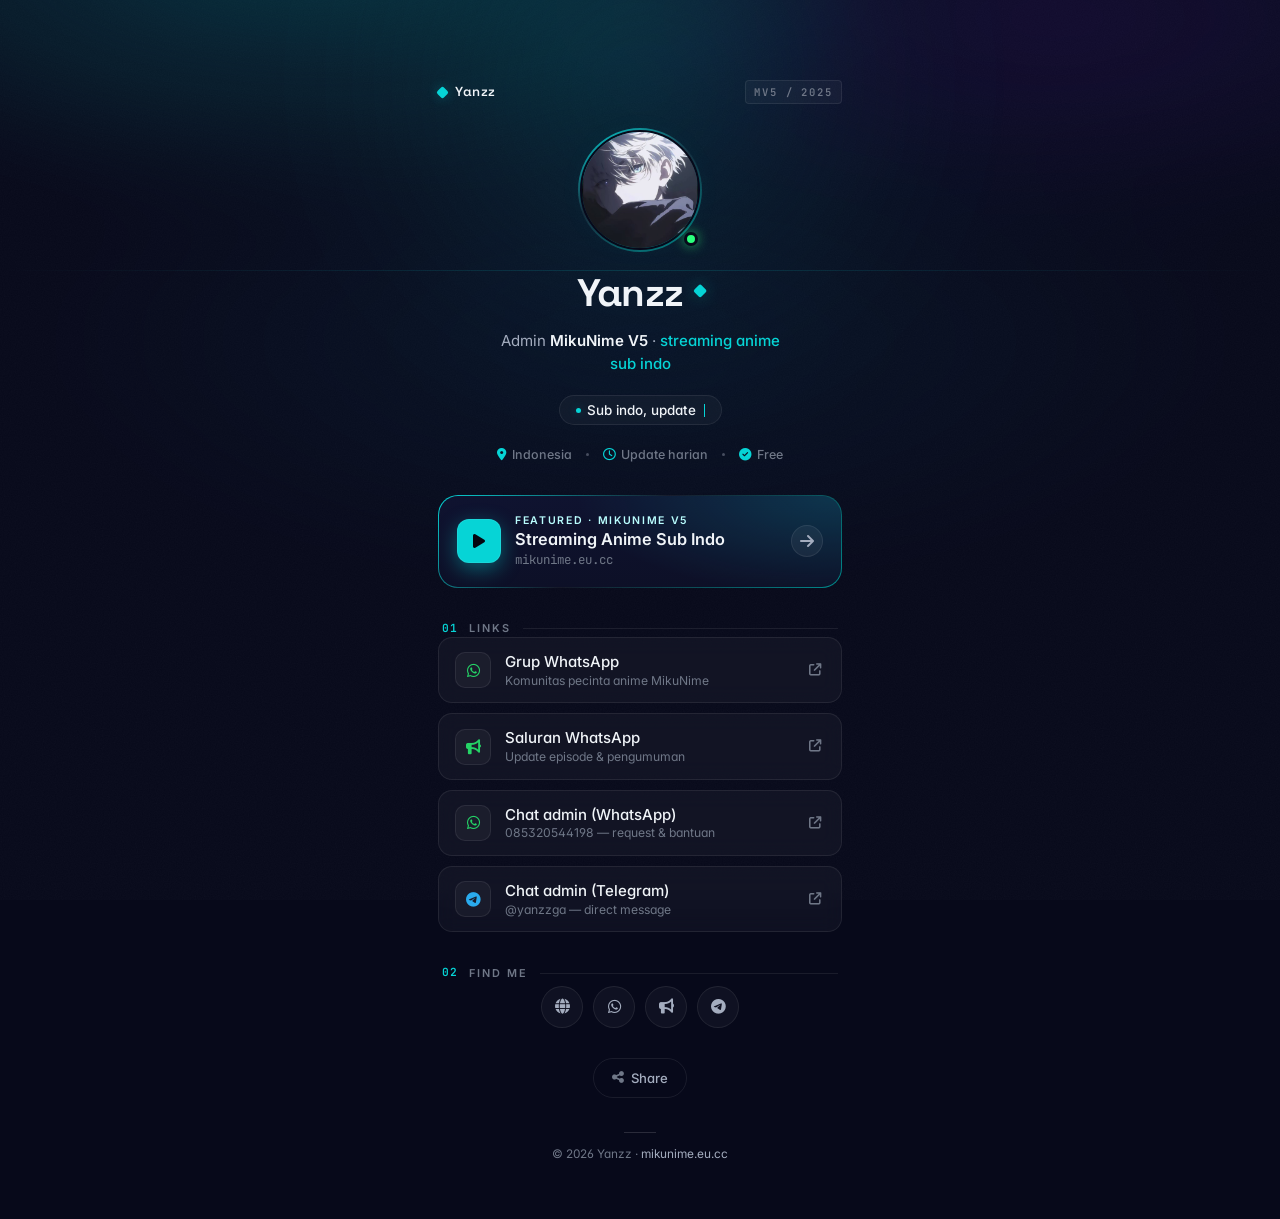
==== commit 714948b6: "feat: midnight cyan palette + fixed type slot + MikuNime SEO - Repalette to midnight bg + Miku cyan/" ====
--- a/index.html
+++ b/index.html
@@ -5,24 +5,25 @@
     <meta http-equiv="X-UA-Compatible" content="IE=edge" />
     <meta name="viewport" content="width=device-width, initial-scale=1.0, viewport-fit=cover" />
 
-    <title>Yanzz — Mikunime V5</title>
-    <meta name="title" content="Yanzz — Mikunime V5" />
-    <meta name="description" content="Bio link Yanzz, admin Mikunime V5. Akses website, grup &amp; saluran WhatsApp komunitas anime sub indo, dan kontak admin." />
-    <meta name="keywords" content="yanzz, mikunime, mikunime v5, bio link, link in bio, streaming anime sub indo, grup whatsapp anime" />
+    <title>Yanzz — MikuNime V5 (Mikunime) · Streaming Anime Sub Indo</title>
+    <meta name="title" content="Yanzz — MikuNime V5 (Mikunime) · Streaming Anime Sub Indo" />
+    <meta name="description" content="Bio link Yanzz, admin MikuNime V5. Akses website MikuNime, grup &amp; saluran WhatsApp komunitas anime sub indo, dan kontak admin." />
+    <meta name="keywords" content="yanzz, yanzz mikunime, mikunime, MikuNime, MikuNime V5, mikunime v5, miku nime, miku-nime, bio link mikunime, link in bio, streaming anime sub indo, anime sub indo gratis, nonton anime online, grup whatsapp anime, saluran whatsapp anime, komunitas anime indonesia" />
     <meta name="author" content="Yanzz" />
-    <meta name="theme-color" content="#0a0a0c" />
+    <meta name="theme-color" content="#07091a" />
     <meta name="robots" content="index, follow" />
     <link rel="canonical" href="https://yanzz65.github.io/mikunime-biolink/" />
 
     <meta property="og:type" content="website" />
     <meta property="og:url" content="https://yanzz65.github.io/mikunime-biolink/" />
-    <meta property="og:title" content="Yanzz — Mikunime V5" />
-    <meta property="og:description" content="Akses website Mikunime V5, grup &amp; saluran WhatsApp komunitas anime, dan kontak admin." />
+    <meta property="og:title" content="Yanzz — MikuNime V5 (Mikunime)" />
+    <meta property="og:description" content="Akses website MikuNime V5, grup &amp; saluran WhatsApp komunitas anime sub indo, dan kontak admin." />
     <meta property="og:image" content="assets/profile.jpg" />
+    <meta property="og:site_name" content="MikuNime V5 · Yanzz Bio Link" />
 
     <meta name="twitter:card" content="summary_large_image" />
-    <meta name="twitter:title" content="Yanzz — Mikunime V5" />
-    <meta name="twitter:description" content="Akses website Mikunime V5, grup &amp; saluran WhatsApp komunitas anime, dan kontak admin." />
+    <meta name="twitter:title" content="Yanzz — MikuNime V5 (Mikunime)" />
+    <meta name="twitter:description" content="Akses website MikuNime V5, grup &amp; saluran WhatsApp komunitas anime sub indo, dan kontak admin." />
     <meta name="twitter:image" content="assets/profile.jpg" />
 
     <link rel="icon" type="image/svg+xml" href="assets/favicon.svg" />
@@ -30,7 +31,7 @@
 
     <link rel="preconnect" href="https://fonts.googleapis.com" />
     <link rel="preconnect" href="https://fonts.gstatic.com" crossorigin />
-    <link href="https://fonts.googleapis.com/css2?family=Inter:wght@400;500;600;700&family=Space+Grotesk:wght@500;600;700&display=swap" rel="stylesheet" />
+    <link href="https://fonts.googleapis.com/css2?family=Inter:wght@400;500;600;700&family=Space+Grotesk:wght@500;600;700&family=JetBrains+Mono:wght@400;500&display=swap" rel="stylesheet" />
 
     <link rel="stylesheet" href="https://cdnjs.cloudflare.com/ajax/libs/font-awesome/6.5.2/css/all.min.css" referrerpolicy="no-referrer" />
 
@@ -41,9 +42,16 @@
       "@context": "https://schema.org",
       "@type": "Person",
       "name": "Yanzz",
-      "jobTitle": "Admin Mikunime V5",
+      "alternateName": ["Yanzz MikuNime", "Admin MikuNime V5"],
+      "jobTitle": "Admin MikuNime V5",
       "url": "https://mikunime.eu.cc",
       "image": "assets/profile.jpg",
+      "worksFor": {
+        "@type": "Organization",
+        "name": "MikuNime V5",
+        "alternateName": "Mikunime",
+        "url": "https://mikunime.eu.cc"
+      },
       "sameAs": [
         "https://chat.whatsapp.com/KSGYkPV4TPLKQ3u8evFwgF",
         "https://whatsapp.com/channel/0029VbCQwRN1t90XMvgzU92q",
@@ -55,20 +63,24 @@
 <body>
     <div class="bg-glow" aria-hidden="true">
         <span class="orb"></span>
+        <span class="scanline"></span>
     </div>
 
     <main class="container" id="biolink">
         <!-- Top brand bar -->
         <div class="brand-bar" aria-hidden="true">
-            <span class="brand-bar__mark">Yanzz</span>
-            <span class="brand-bar__live">Online</span>
+            <span class="brand-bar__mark">
+                <span class="brand-bar__mark-dot"></span>
+                Yanzz
+            </span>
+            <span class="brand-bar__id">MV5 / 2025</span>
         </div>
 
         <!-- Hero -->
         <header class="hero" aria-label="Profil">
             <div class="avatar">
                 <div class="avatar__inner">
-                    <img src="assets/profile.jpg" alt="Foto Yanzz, admin Mikunime V5" loading="eager" decoding="async" />
+                    <img src="assets/profile.jpg" alt="Foto Yanzz, admin MikuNime V5" loading="eager" decoding="async" />
                 </div>
                 <span class="avatar__dot" title="Online" aria-hidden="true"></span>
             </div>
@@ -79,13 +91,15 @@
             </h1>
 
             <p class="hero__role">
-                Admin <strong>Mikunime V5</strong> · streaming anime sub indo
+                Admin <strong>MikuNime V5</strong> · <span class="hero__role-accent">streaming anime sub indo</span>
             </p>
 
-            <span class="hero__typed" aria-live="polite">
-                <span class="hero__typed-text" id="typed">Selamat datang.</span>
-                <span class="hero__typed-caret" aria-hidden="true"></span>
-            </span>
+            <div class="hero__typed-stage" aria-live="polite">
+                <span class="hero__typed-pill">
+                    <span class="hero__typed-text" id="typed">Selamat datang.</span>
+                    <span class="hero__typed-caret" aria-hidden="true"></span>
+                </span>
+            </div>
 
             <div class="meta" aria-hidden="true">
                 <span class="meta__item"><i class="fa-solid fa-location-dot"></i> Indonesia</span>
@@ -104,8 +118,8 @@
                     <i class="fa-solid fa-play"></i>
                 </span>
                 <span class="featured__text">
-                    <span class="featured__eyebrow">Featured</span>
-                    <span class="featured__title">Mikunime V5 — Streaming</span>
+                    <span class="featured__eyebrow">Featured · MikuNime V5</span>
+                    <span class="featured__title">Streaming Anime Sub Indo</span>
                     <span class="featured__url">mikunime.eu.cc</span>
                 </span>
                 <span class="featured__arrow">
@@ -117,6 +131,7 @@
         <!-- Main Links -->
         <nav class="links" aria-label="Daftar link">
             <p class="section-label">
+                <span class="section-label__num">01</span>
                 <span>Links</span>
                 <span class="section-label__line"></span>
             </p>
@@ -126,7 +141,7 @@
                         <span class="link-btn__icon"><i class="fa-brands fa-whatsapp"></i></span>
                         <span class="link-btn__text">
                             <span class="link-btn__title">Grup WhatsApp</span>
-                            <span class="link-btn__desc">Komunitas pecinta anime Mikunime</span>
+                            <span class="link-btn__desc">Komunitas pecinta anime MikuNime</span>
                         </span>
                         <span class="link-btn__chev"><i class="fa-solid fa-arrow-up-right-from-square"></i></span>
                     </a>
@@ -167,12 +182,13 @@
         <!-- Socials -->
         <section class="socials-wrap" aria-label="Sosial">
             <p class="section-label">
+                <span class="section-label__num">02</span>
                 <span>Find me</span>
                 <span class="section-label__line"></span>
             </p>
             <div class="socials">
                 <h2 class="visually-hidden">Sosial Media</h2>
-                <a href="https://mikunime.eu.cc" class="social" target="_blank" rel="noopener" aria-label="Website Mikunime V5" title="Website">
+                <a href="https://mikunime.eu.cc" class="social" target="_blank" rel="noopener" aria-label="Website MikuNime V5" title="Website MikuNime V5">
                     <i class="fa-solid fa-globe"></i>
                 </a>
                 <a href="https://chat.whatsapp.com/KSGYkPV4TPLKQ3u8evFwgF?mode=hqctcla" class="social social--wa" target="_blank" rel="noopener" aria-label="Grup WhatsApp" title="Grup WhatsApp">
--- a/style.css
+++ b/style.css
@@ -1,29 +1,33 @@
 /* =========================================
-   Yanzz · Bio Link — refined edition
+   Yanzz · Bio Link — midnight cyan edition
    ========================================= */
 
 :root {
-    --bg: #0a0a0c;
-    --bg-deep: #060608;
-    --bg-soft: #131316;
+    --bg: #07091a;
+    --bg-deep: #04050f;
+    --bg-soft: #0d1027;
+    --bg-card: #0f1330;
 
     --surface: rgba(255, 255, 255, 0.035);
-    --surface-hover: rgba(255, 255, 255, 0.06);
+    --surface-strong: rgba(255, 255, 255, 0.06);
+    --surface-hover: rgba(6, 212, 214, 0.06);
     --border: rgba(255, 255, 255, 0.08);
     --border-strong: rgba(255, 255, 255, 0.14);
-    --border-accent: rgba(239, 68, 68, 0.35);
-
-    --accent: #ef4444;
-    --accent-deep: #b91c1c;
-    --accent-soft: #fecaca;
-    --accent-glow: rgba(239, 68, 68, 0.28);
-
+    --border-accent: rgba(6, 212, 214, 0.32);
+
+    --accent: #06d4d6;
+    --accent-bright: #1ce7ec;
+    --accent-deep: #008a8c;
+    --accent-soft: #b9fdfe;
+    --accent-glow: rgba(6, 212, 214, 0.32);
+
+    --warm: #ffb547;
     --wa: #25d366;
     --tg: #2aabee;
 
-    --text: #ededee;
-    --text-dim: #b0b0b8;
-    --text-mute: #76767f;
+    --text: #f0f4f8;
+    --text-dim: #a4adbf;
+    --text-mute: #6f7787;
 
     --radius-sm: 10px;
     --radius-md: 14px;
@@ -44,7 +48,7 @@
 }
 body {
     min-height: 100svh;
-    font-family: "Inter", "Poppins", system-ui, -apple-system, "Segoe UI", Roboto, sans-serif;
+    font-family: "Inter", system-ui, -apple-system, "Segoe UI", Roboto, sans-serif;
     color: var(--text);
     background: var(--bg);
     line-height: 1.55;
@@ -60,7 +64,7 @@
 
 ::selection {
     background: var(--accent);
-    color: #fff;
+    color: var(--bg-deep);
 }
 
 .visually-hidden {
@@ -73,7 +77,7 @@
     border: 0;
 }
 
-/* ----- Background: subtle aurora + grain ----- */
+/* ----- Background: midnight aurora + grain ----- */
 .bg-glow {
     position: fixed;
     inset: 0;
@@ -84,30 +88,30 @@
 .bg-glow::before {
     content: "";
     position: absolute;
-    top: -30%;
+    top: -25%;
     left: 50%;
-    width: 110%;
-    height: 80%;
+    width: 130%;
+    height: 90%;
     transform: translateX(-50%);
     background:
-        radial-gradient(ellipse 60% 50% at 50% 30%, rgba(239, 68, 68, 0.18), transparent 65%),
-        radial-gradient(ellipse 70% 50% at 30% 60%, rgba(185, 28, 28, 0.12), transparent 65%),
-        radial-gradient(ellipse 50% 40% at 80% 50%, rgba(120, 53, 15, 0.08), transparent 65%);
+        radial-gradient(ellipse 55% 50% at 30% 20%, rgba(6, 212, 214, 0.22), transparent 65%),
+        radial-gradient(ellipse 50% 40% at 75% 30%, rgba(80, 30, 180, 0.16), transparent 65%),
+        radial-gradient(ellipse 60% 50% at 50% 70%, rgba(6, 90, 130, 0.12), transparent 65%);
     filter: blur(40px);
-    opacity: 0.9;
+    opacity: 0.95;
 }
 .bg-glow::after {
     content: "";
     position: absolute;
     inset: 0;
-    background-image: url("data:image/svg+xml;utf8,<svg xmlns='http://www.w3.org/2000/svg' width='200' height='200'><filter id='n'><feTurbulence type='fractalNoise' baseFrequency='0.85' numOctaves='2' stitchTiles='stitch'/><feColorMatrix values='0 0 0 0 1  0 0 0 0 1  0 0 0 0 1  0 0 0 0.06 0'/></filter><rect width='100%25' height='100%25' filter='url(%23n)'/></svg>");
+    background-image: url("data:image/svg+xml;utf8,<svg xmlns='http://www.w3.org/2000/svg' width='200' height='200'><filter id='n'><feTurbulence type='fractalNoise' baseFrequency='0.85' numOctaves='2' stitchTiles='stitch'/><feColorMatrix values='0 0 0 0 1  0 0 0 0 1  0 0 0 0 1  0 0 0 0.05 0'/></filter><rect width='100%25' height='100%25' filter='url(%23n)'/></svg>");
     background-size: 200px 200px;
     mix-blend-mode: overlay;
-    opacity: 0.6;
+    opacity: 0.55;
     pointer-events: none;
 }
 
-/* Subtle ambient orb - just one, behaves like a slow breath */
+/* Single ambient orb — slow breath */
 .orb {
     position: absolute;
     width: 520px; height: 520px;
@@ -116,12 +120,23 @@
     border-radius: 50%;
     background: radial-gradient(circle, var(--accent), transparent 60%);
     filter: blur(120px);
-    opacity: 0.35;
+    opacity: 0.28;
     animation: breathe 8s ease-in-out infinite;
 }
 @keyframes breathe {
-    0%, 100% { opacity: 0.32; transform: translateX(-50%) scale(1); }
-    50%      { opacity: 0.42; transform: translateX(-50%) scale(1.05); }
+    0%, 100% { opacity: 0.24; transform: translateX(-50%) scale(1); }
+    50%      { opacity: 0.34; transform: translateX(-50%) scale(1.05); }
+}
+
+/* Subtle scanline accent over hero */
+.scanline {
+    position: absolute;
+    top: 30%;
+    left: 0;
+    right: 0;
+    height: 1px;
+    background: linear-gradient(90deg, transparent, var(--accent-glow), transparent);
+    opacity: 0.5;
 }
 
 /* ----- Container ----- */
@@ -150,43 +165,41 @@
     display: flex;
     align-items: center;
     justify-content: space-between;
-    font-size: 0.72rem;
+    font-size: 0.7rem;
     color: var(--text-mute);
-    letter-spacing: 0.12em;
+    letter-spacing: 0.16em;
     text-transform: uppercase;
     font-weight: 600;
-    margin-bottom: -8px;
+    margin-bottom: -10px;
 }
 .brand-bar__mark {
     display: inline-flex;
     align-items: center;
     gap: 8px;
     color: var(--text);
-}
-.brand-bar__mark::before {
-    content: "";
-    width: 8px; height: 8px;
+    font-family: "Space Grotesk", "Inter", sans-serif;
+    letter-spacing: 0.04em;
+    text-transform: none;
+    font-size: 0.82rem;
+    font-weight: 600;
+}
+.brand-bar__mark-dot {
+    width: 9px; height: 9px;
+    background: var(--accent);
     border-radius: 2px;
-    background: var(--accent);
-    box-shadow: 0 0 10px var(--accent-glow);
+    box-shadow: 0 0 12px var(--accent-glow);
     transform: rotate(45deg);
-}
-.brand-bar__live {
-    display: inline-flex;
-    align-items: center;
-    gap: 6px;
-}
-.brand-bar__live::before {
-    content: "";
-    width: 6px; height: 6px;
-    border-radius: 50%;
-    background: #2bff7c;
-    box-shadow: 0 0 8px rgba(43, 255, 124, 0.7);
-    animation: livePulse 2s ease-in-out infinite;
-}
-@keyframes livePulse {
-    0%, 100% { opacity: 1; }
-    50%      { opacity: 0.55; }
+    flex-shrink: 0;
+}
+.brand-bar__id {
+    color: var(--text-mute);
+    font-family: "JetBrains Mono", "SF Mono", ui-monospace, monospace;
+    font-size: 0.66rem;
+    letter-spacing: 0.18em;
+    border: 1px solid var(--border);
+    padding: 3px 8px;
+    border-radius: 4px;
+    background: var(--surface);
 }
 
 /* ----- Hero ----- */
@@ -196,7 +209,7 @@
     align-items: center;
     text-align: center;
     gap: 14px;
-    padding-top: 4px;
+    padding: 8px 0 4px;
 }
 
 .avatar {
@@ -204,7 +217,17 @@
     width: 116px; height: 116px;
     border-radius: 50%;
     padding: 2px;
-    background: linear-gradient(150deg, rgba(239, 68, 68, 0.7), rgba(255, 255, 255, 0.05) 40%, rgba(239, 68, 68, 0.4));
+    background: linear-gradient(150deg, var(--accent) 0%, rgba(255, 255, 255, 0.06) 45%, var(--accent-deep) 100%);
+}
+.avatar::before {
+    content: "";
+    position: absolute;
+    inset: -8px;
+    border-radius: 50%;
+    background: radial-gradient(circle, var(--accent-glow), transparent 65%);
+    filter: blur(14px);
+    z-index: -1;
+    opacity: 0.55;
 }
 .avatar__inner {
     width: 100%; height: 100%;
@@ -232,7 +255,7 @@
 }
 
 .hero__name {
-    font-family: "Space Grotesk", "Inter", "Poppins", sans-serif;
+    font-family: "Space Grotesk", "Inter", sans-serif;
     margin: 6px 0 0;
     font-size: clamp(2rem, 4vw + 1rem, 2.4rem);
     font-weight: 700;
@@ -241,15 +264,15 @@
     line-height: 1.1;
     display: inline-flex;
     align-items: center;
-    gap: 8px;
+    gap: 10px;
 }
 .hero__name-mark {
     display: inline-block;
     width: 10px; height: 10px;
     background: var(--accent);
     border-radius: 2px;
-    transform: rotate(45deg) translateY(-4px);
-    box-shadow: 0 0 14px var(--accent-glow);
+    transform: rotate(45deg) translateY(-3px);
+    box-shadow: 0 0 16px var(--accent-glow);
 }
 
 .hero__role {
@@ -263,25 +286,51 @@
     color: var(--text);
     font-weight: 600;
 }
-
-.hero__typed {
+.hero__role-accent {
+    color: var(--accent);
+    font-weight: 500;
+}
+
+/* Typed pill — fixed slot to prevent layout shift */
+.hero__typed-stage {
+    height: 38px;
+    display: flex;
+    align-items: center;
+    justify-content: center;
+    width: 100%;
+    margin-top: 2px;
+}
+.hero__typed-pill {
     display: inline-flex;
     align-items: center;
-    gap: 4px;
-    font-size: 0.86rem;
-    color: var(--text-mute);
+    gap: 6px;
+    font-size: 0.84rem;
+    color: var(--text-dim);
     background: var(--surface);
     border: 1px solid var(--border);
     border-radius: var(--radius-pill);
-    padding: 5px 14px;
+    padding: 6px 16px;
     backdrop-filter: blur(12px);
     -webkit-backdrop-filter: blur(12px);
-    margin-top: 4px;
-    min-height: 28px;
+    height: 30px;
+    max-width: min(360px, 90vw);
+    white-space: nowrap;
+    overflow: hidden;
+}
+.hero__typed-pill::before {
+    content: "";
+    width: 5px; height: 5px;
+    border-radius: 50%;
+    background: var(--accent);
+    box-shadow: 0 0 8px var(--accent-glow);
+    flex-shrink: 0;
 }
 .hero__typed-text {
     color: var(--text);
     font-weight: 500;
+    overflow: hidden;
+    text-overflow: ellipsis;
+    min-width: 0;
 }
 .hero__typed-caret {
     display: inline-block;
@@ -289,11 +338,12 @@
     height: 1em;
     background: var(--accent);
     margin-left: 2px;
+    flex-shrink: 0;
     animation: blink 1.05s steps(2) infinite;
 }
 @keyframes blink { 50% { opacity: 0; } }
 
-/* ----- Quick meta line ----- */
+/* Meta line */
 .meta {
     display: flex;
     justify-content: center;
@@ -303,7 +353,7 @@
     color: var(--text-mute);
     font-size: 0.78rem;
     font-weight: 500;
-    margin-top: 4px;
+    margin-top: 2px;
 }
 .meta__item {
     display: inline-flex;
@@ -325,13 +375,21 @@
 .section-label {
     display: flex;
     align-items: center;
-    gap: 10px;
+    gap: 12px;
     font-size: 0.68rem;
     font-weight: 600;
     letter-spacing: 0.18em;
     text-transform: uppercase;
     color: var(--text-mute);
-    margin: 4px 4px 0;
+    margin: 6px 4px 0;
+}
+.section-label__num {
+    color: var(--accent);
+    font-family: "JetBrains Mono", "SF Mono", ui-monospace, monospace;
+    font-weight: 600;
+    letter-spacing: 0.05em;
+    font-size: 0.7rem;
+    text-transform: none;
 }
 .section-label__line {
     flex: 1;
@@ -344,7 +402,7 @@
     position: relative;
     border-radius: var(--radius-lg);
     padding: 1px;
-    background: linear-gradient(140deg, rgba(239, 68, 68, 0.55), rgba(255, 255, 255, 0.04) 45%, rgba(239, 68, 68, 0.25));
+    background: linear-gradient(140deg, var(--accent) 0%, rgba(255, 255, 255, 0.05) 45%, var(--accent-deep) 100%);
     transition: transform var(--t-base) var(--easing), box-shadow var(--t-base) var(--easing);
 }
 .featured__btn {
@@ -355,8 +413,8 @@
     padding: 18px;
     border-radius: calc(var(--radius-lg) - 1px);
     background:
-        radial-gradient(120% 200% at 100% 0%, rgba(239, 68, 68, 0.18), transparent 55%),
-        linear-gradient(180deg, #16161a 0%, #0e0e10 100%);
+        radial-gradient(120% 200% at 100% 0%, rgba(6, 212, 214, 0.18), transparent 55%),
+        linear-gradient(180deg, var(--bg-card) 0%, var(--bg-soft) 100%);
     color: var(--text);
     border: 0;
     position: relative;
@@ -366,14 +424,14 @@
     content: "";
     position: absolute;
     inset: 0;
-    background: radial-gradient(circle at 100% 0%, rgba(239, 68, 68, 0.18), transparent 50%);
+    background: radial-gradient(circle at 100% 0%, rgba(6, 212, 214, 0.22), transparent 55%);
     opacity: 0;
     transition: opacity var(--t-base) var(--easing);
     pointer-events: none;
 }
 .featured:hover {
     transform: translateY(-2px);
-    box-shadow: 0 18px 40px rgba(0, 0, 0, 0.45), 0 0 0 1px rgba(239, 68, 68, 0.15);
+    box-shadow: 0 18px 40px rgba(0, 0, 0, 0.5), 0 0 0 1px var(--border-accent), 0 0 28px rgba(6, 212, 214, 0.18);
 }
 .featured:hover .featured__btn::after { opacity: 1; }
 
@@ -383,10 +441,10 @@
     display: grid;
     place-items: center;
     background: var(--accent);
-    color: #fff;
+    color: var(--bg-deep);
     border-radius: 12px;
     font-size: 16px;
-    box-shadow: 0 6px 20px rgba(239, 68, 68, 0.45), 0 0 0 1px rgba(255, 255, 255, 0.08) inset;
+    box-shadow: 0 6px 20px rgba(6, 212, 214, 0.4), 0 0 0 1px rgba(255, 255, 255, 0.08) inset;
 }
 .featured__text {
     flex: 1;
@@ -413,6 +471,7 @@
     font-size: 0.78rem;
     color: var(--text-mute);
     margin-top: 2px;
+    font-family: "JetBrains Mono", "SF Mono", ui-monospace, monospace;
     font-feature-settings: "tnum";
 }
 .featured__arrow {
@@ -429,7 +488,7 @@
 .featured:hover .featured__arrow {
     transform: translateX(3px);
     background: var(--accent);
-    color: #fff;
+    color: var(--bg-deep);
     border-color: transparent;
 }
 
@@ -480,7 +539,7 @@
     place-items: center;
     border-radius: 10px;
     background: rgba(255, 255, 255, 0.04);
-    color: var(--text-dim);
+    color: var(--accent);
     font-size: 15px;
     border: 1px solid var(--border);
     transition: all var(--t-fast) var(--easing);
@@ -544,7 +603,7 @@
     justify-content: center;
     gap: 10px;
     flex-wrap: wrap;
-    margin-top: 2px;
+    margin-top: 4px;
 }
 .social {
     width: 42px; height: 42px;
@@ -560,13 +619,14 @@
 .social:hover,
 .social:focus-visible {
     transform: translateY(-2px);
-    background: var(--text);
-    color: var(--bg);
+    background: var(--accent);
+    color: var(--bg-deep);
     border-color: transparent;
+    box-shadow: 0 8px 22px rgba(6, 212, 214, 0.4);
     outline: none;
 }
-.social--wa:hover { background: var(--wa); color: #fff; }
-.social--tg:hover { background: var(--tg); color: #fff; }
+.social--wa:hover { background: var(--wa); color: #fff; box-shadow: 0 8px 22px rgba(37, 211, 102, 0.4); }
+.social--tg:hover { background: var(--tg); color: #fff; box-shadow: 0 8px 22px rgba(42, 171, 238, 0.4); }
 
 /* ----- Share ----- */
 .share-btn {
@@ -589,7 +649,8 @@
 .share-btn:focus-visible {
     color: var(--text);
     background: var(--surface);
-    border-color: var(--border-strong);
+    border-color: var(--border-accent);
+    box-shadow: 0 0 14px rgba(6, 212, 214, 0.18);
     outline: none;
 }
 .share-btn i { color: var(--text-mute); transition: color var(--t-fast) var(--easing); }
@@ -630,13 +691,13 @@
     bottom: 24px;
     transform: translate(-50%, 16px);
     padding: 9px 16px;
-    background: rgba(15, 15, 18, 0.95);
-    border: 1px solid var(--border);
+    background: rgba(15, 19, 38, 0.95);
+    border: 1px solid var(--border-accent);
     color: var(--text);
     border-radius: var(--radius-pill);
     font-size: 0.82rem;
     font-weight: 500;
-    box-shadow: 0 12px 30px rgba(0, 0, 0, 0.5);
+    box-shadow: 0 12px 30px rgba(0, 0, 0, 0.5), 0 0 18px rgba(6, 212, 214, 0.18);
     backdrop-filter: blur(12px);
     -webkit-backdrop-filter: blur(12px);
     opacity: 0;
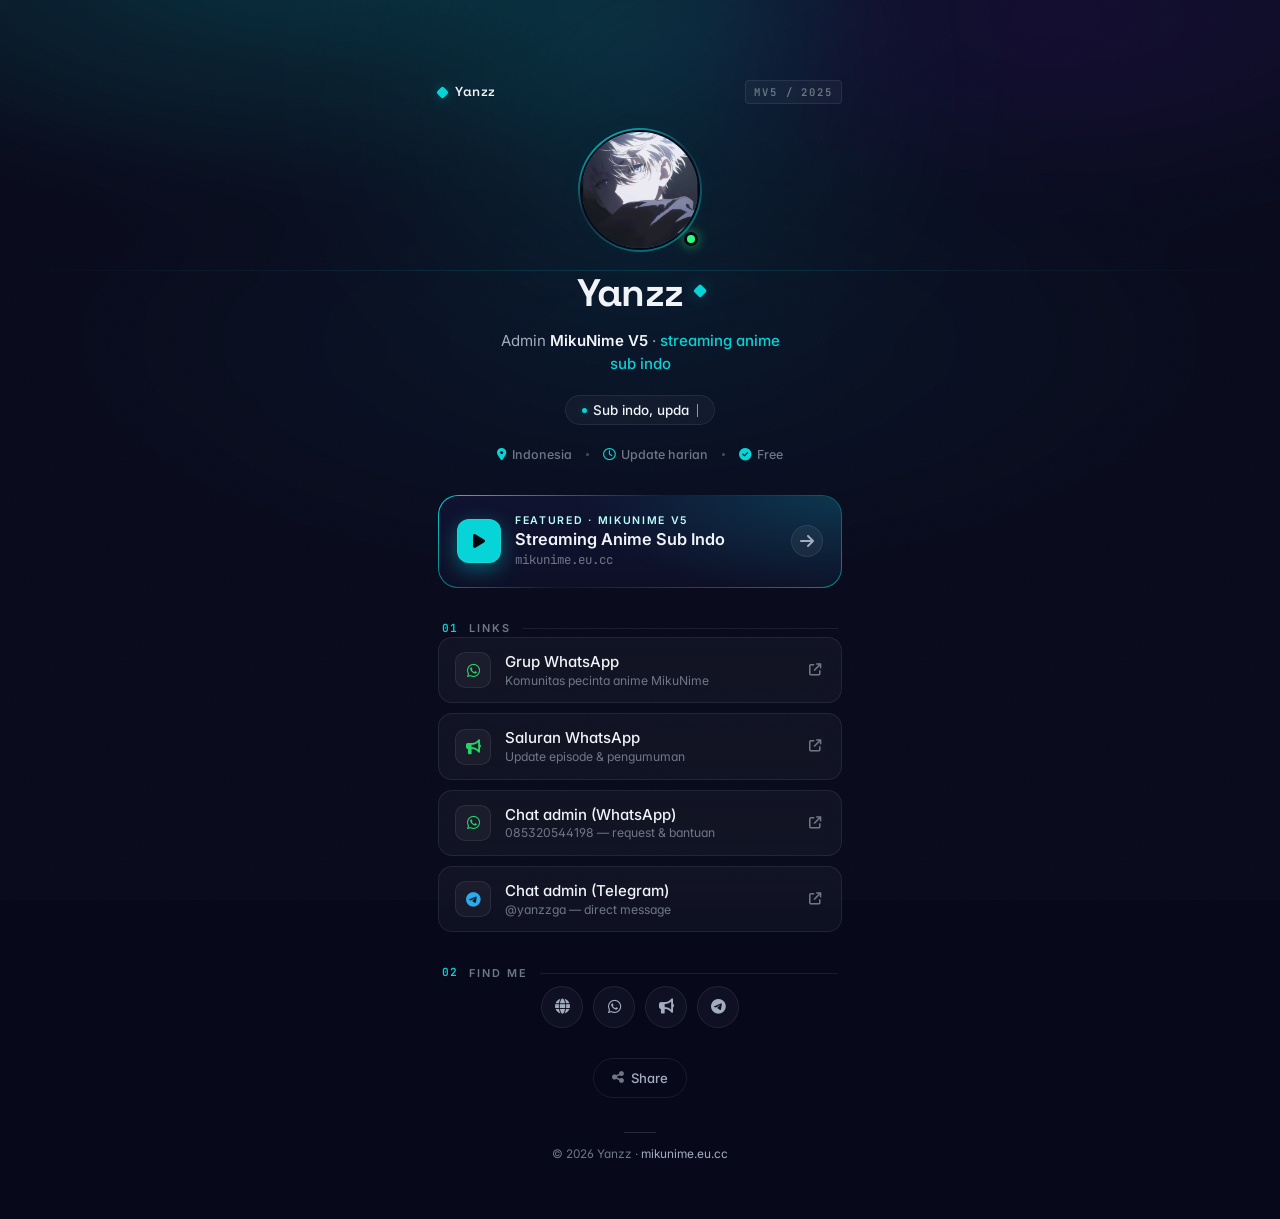
==== commit 53635d84: "feat: vercel deploy + clean URL /home - Rename index.html -> home.html (canonical content lives at /" ====
--- a/index.html
+++ b/index.html
@@ -3,221 +3,14 @@
 <head>
     <meta charset="UTF-8" />
     <meta http-equiv="X-UA-Compatible" content="IE=edge" />
-    <meta name="viewport" content="width=device-width, initial-scale=1.0, viewport-fit=cover" />
-
-    <title>Yanzz — MikuNime V5 (Mikunime) · Streaming Anime Sub Indo</title>
-    <meta name="title" content="Yanzz — MikuNime V5 (Mikunime) · Streaming Anime Sub Indo" />
-    <meta name="description" content="Bio link Yanzz, admin MikuNime V5. Akses website MikuNime, grup &amp; saluran WhatsApp komunitas anime sub indo, dan kontak admin." />
-    <meta name="keywords" content="yanzz, yanzz mikunime, mikunime, MikuNime, MikuNime V5, mikunime v5, miku nime, miku-nime, bio link mikunime, link in bio, streaming anime sub indo, anime sub indo gratis, nonton anime online, grup whatsapp anime, saluran whatsapp anime, komunitas anime indonesia" />
-    <meta name="author" content="Yanzz" />
-    <meta name="theme-color" content="#07091a" />
-    <meta name="robots" content="index, follow" />
-    <link rel="canonical" href="https://yanzz65.github.io/mikunime-biolink/" />
-
-    <meta property="og:type" content="website" />
-    <meta property="og:url" content="https://yanzz65.github.io/mikunime-biolink/" />
-    <meta property="og:title" content="Yanzz — MikuNime V5 (Mikunime)" />
-    <meta property="og:description" content="Akses website MikuNime V5, grup &amp; saluran WhatsApp komunitas anime sub indo, dan kontak admin." />
-    <meta property="og:image" content="assets/profile.jpg" />
-    <meta property="og:site_name" content="MikuNime V5 · Yanzz Bio Link" />
-
-    <meta name="twitter:card" content="summary_large_image" />
-    <meta name="twitter:title" content="Yanzz — MikuNime V5 (Mikunime)" />
-    <meta name="twitter:description" content="Akses website MikuNime V5, grup &amp; saluran WhatsApp komunitas anime sub indo, dan kontak admin." />
-    <meta name="twitter:image" content="assets/profile.jpg" />
-
-    <link rel="icon" type="image/svg+xml" href="assets/favicon.svg" />
-    <link rel="apple-touch-icon" href="assets/profile.jpg" />
-
-    <link rel="preconnect" href="https://fonts.googleapis.com" />
-    <link rel="preconnect" href="https://fonts.gstatic.com" crossorigin />
-    <link href="https://fonts.googleapis.com/css2?family=Inter:wght@400;500;600;700&family=Space+Grotesk:wght@500;600;700&family=JetBrains+Mono:wght@400;500&display=swap" rel="stylesheet" />
-
-    <link rel="stylesheet" href="https://cdnjs.cloudflare.com/ajax/libs/font-awesome/6.5.2/css/all.min.css" referrerpolicy="no-referrer" />
-
-    <link rel="stylesheet" href="style.css" />
-
-    <script type="application/ld+json">
-    {
-      "@context": "https://schema.org",
-      "@type": "Person",
-      "name": "Yanzz",
-      "alternateName": ["Yanzz MikuNime", "Admin MikuNime V5"],
-      "jobTitle": "Admin MikuNime V5",
-      "url": "https://mikunime.eu.cc",
-      "image": "assets/profile.jpg",
-      "worksFor": {
-        "@type": "Organization",
-        "name": "MikuNime V5",
-        "alternateName": "Mikunime",
-        "url": "https://mikunime.eu.cc"
-      },
-      "sameAs": [
-        "https://chat.whatsapp.com/KSGYkPV4TPLKQ3u8evFwgF",
-        "https://whatsapp.com/channel/0029VbCQwRN1t90XMvgzU92q",
-        "https://t.me/yanzzga"
-      ]
-    }
-    </script>
+    <meta http-equiv="refresh" content="0; url=home.html" />
+    <link rel="canonical" href="home.html" />
+    <title>Yanzz · MikuNime V5</title>
+    <meta name="robots" content="noindex" />
+    <style>body{margin:0;background:#07091a;color:#a4adbf;font-family:system-ui,sans-serif;display:flex;align-items:center;justify-content:center;min-height:100vh}a{color:#06d4d6}</style>
 </head>
 <body>
-    <div class="bg-glow" aria-hidden="true">
-        <span class="orb"></span>
-        <span class="scanline"></span>
-    </div>
-
-    <main class="container" id="biolink">
-        <!-- Top brand bar -->
-        <div class="brand-bar" aria-hidden="true">
-            <span class="brand-bar__mark">
-                <span class="brand-bar__mark-dot"></span>
-                Yanzz
-            </span>
-            <span class="brand-bar__id">MV5 / 2025</span>
-        </div>
-
-        <!-- Hero -->
-        <header class="hero" aria-label="Profil">
-            <div class="avatar">
-                <div class="avatar__inner">
-                    <img src="assets/profile.jpg" alt="Foto Yanzz, admin MikuNime V5" loading="eager" decoding="async" />
-                </div>
-                <span class="avatar__dot" title="Online" aria-hidden="true"></span>
-            </div>
-
-            <h1 class="hero__name">
-                Yanzz
-                <span class="hero__name-mark" aria-hidden="true"></span>
-            </h1>
-
-            <p class="hero__role">
-                Admin <strong>MikuNime V5</strong> · <span class="hero__role-accent">streaming anime sub indo</span>
-            </p>
-
-            <div class="hero__typed-stage" aria-live="polite">
-                <span class="hero__typed-pill">
-                    <span class="hero__typed-text" id="typed">Selamat datang.</span>
-                    <span class="hero__typed-caret" aria-hidden="true"></span>
-                </span>
-            </div>
-
-            <div class="meta" aria-hidden="true">
-                <span class="meta__item"><i class="fa-solid fa-location-dot"></i> Indonesia</span>
-                <span class="meta__sep"></span>
-                <span class="meta__item"><i class="fa-regular fa-clock"></i> Update harian</span>
-                <span class="meta__sep"></span>
-                <span class="meta__item"><i class="fa-solid fa-circle-check"></i> Free</span>
-            </div>
-        </header>
-
-        <!-- Featured -->
-        <section class="featured" aria-labelledby="featured-title">
-            <h2 id="featured-title" class="visually-hidden">Featured</h2>
-            <a href="https://mikunime.eu.cc" target="_blank" rel="noopener" class="featured__btn">
-                <span class="featured__icon">
-                    <i class="fa-solid fa-play"></i>
-                </span>
-                <span class="featured__text">
-                    <span class="featured__eyebrow">Featured · MikuNime V5</span>
-                    <span class="featured__title">Streaming Anime Sub Indo</span>
-                    <span class="featured__url">mikunime.eu.cc</span>
-                </span>
-                <span class="featured__arrow">
-                    <i class="fa-solid fa-arrow-right"></i>
-                </span>
-            </a>
-        </section>
-
-        <!-- Main Links -->
-        <nav class="links" aria-label="Daftar link">
-            <p class="section-label">
-                <span class="section-label__num">01</span>
-                <span>Links</span>
-                <span class="section-label__line"></span>
-            </p>
-            <ul class="links__list">
-                <li>
-                    <a href="https://chat.whatsapp.com/KSGYkPV4TPLKQ3u8evFwgF?mode=hqctcla" class="link-btn link-btn--wa" target="_blank" rel="noopener">
-                        <span class="link-btn__icon"><i class="fa-brands fa-whatsapp"></i></span>
-                        <span class="link-btn__text">
-                            <span class="link-btn__title">Grup WhatsApp</span>
-                            <span class="link-btn__desc">Komunitas pecinta anime MikuNime</span>
-                        </span>
-                        <span class="link-btn__chev"><i class="fa-solid fa-arrow-up-right-from-square"></i></span>
-                    </a>
-                </li>
-                <li>
-                    <a href="https://whatsapp.com/channel/0029VbCQwRN1t90XMvgzU92q" class="link-btn link-btn--wa" target="_blank" rel="noopener">
-                        <span class="link-btn__icon"><i class="fa-solid fa-bullhorn"></i></span>
-                        <span class="link-btn__text">
-                            <span class="link-btn__title">Saluran WhatsApp</span>
-                            <span class="link-btn__desc">Update episode &amp; pengumuman</span>
-                        </span>
-                        <span class="link-btn__chev"><i class="fa-solid fa-arrow-up-right-from-square"></i></span>
-                    </a>
-                </li>
-                <li>
-                    <a href="https://wa.me/6285320544198" class="link-btn link-btn--wa" target="_blank" rel="noopener">
-                        <span class="link-btn__icon"><i class="fa-brands fa-whatsapp"></i></span>
-                        <span class="link-btn__text">
-                            <span class="link-btn__title">Chat admin (WhatsApp)</span>
-                            <span class="link-btn__desc">085320544198 — request &amp; bantuan</span>
-                        </span>
-                        <span class="link-btn__chev"><i class="fa-solid fa-arrow-up-right-from-square"></i></span>
-                    </a>
-                </li>
-                <li>
-                    <a href="https://t.me/yanzzga" class="link-btn link-btn--tg" target="_blank" rel="noopener">
-                        <span class="link-btn__icon"><i class="fa-brands fa-telegram"></i></span>
-                        <span class="link-btn__text">
-                            <span class="link-btn__title">Chat admin (Telegram)</span>
-                            <span class="link-btn__desc">@yanzzga — direct message</span>
-                        </span>
-                        <span class="link-btn__chev"><i class="fa-solid fa-arrow-up-right-from-square"></i></span>
-                    </a>
-                </li>
-            </ul>
-        </nav>
-
-        <!-- Socials -->
-        <section class="socials-wrap" aria-label="Sosial">
-            <p class="section-label">
-                <span class="section-label__num">02</span>
-                <span>Find me</span>
-                <span class="section-label__line"></span>
-            </p>
-            <div class="socials">
-                <h2 class="visually-hidden">Sosial Media</h2>
-                <a href="https://mikunime.eu.cc" class="social" target="_blank" rel="noopener" aria-label="Website MikuNime V5" title="Website MikuNime V5">
-                    <i class="fa-solid fa-globe"></i>
-                </a>
-                <a href="https://chat.whatsapp.com/KSGYkPV4TPLKQ3u8evFwgF?mode=hqctcla" class="social social--wa" target="_blank" rel="noopener" aria-label="Grup WhatsApp" title="Grup WhatsApp">
-                    <i class="fa-brands fa-whatsapp"></i>
-                </a>
-                <a href="https://whatsapp.com/channel/0029VbCQwRN1t90XMvgzU92q" class="social social--wa" target="_blank" rel="noopener" aria-label="Saluran WhatsApp" title="Saluran WhatsApp">
-                    <i class="fa-solid fa-bullhorn"></i>
-                </a>
-                <a href="https://t.me/yanzzga" class="social social--tg" target="_blank" rel="noopener" aria-label="Telegram" title="Telegram">
-                    <i class="fa-brands fa-telegram"></i>
-                </a>
-            </div>
-        </section>
-
-        <!-- Share -->
-        <button type="button" id="shareBtn" class="share-btn" aria-label="Bagikan halaman ini">
-            <i class="fa-solid fa-share-nodes"></i>
-            <span>Share</span>
-        </button>
-
-        <!-- Footer -->
-        <footer class="footer">
-            <span class="footer__rule" aria-hidden="true"></span>
-            <p>&copy; <span id="year"></span> Yanzz · <a href="https://mikunime.eu.cc" target="_blank" rel="noopener">mikunime.eu.cc</a></p>
-        </footer>
-    </main>
-
-    <div class="toast" id="toast" role="status" aria-live="polite"></div>
-
-    <script src="script.js" defer></script>
+    <p>Redirecting to <a href="home.html">/home</a>&hellip;</p>
+    <script>location.replace("home.html" + (location.search || "") + (location.hash || ""));</script>
 </body>
 </html>
